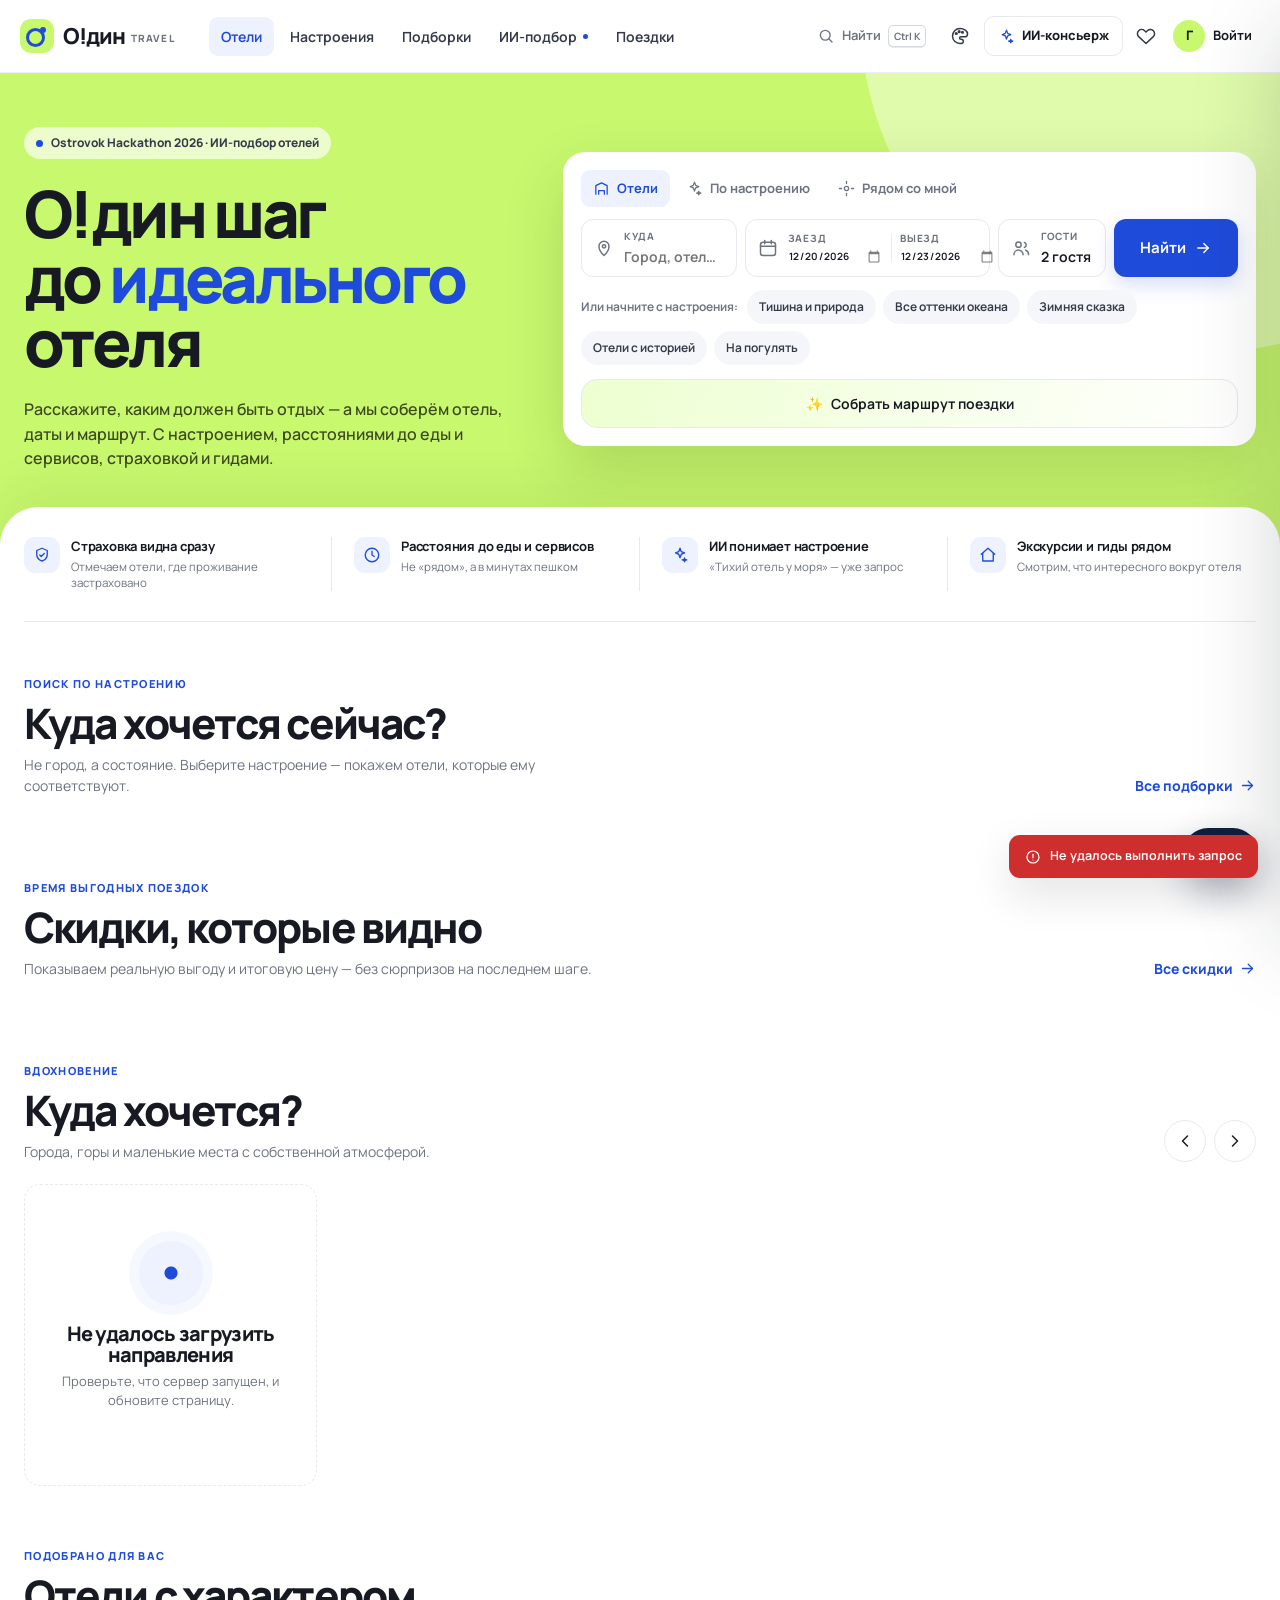
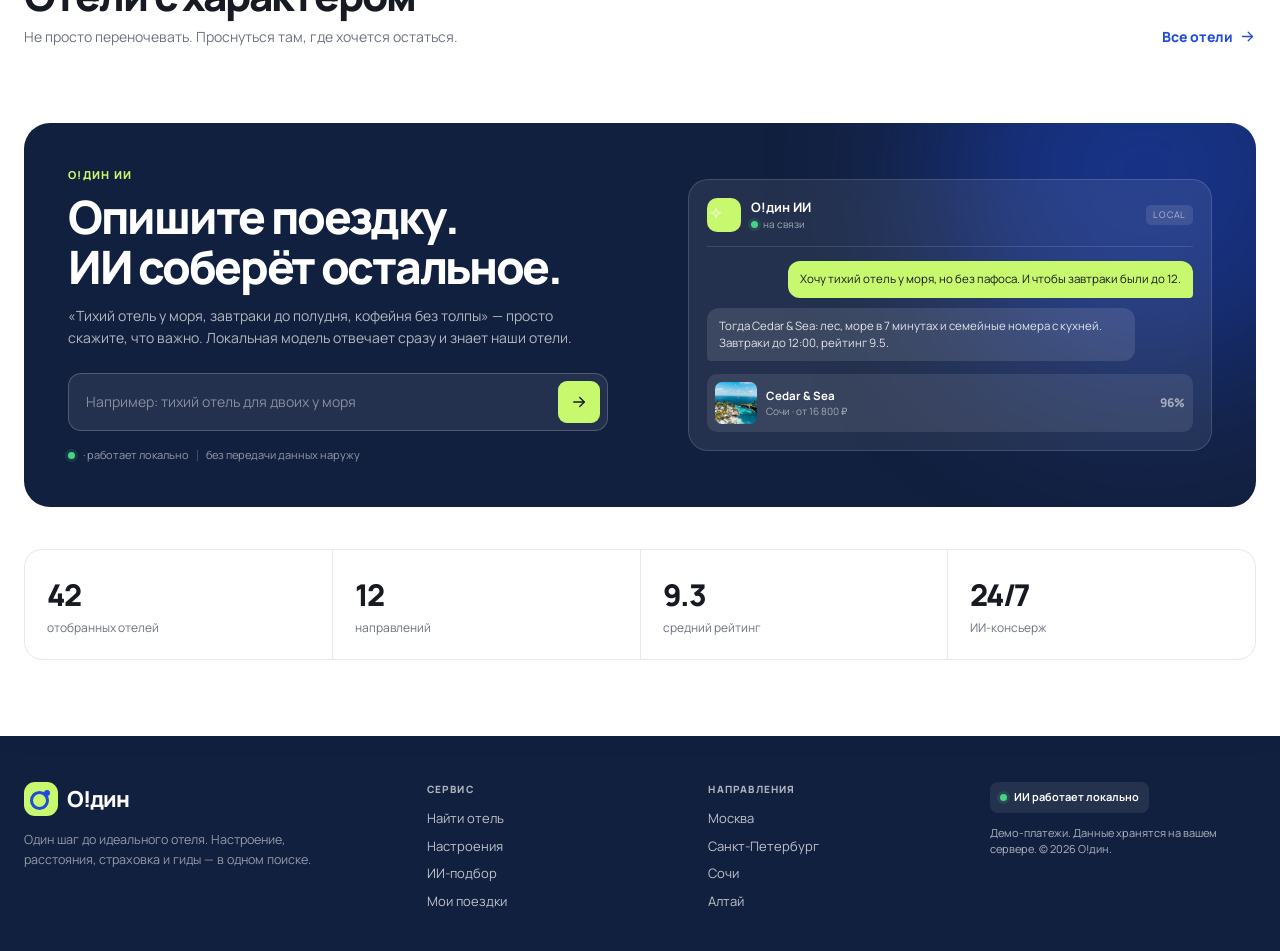
==== index.html @ 7d8c693b "Fix nearby map showing 0 for all hotels: apply fallback coords to POIs with zero lat/lng" ====
<!DOCTYPE html>
<html lang="ru">
<head>
  <meta charset="UTF-8">
  <meta name="viewport" content="width=device-width, initial-scale=1.0, viewport-fit=cover">
  <meta name="theme-color" content="#C8F86E">
  <meta name="description" content="О!дин — персональный поиск отелей: настроение, расстояние до еды и сервисов, страховка, гиды и экскурсии рядом. Один шаг до идеального отеля.">
  <title>О!дин — один шаг до идеального отеля</title>
  <link rel="icon" href="data:image/svg+xml,%3Csvg xmlns='http://www.w3.org/2000/svg' viewBox='0 0 64 64'%3E%3Crect width='64' height='64' rx='18' fill='%23C8F86E'/%3E%3Ccircle cx='32' cy='32' r='16' fill='none' stroke='%231F4BDB' stroke-width='4'/%3E%3Ccircle cx='43' cy='21' r='5' fill='%231F4BDB'/%3E%3C/svg%3E">
  <link rel="preload" as="image" href="/assets/images/hotel-01.jpg">
  <link rel="stylesheet" href="/assets/app.css?v=20261029d">
</head>
<body>
  <header class="site-header" id="siteHeader">
    <div class="nav-shell">
      <a class="brand" href="#" data-nav="home" aria-label="О!дин — на главную">
        <span class="brand-mark" aria-hidden="true">
          <span class="brand-ring"></span>
          <span class="brand-dot"></span>
        </span>
        <span class="brand-word">О!дин</span>
        <span class="brand-note">travel</span>
      </a>

      <nav class="main-nav" aria-label="Основная навигация">
        <button type="button" class="nav-link is-active" data-nav="search">Отели</button>
        <button type="button" class="nav-link" data-nav="moods">Настроения</button>
        <button type="button" class="nav-link" data-nav="collections">Подборки</button>
        <button type="button" class="nav-link" data-nav="assistant">
          ИИ-подбор
          <span class="nav-spark" aria-hidden="true"></span>
        </button>
        <button type="button" class="nav-link" data-nav="trips">Поездки</button>
      </nav>

      <div class="nav-actions">
        <button type="button" class="nav-search" id="searchOpen" aria-label="Открыть поиск по сайту">
          <svg viewBox="0 0 24 24" aria-hidden="true"><circle cx="11" cy="11" r="6.5"/><path d="M16 16l4 4"/></svg>
          <span class="nav-search-label">Найти</span>
          <kbd class="keycap">Ctrl K</kbd>
        </button>

        <button type="button" class="icon-button menu-theme-button" id="themeButton" aria-label="Настроить цвета меню" aria-expanded="false">
          <svg viewBox="0 0 24 24" aria-hidden="true"><path d="M12 3a9 9 0 1 0 0 18h1.5a2.5 2.5 0 0 0 0-5H13a1.5 1.5 0 0 1 0-3h4.5A3.5 3.5 0 0 0 21 9.5C21 5.9 17 3 12 3Z"/><circle cx="7.5" cy="9" r="1"/><circle cx="11" cy="6.8" r="1"/><circle cx="15" cy="7.5" r="1"/></svg>
        </button>

        <button type="button" class="ai-nav-button" id="assistantButton">
          <svg viewBox="0 0 24 24" aria-hidden="true"><path d="M12 3l1.7 4.6L18 9.3l-4.3 1.7L12 15.6l-1.7-4.6L6 9.3l4.3-1.7L12 3Z"/><path d="M18 16l.7 1.9L21 18.6l-2.3.7L18 21l-.7-1.7-2.3-.7 2.3-.7L18 16Z"/></svg>
          <span>ИИ-консьерж</span>
        </button>

        <button type="button" class="icon-button nav-favorites" data-account-action="favorites" aria-label="Избранное">
          <svg viewBox="0 0 24 24" aria-hidden="true"><path d="M20.8 5.6a5 5 0 0 0-7.1 0L12 7.3l-1.7-1.7a5 5 0 1 0-7.1 7.1L12 21l8.8-8.3a5 5 0 0 0 0-7.1Z"/></svg>
        </button>

        <div class="account-wrap">
          <button type="button" class="account-button" id="accountButton" aria-haspopup="menu" aria-expanded="false">
            <span class="avatar" id="accountAvatar">Г</span>
            <span class="account-label" id="accountLabel">Войти</span>
          </button>
          <div class="account-menu" id="accountMenu" role="menu" aria-label="Аккаунт">
            <div class="account-menu-head">
              <span class="avatar avatar-large" id="menuAvatar">Г</span>
              <div class="account-menu-copy">
                <strong id="menuName">Гость</strong>
                <span id="menuEmail">Войдите, чтобы сохранять поездки</span>
              </div>
            </div>
            <div class="account-menu-body">
              <button type="button" class="menu-item" data-account-action="trips">
                <svg viewBox="0 0 24 24" aria-hidden="true"><path d="M4 8h16v11H4z"/><path d="M8 8V6a2 2 0 0 1 2-2h4a2 2 0 0 1 2 2v2"/><path d="M4 13h16"/></svg>
                Мои поездки
              </button>
              <button type="button" class="menu-item" data-account-action="favorites">
                <svg viewBox="0 0 24 24" aria-hidden="true"><path d="M20.8 5.6a5 5 0 0 0-7.1 0L12 7.3l-1.7-1.7a5 5 0 1 0-7.1 7.1L12 21l8.8-8.3a5 5 0 0 0 0-7.1Z"/></svg>
                Избранное
              </button>
              <button type="button" class="menu-item" data-account-action="theme">
                <svg viewBox="0 0 24 24" aria-hidden="true"><path d="M12 3a9 9 0 1 0 0 18h1.5a2.5 2.5 0 0 0 0-5H13a1.5 1.5 0 0 1 0-3h4.5A3.5 3.5 0 0 0 21 9.5C21 5.9 17 3 12 3Z"/><circle cx="7.5" cy="9" r="1"/><circle cx="11" cy="6.8" r="1"/><circle cx="15" cy="7.5" r="1"/></svg>
                Настроить меню
              </button>
            </div>
            <div class="account-menu-foot">
              <button type="button" class="menu-item menu-item-danger" data-account-action="logout">
                <svg viewBox="0 0 24 24" aria-hidden="true"><path d="M9 21H5a2 2 0 0 1-2-2V5a2 2 0 0 1 2-2h4"/><path d="M16 17l5-5-5-5"/><path d="M21 12H9"/></svg>
                Выйти
              </button>
            </div>
          </div>
        </div>

        <button type="button" class="icon-button mobile-menu-button" id="mobileMenuButton" aria-label="Открыть меню">
          <svg viewBox="0 0 24 24" aria-hidden="true"><path d="M4 7h16"/><path d="M4 12h16"/><path d="M4 17h10"/></svg>
        </button>
      </div>
    </div>
  </header>

  <main>
    <section class="view" id="homeView">
      <section class="hero">
        <div class="container hero-inner">
          <div class="hero-copy">
            <div class="eyebrow">
              <span class="eyebrow-dot"></span>
              Ostrovok Hackathon 2026 · ИИ-подбор отелей
            </div>
            <h1>О!дин шаг<br>до <span>идеального</span> отеля</h1>
            <p class="hero-lead">Расскажите, каким должен быть отдых — а мы соберём отель, даты и маршрут. С настроением, расстояниями до еды и сервисов, страховкой и гидами.</p>
          </div>

          <div class="search-panel">
            <div class="search-tabs" role="tablist" aria-label="Режим поиска">
              <button type="button" class="search-tab is-active" data-search-tab="hotels" role="tab" aria-selected="true">
                <svg viewBox="0 0 24 24" aria-hidden="true"><path d="M4 20V8l8-4 8 4v12"/><path d="M8 20v-5h8v5"/></svg>
                Отели
              </button>
              <button type="button" class="search-tab" data-search-tab="moods" role="tab" aria-selected="false">
                <svg viewBox="0 0 24 24" aria-hidden="true"><path d="M12 3l1.7 4.6L18 9.3l-4.3 1.7L12 15.6l-1.7-4.6L6 9.3l4.3-1.7L12 3Z"/><path d="M18 16l.7 1.9L21 18.6l-2.3.7L18 21l-.7-1.7-2.3-.7 2.3-.7L18 16Z"/></svg>
                По настроению
              </button>
              <button type="button" class="search-tab" data-search-tab="geo" id="heroGeo" role="tab" aria-selected="false">
                <svg viewBox="0 0 24 24" aria-hidden="true"><circle cx="12" cy="12" r="3"/><path d="M12 2v3"/><path d="M12 19v3"/><path d="M2 12h3"/><path d="M19 12h3"/></svg>
                Рядом со мной
              </button>
            </div>

            <form class="hero-search" id="heroSearch" novalidate>
              <div class="search-field search-destination">
                <span class="search-icon">
                  <svg viewBox="0 0 24 24" aria-hidden="true"><path d="M12 21s6-5.1 6-11a6 6 0 1 0-12 0c0 5.9 6 11 6 11Z"/><circle cx="12" cy="10" r="2"/></svg>
                </span>
                <div class="search-field-copy">
                  <label for="searchDestination">Куда</label>
                  <input id="searchDestination" type="text" placeholder="Город, отель или «у моря»" list="destinationOptions" autocomplete="off">
                </div>
              </div>

              <div class="search-field search-dates">
                <span class="search-icon">
                  <svg viewBox="0 0 24 24" aria-hidden="true"><rect x="3" y="5" width="18" height="16" rx="3"/><path d="M8 3v4"/><path d="M16 3v4"/><path d="M3 10h18"/></svg>
                </span>
                <div class="search-date-pair">
                  <div class="search-field-copy">
                    <label for="searchCheckIn">Заезд</label>
                    <input id="searchCheckIn" type="date">
                  </div>
                  <span class="date-separator" aria-hidden="true"></span>
                  <div class="search-field-copy">
                    <label for="searchCheckOut">Выезд</label>
                    <input id="searchCheckOut" type="date">
                  </div>
                </div>
              </div>

              <div class="search-field search-guests">
                <span class="search-icon">
                  <svg viewBox="0 0 24 24" aria-hidden="true"><circle cx="9" cy="8" r="3.2"/><path d="M3.5 20a5.5 5.5 0 0 1 11 0"/><path d="M16 5.5a3 3 0 0 1 0 5.8"/><path d="M17.5 14.5A5.5 5.5 0 0 1 21 20"/></svg>
                </span>
                <div class="search-field-copy">
                  <label for="searchGuests">Гости</label>
                  <select id="searchGuests">
                    <option value="1">1 гость</option>
                    <option value="2" selected>2 гостя</option>
                    <option value="3">3 гостя</option>
                    <option value="4">4 гостя</option>
                    <option value="5">5 гостей</option>
                    <option value="6">6 гостей</option>
                  </select>
                </div>
              </div>

              <button type="submit" class="primary-button search-submit">
                <span>Найти</span>
                <svg viewBox="0 0 24 24" aria-hidden="true"><path d="M5 12h14"/><path d="M13 6l6 6-6 6"/></svg>
              </button>
            </form>

            <div class="search-quick">
              <span class="quick-vibes-label">Или начните с настроения:</span>
              <button type="button" class="vibe-chip" data-mood="tishina">Тишина и природа</button>
              <button type="button" class="vibe-chip" data-mood="more">Все оттенки океана</button>
              <button type="button" class="vibe-chip" data-mood="zima">Зимняя сказка</button>
              <button type="button" class="vibe-chip" data-mood="istoriya">Отели с историей</button>
              <button type="button" class="vibe-chip" data-mood="pogulyat">На погулять</button>
            </div>
          </div>
        </div>
      </section>

      <section class="content-sheet">
        <div class="container">
          <div class="trust-strip" aria-label="Почему О!дин">
            <div class="trust-item">
              <span class="trust-icon">
                <svg viewBox="0 0 24 24" aria-hidden="true"><path d="M12 3l7 3v5c0 4.5-3 7.8-7 9-4-1.2-7-4.5-7-9V6l7-3Z"/><path d="M9 12l2 2 4-4"/></svg>
              </span>
              <div><strong>Страховка видна сразу</strong><span>Отмечаем отели, где проживание застраховано</span></div>
            </div>
            <div class="trust-item">
              <span class="trust-icon">
                <svg viewBox="0 0 24 24" aria-hidden="true"><circle cx="12" cy="12" r="9"/><path d="M12 7v5l3 2"/></svg>
              </span>
              <div><strong>Расстояния до еды и сервисов</strong><span>Не «рядом», а в минутах пешком</span></div>
            </div>
            <div class="trust-item">
              <span class="trust-icon">
                <svg viewBox="0 0 24 24" aria-hidden="true"><path d="M12 3l1.7 4.6L18 9.3l-4.3 1.7L12 15.6l-1.7-4.6L6 9.3l4.3-1.7L12 3Z"/><path d="M18 16l.7 1.9L21 18.6l-2.3.7L18 21l-.7-1.7-2.3-.7 2.3-.7L18 16Z"/></svg>
              </span>
              <div><strong>ИИ понимает настроение</strong><span>«Тихий отель у моря» — уже запрос</span></div>
            </div>
            <div class="trust-item">
              <span class="trust-icon">
                <svg viewBox="0 0 24 24" aria-hidden="true"><path d="M3 11l9-8 9 8"/><path d="M5 10v10h14V10"/></svg>
              </span>
              <div><strong>Экскурсии и гиды рядом</strong><span>Смотрим, что интересного вокруг отеля</span></div>
            </div>
          </div>

          <section class="section mood-section" id="moodsSection">
            <div class="section-head">
              <div>
                <span class="section-kicker">Поиск по настроению</span>
                <h2>Куда хочется сейчас?</h2>
                <p>Не город, а состояние. Выберите настроение — покажем отели, которые ему соответствуют.</p>
              </div>
              <button type="button" class="text-button" data-nav="search">
                Все подборки
                <svg viewBox="0 0 24 24" aria-hidden="true"><path d="M5 12h14"/><path d="M13 6l6 6-6 6"/></svg>
              </button>
            </div>
            <div class="mood-track" id="moodTrack" aria-live="polite">
              <div class="mood-card skeleton-card"></div>
              <div class="mood-card skeleton-card"></div>
              <div class="mood-card skeleton-card"></div>
              <div class="mood-card skeleton-card"></div>
            </div>
          </section>

          <section class="section deals-section" id="dealsSection">
            <div class="section-head">
              <div>
                <span class="section-kicker">Время выгодных поездок</span>
                <h2>Скидки, которые видно</h2>
                <p>Показываем реальную выгоду и итоговую цену — без сюрпризов на последнем шаге.</p>
              </div>
              <button type="button" class="text-button" data-nav="search">
                Все скидки
                <svg viewBox="0 0 24 24" aria-hidden="true"><path d="M5 12h14"/><path d="M13 6l6 6-6 6"/></svg>
              </button>
            </div>
            <div class="deal-track" id="dealsGrid" aria-live="polite">
              <div class="deal-card skeleton-card"></div>
              <div class="deal-card skeleton-card"></div>
              <div class="deal-card skeleton-card"></div>
            </div>
          </section>

          <section class="section destinations-section" id="destinationsSection">
            <div class="section-head">
              <div>
                <span class="section-kicker">Вдохновение</span>
                <h2>Куда хочется?</h2>
                <p>Города, горы и маленькие места с собственной атмосферой.</p>
              </div>
              <div class="section-controls">
                <button type="button" class="round-button" id="destinationsPrev" aria-label="Предыдущие направления">
                  <svg viewBox="0 0 24 24" aria-hidden="true"><path d="M15 18l-6-6 6-6"/></svg>
                </button>
                <button type="button" class="round-button" id="destinationsNext" aria-label="Следующие направления">
                  <svg viewBox="0 0 24 24" aria-hidden="true"><path d="M9 18l6-6-6-6"/></svg>
                </button>
              </div>
            </div>
            <div class="destination-track" id="destinationsTrack" aria-live="polite">
              <div class="destination-card skeleton-card"></div>
              <div class="destination-card skeleton-card"></div>
              <div class="destination-card skeleton-card"></div>
              <div class="destination-card skeleton-card"></div>
            </div>
          </section>

          <section class="section featured-section" id="featuredSection">
            <div class="section-head">
              <div>
                <span class="section-kicker">Подобрано для вас</span>
                <h2>Отели с характером</h2>
                <p>Не просто переночевать. Проснуться там, где хочется остаться.</p>
              </div>
              <button type="button" class="text-button" data-nav="search">
                Все отели
                <svg viewBox="0 0 24 24" aria-hidden="true"><path d="M5 12h14"/><path d="M13 6l6 6-6 6"/></svg>
              </button>
            </div>
            <div class="hotel-grid" id="featuredGrid" aria-live="polite">
              <div class="hotel-card skeleton-card"></div>
              <div class="hotel-card skeleton-card"></div>
              <div class="hotel-card skeleton-card"></div>
            </div>
          </section>

          <section class="section ai-section" id="aiSection">
            <div class="ai-panel">
              <div class="ai-panel-copy">
                <span class="section-kicker section-kicker-light">О!дин ИИ</span>
                <h2>Опишите поездку.<br>ИИ соберёт остальное.</h2>
                <p>«Тихий отель у моря, завтраки до полудня, кофейня без толпы» — просто скажите, что важно. Локальная модель отвечает сразу и знает наши отели.</p>
                <form class="ai-prompt-form" id="aiPromptForm">
                  <input id="aiPromptInput" type="text" maxlength="240" placeholder="Например: тихий отель для двоих у моря" aria-label="Опишите поездку">
                  <button type="submit" class="ai-prompt-submit" aria-label="Подобрать с AI">
                    <svg viewBox="0 0 24 24" aria-hidden="true"><path d="M5 12h14"/><path d="M13 6l6 6-6 6"/></svg>
                  </button>
                </form>
                <div class="ai-panel-meta">
                  <span class="status-dot"></span>
                   · работает локально
                  <span class="meta-divider"></span>
                  без передачи данных наружу
                </div>
              </div>

              <div class="ai-chat-preview" aria-hidden="true">
                <div class="preview-top">
                  <span class="preview-avatar">
                    <svg viewBox="0 0 24 24"><path d="M12 3l1.7 4.6L18 9.3l-4.3 1.7L12 15.6l-1.7-4.6L6 9.3l4.3-1.7L12 3Z"/></svg>
                  </span>
                  <div>
                    <strong>О!дин ИИ</strong>
                    <span><span class="status-dot"></span> на связи</span>
                  </div>
                  <span class="preview-local">local</span>
                </div>
                <div class="preview-messages">
                  <div class="preview-bubble preview-bubble-user">Хочу тихий отель у моря, но без пафоса. И чтобы завтраки были до 12.</div>
                  <div class="preview-bubble preview-bubble-ai">Тогда Cedar &amp; Sea: лес, море в 7 минутах и семейные номера с кухней. Завтраки до 12:00, рейтинг 9.5.</div>
                  <div class="preview-hotel">
                    <img src="/assets/images/hotel-12.jpg" alt="">
                    <div>
                      <strong>Cedar &amp; Sea</strong>
                      <span>Сочи · от 16 800 ₽</span>
                    </div>
                    <span class="preview-match">96%</span>
                  </div>
                </div>
              </div>
            </div>
          </section>

          <section class="stats-section">
            <div class="stats-grid">
              <div class="stat-item"><strong id="statHotels">42</strong><span>отобранных отелей</span></div>
              <div class="stat-item"><strong id="statDestinations">12</strong><span>направлений</span></div>
              <div class="stat-item"><strong id="statRating">9.3</strong><span>средний рейтинг</span></div>
              <div class="stat-item"><strong>24/7</strong><span>ИИ-консьерж</span></div>
            </div>
          </section>
        </div>
      </section>
    </section>

    <section class="view page-view hidden" id="searchView">
      <div class="container">
        <div class="page-top">
          <button type="button" class="back-button" id="searchBack">
            <svg viewBox="0 0 24 24" aria-hidden="true"><path d="M15 18l-6-6 6-6"/></svg>
            На главную
          </button>
          <div class="page-heading">
            <span class="section-kicker" id="searchKicker">Поиск</span>
            <h1 id="searchTitle">Отели</h1>
            <p id="searchSummary">Подбираем варианты под ваши даты.</p>
          </div>
        </div>

        <form class="results-search" id="resultsSearch" novalidate>
          <div class="search-field search-destination">
            <span class="search-icon">
              <svg viewBox="0 0 24 24" aria-hidden="true"><path d="M12 21s6-5.1 6-11a6 6 0 1 0-12 0c0 5.9 6 11 6 11Z"/><circle cx="12" cy="10" r="2"/></svg>
            </span>
            <div class="search-field-copy">
              <label for="resultsDestination">Куда</label>
              <input id="resultsDestination" type="text" placeholder="Город, отель или настроение" list="destinationOptions" autocomplete="off">
            </div>
          </div>
          <div class="search-field search-dates">
            <span class="search-icon">
              <svg viewBox="0 0 24 24" aria-hidden="true"><rect x="3" y="5" width="18" height="16" rx="3"/><path d="M8 3v4"/><path d="M16 3v4"/><path d="M3 10h18"/></svg>
            </span>
            <div class="search-date-pair">
              <div class="search-field-copy">
                <label for="resultsCheckIn">Заезд</label>
                <input id="resultsCheckIn" type="date">
              </div>
              <span class="date-separator" aria-hidden="true"></span>
              <div class="search-field-copy">
                <label for="resultsCheckOut">Выезд</label>
                <input id="resultsCheckOut" type="date">
              </div>
            </div>
          </div>
          <div class="search-field search-guests">
            <span class="search-icon">
              <svg viewBox="0 0 24 24" aria-hidden="true"><circle cx="9" cy="8" r="3.2"/><path d="M3.5 20a5.5 5.5 0 0 1 11 0"/><path d="M16 5.5a3 3 0 0 1 0 5.8"/><path d="M17.5 14.5A5.5 5.5 0 0 1 21 20"/></svg>
            </span>
            <div class="search-field-copy">
              <label for="resultsGuests">Гости</label>
              <select id="resultsGuests">
                <option value="1">1 гость</option>
                <option value="2" selected>2 гостя</option>
                <option value="3">3 гостя</option>
                <option value="4">4 гостя</option>
                <option value="5">5 гостей</option>
                <option value="6">6 гостей</option>
              </select>
            </div>
          </div>
          <button type="submit" class="primary-button search-submit">
            <span>Найти</span>
          </button>
        </form>

        <div class="results-layout">
          <aside class="filters" id="filtersAside" aria-label="Фильтры">
            <div class="filters-head">
              <strong>Фильтры</strong>
              <button type="button" class="text-button small" id="resetFilters">Сбросить</button>
            </div>
            <div class="filters-body" id="filtersPanel">
              <div class="filters-loading">Собираем фильтры…</div>
            </div>
            <button type="button" class="primary-button full-width filters-apply" id="filtersApply">Показать отели</button>
          </aside>

          <div class="results-main">
            <div class="results-toolbar">
              <div class="results-count-wrap">
                <strong id="resultsCount">Ищем отели…</strong>
                <span id="searchMeta"></span>
              </div>
              <div class="results-actions">
                <button type="button" class="ghost-button" id="nearbyButton">
                  <svg viewBox="0 0 24 24" aria-hidden="true"><circle cx="12" cy="12" r="3"/><path d="M12 2v3"/><path d="M12 19v3"/><path d="M2 12h3"/><path d="M19 12h3"/></svg>
                  Рядом со мной
                </button>
                <label class="select-field">
                  <span>Сортировка</span>
                  <select id="sortSelect">
                    <option value="">Сначала подходящие</option>
                    <option value="price_asc">Сначала дешевле</option>
                    <option value="price_desc">Сначала дороже</option>
                    <option value="rating">По рейтингу</option>
                    <option value="distance">По расстоянию</option>
                  </select>
                </label>
                <button type="button" class="ghost-button filter-toggle" id="filterToggle">
                  <svg viewBox="0 0 24 24" aria-hidden="true"><path d="M4 6h16"/><path d="M7 12h10"/><path d="M10 18h4"/></svg>
                  Фильтры
                </button>
              </div>
            </div>

            <div class="active-filters" id="activeFilters"></div>

            <div class="hotel-list" id="searchGrid" aria-live="polite"></div>
            <div class="empty-state hidden" id="searchEmpty">
              <span class="empty-icon">
                <svg viewBox="0 0 24 24" aria-hidden="true"><circle cx="11" cy="11" r="6.5"/><path d="M16 16l4 4"/></svg>
              </span>
              <h3>Ничего не нашлось</h3>
              <p>Попробуйте другое настроение, снимите пару фильтров или расширьте радиус.</p>
              <button type="button" class="secondary-button" id="emptyReset">Сбросить фильтры</button>
            </div>
          </div>
        </div>
      </div>
    </section>

    <section class="view page-view hidden" id="hotelView">
      <div class="container">
        <button type="button" class="back-button" id="hotelBack">
          <svg viewBox="0 0 24 24" aria-hidden="true"><path d="M15 18l-6-6 6-6"/></svg>
          Все отели
        </button>
        <div id="hotelContent"></div>
      </div>
    </section>

    <section class="view page-view hidden" id="tripsView">
      <div class="container">
        <div class="page-heading trips-heading">
          <span class="section-kicker">Личный кабинет</span>
          <h1>Мои поездки</h1>
          <p>Брони, избранные отели и всё, что ждёт впереди.</p>
        </div>
        <div class="segmented" id="tripsTabs">
          <button type="button" class="segment is-active" data-trips-tab="upcoming">Предстоящие</button>
          <button type="button" class="segment" data-trips-tab="past">Прошедшие</button>
          <button type="button" class="segment" data-trips-tab="favorites">Избранное</button>
        </div>
        <div id="tripsContent" class="trips-content"></div>
      </div>
    </section>
  </main>

  <footer class="site-footer">
    <div class="container footer-grid">
      <div class="footer-brand">
        <a class="brand" href="#" data-nav="home" aria-label="О!дин — на главную">
          <span class="brand-mark" aria-hidden="true">
            <span class="brand-ring"></span>
            <span class="brand-dot"></span>
          </span>
          <span class="brand-word">О!дин</span>
        </a>
        <p>Один шаг до идеального отеля. Настроение, расстояния, страховка и гиды — в одном поиске.</p>
      </div>
      <div class="footer-column">
        <span>Сервис</span>
        <button type="button" data-nav="search">Найти отель</button>
        <button type="button" data-nav="moods">Настроения</button>
        <button type="button" data-nav="assistant">ИИ-подбор</button>
        <button type="button" data-nav="trips">Мои поездки</button>
      </div>
      <div class="footer-column">
        <span>Направления</span>
        <button type="button" data-destination="moscow">Москва</button>
        <button type="button" data-destination="saint-petersburg">Санкт-Петербург</button>
        <button type="button" data-destination="sochi">Сочи</button>
        <button type="button" data-destination="altai">Алтай</button>
      </div>
      <div class="footer-note">
        <span class="footer-ai-badge"><span class="status-dot"></span> ИИ работает локально</span>
        <p>Демо-платежи. Данные хранятся на вашем сервере. © 2026 О!дин.</p>
      </div>
    </div>
  </footer>

  <button type="button" class="assistant-fab" id="assistantFab" aria-label="Открыть ИИ-консьержа">
    <svg viewBox="0 0 24 24" aria-hidden="true"><path d="M12 3l1.7 4.6L18 9.3l-4.3 1.7L12 15.6l-1.7-4.6L6 9.3l4.3-1.7L12 3Z"/><path d="M18 16l.7 1.9L21 18.6l-2.3.7L18 21l-.7-1.7-2.3-.7 2.3-.7L18 16Z"/></svg>
    <span>ИИ</span>
  </button>

  <div class="popover theme-panel" id="themePanel" aria-hidden="true">
    <div class="popover-head">
      <div>
        <strong>Цвета меню</strong>
        <span>Настройте акцент под себя</span>
      </div>
      <button type="button" class="icon-button" id="themeClose" aria-label="Закрыть настройки меню">
        <svg viewBox="0 0 24 24" aria-hidden="true"><path d="M6 6l12 12"/><path d="M18 6L6 18"/></svg>
      </button>
    </div>
    <div class="theme-section">
      <span class="theme-label">Акцент</span>
      <div class="swatch-row" id="accentSwatches">
        <button type="button" class="swatch" data-accent="#1F4BDB" style="--swatch:#1F4BDB" aria-label="Синий"></button>
        <button type="button" class="swatch" data-accent="#0F8A5F" style="--swatch:#0F8A5F" aria-label="Зелёный"></button>
        <button type="button" class="swatch" data-accent="#D45A3A" style="--swatch:#D45A3A" aria-label="Терракота"></button>
        <button type="button" class="swatch" data-accent="#7C3E66" style="--swatch:#7C3E66" aria-label="Слива"></button>
        <button type="button" class="swatch" data-accent="#B67819" style="--swatch:#B67819" aria-label="Янтарь"></button>
        <label class="swatch swatch-custom" aria-label="Свой акцент">
          <input type="color" id="accentCustom" value="#1F4BDB">
          <span>+</span>
        </label>
      </div>
    </div>
    <div class="theme-section">
      <span class="theme-label">Фон меню</span>
      <div class="swatch-row" id="menuSwatches">
        <button type="button" class="swatch" data-menu="#FFFFFF" style="--swatch:#FFFFFF" aria-label="Белый"></button>
        <button type="button" class="swatch" data-menu="#C8F86E" style="--swatch:#C8F86E" aria-label="Лайм"></button>
        <button type="button" class="swatch" data-menu="#EAF0E8" style="--swatch:#EAF0E8" aria-label="Шалфей"></button>
        <button type="button" class="swatch" data-menu="#E8EFF5" style="--swatch:#E8EFF5" aria-label="Небо"></button>
        <button type="button" class="swatch" data-menu="#F2EBDD" style="--swatch:#F2EBDD" aria-label="Песок"></button>
        <label class="swatch swatch-custom" aria-label="Свой фон меню">
          <input type="color" id="menuCustom" value="#FFFFFF">
          <span>+</span>
        </label>
      </div>
    </div>
    <div class="theme-preview">
      <span>Предпросмотр</span>
      <div class="theme-preview-nav">
        <span class="preview-logo">О!дин</span>
        <span>Отели</span>
        <span>ИИ-подбор</span>
        <span class="preview-cta">Найти</span>
      </div>
    </div>
    <div class="theme-panel-foot">
      <span id="themeStatus">Изменения сохраняются автоматически</span>
      <button type="button" class="text-button small" id="themeReset">Сбросить</button>
    </div>
  </div>

  <div class="mobile-menu" id="mobileMenu" aria-hidden="true">
    <div class="mobile-menu-head">
      <span class="brand-word">О!дин</span>
      <button type="button" class="icon-button" id="mobileMenuClose" aria-label="Закрыть меню">
        <svg viewBox="0 0 24 24" aria-hidden="true"><path d="M6 6l12 12"/><path d="M18 6L6 18"/></svg>
      </button>
    </div>
    <nav class="mobile-nav" aria-label="Мобильная навигация">
      <button type="button" data-nav="home">Отели</button>
      <button type="button" data-nav="moods">Настроения</button>
      <button type="button" data-nav="search">Подборки</button>
      <button type="button" data-nav="assistant">ИИ-подбор</button>
      <button type="button" data-nav="trips">Мои поездки</button>
    </nav>
    <div class="mobile-menu-actions">
      <button type="button" class="secondary-button" id="mobileSearchOpen">Поиск по сайту</button>
      <button type="button" class="secondary-button" id="mobileThemeOpen">Настроить меню</button>
      <button type="button" class="primary-button" id="mobileAssistantOpen">ИИ-консьерж</button>
    </div>
    <div class="mobile-menu-foot">
      <span class="status-dot"></span>
      Локальная AI-модель · онлайн
    </div>
  </div>

  <div class="modal-layer" id="commandPalette" aria-hidden="true">
    <div class="modal-backdrop" data-close="command"></div>
    <div class="command-panel" role="dialog" aria-modal="true" aria-labelledby="commandTitle">
      <h2 class="sr-only" id="commandTitle">Поиск по О!дин</h2>
      <div class="command-search">
        <svg viewBox="0 0 24 24" aria-hidden="true"><circle cx="11" cy="11" r="6.5"/><path d="M16 16l4 4"/></svg>
        <input id="commandInput" type="text" placeholder="Отель, город или действие..." autocomplete="off" aria-label="Поиск по сайту">
        <kbd class="keycap">Esc</kbd>
      </div>
      <div class="command-results" id="commandResults" role="listbox" aria-label="Результаты поиска"></div>
      <div class="command-foot">
        <span><kbd class="keycap">↑</kbd><kbd class="keycap">↓</kbd> навигация</span>
        <span><kbd class="keycap">↵</kbd> выбрать</span>
        <span class="command-foot-right">О!дин search</span>
      </div>
    </div>
  </div>

  <div class="modal-layer" id="authModal" aria-hidden="true">
    <div class="modal-backdrop" data-close="auth"></div>
    <div class="auth-panel" role="dialog" aria-modal="true" aria-labelledby="authTitle">
      <button type="button" class="icon-button auth-close" id="authClose" aria-label="Закрыть">
        <svg viewBox="0 0 24 24" aria-hidden="true"><path d="M6 6l12 12"/><path d="M18 6L6 18"/></svg>
      </button>
      <div class="auth-brand">
        <span class="brand-mark" aria-hidden="true"><span class="brand-ring"></span><span class="brand-dot"></span></span>
        <span class="brand-word">О!дин</span>
      </div>
      <div class="auth-heading">
        <span class="section-kicker" id="authKicker">Личный кабинет</span>
        <h2 id="authTitle">С возвращением</h2>
        <p id="authSubtitle">Войдите, чтобы бронировать и сохранять поездки.</p>
      </div>
      <p class="auth-notice hidden" id="authNotice"></p>
      <div class="auth-tabs" role="tablist" aria-label="Вход или регистрация">
        <button type="button" class="auth-tab is-active" data-auth-mode="login" role="tab" aria-selected="true">Вход</button>
        <button type="button" class="auth-tab" data-auth-mode="register" role="tab" aria-selected="false">Регистрация</button>
      </div>
      <div class="auth-error hidden" id="authError" role="alert"></div>
      <form class="auth-form" id="loginForm" novalidate>
        <label class="form-field">
          <span>Email</span>
          <input id="loginEmail" type="email" placeholder="you@example.com" autocomplete="email" required>
        </label>
        <label class="form-field">
          <span>Пароль</span>
          <input id="loginPassword" type="password" placeholder="Ваш пароль" autocomplete="current-password" required>
        </label>
        <button type="submit" class="primary-button full-width" id="loginSubmit">Войти</button>
      </form>
      <form class="auth-form hidden" id="registerForm" novalidate>
        <label class="form-field">
          <span>Как вас зовут</span>
          <input id="registerName" type="text" placeholder="Анна Смирнова" autocomplete="name" required>
        </label>
        <label class="form-field">
          <span>Email</span>
          <input id="registerEmail" type="email" placeholder="you@example.com" autocomplete="email" required>
        </label>
        <label class="form-field">
          <span>Пароль</span>
          <input id="registerPassword" type="password" placeholder="Минимум 8 символов" autocomplete="new-password" required>
        </label>
        <button type="submit" class="primary-button full-width" id="registerSubmit">Создать аккаунт</button>
      </form>
      <div class="auth-divider"><span>или</span></div>
      <button type="button" class="secondary-button full-width" id="demoLoginButton">
        <svg viewBox="0 0 24 24" aria-hidden="true"><path d="M12 3l1.7 4.6L18 9.3l-4.3 1.7L12 15.6l-1.7-4.6L6 9.3l4.3-1.7L12 3Z"/></svg>
        Войти в демо-аккаунт
      </button>
      <p class="auth-footnote">Демо: <button type="button" id="demoFill">demo@odin.travel</button> · пароль <span>odin-demo-2026</span></p>
    </div>
  </div>

  <div class="modal-layer" id="bookingModal" aria-hidden="true">
    <div class="modal-backdrop" data-close="booking"></div>
    <div class="booking-panel" role="dialog" aria-modal="true" aria-labelledby="bookingTitle">
      <div class="booking-head">
        <div>
          <span class="section-kicker">Бронирование</span>
          <h2 id="bookingTitle">Забронировать</h2>
        </div>
        <button type="button" class="icon-button" id="bookingClose" aria-label="Закрыть">
          <svg viewBox="0 0 24 24" aria-hidden="true"><path d="M6 6l12 12"/><path d="M18 6L6 18"/></svg>
        </button>
      </div>

      <div class="booking-steps" id="bookingSteps">
        <div class="booking-step is-active" data-step-indicator="1"><span>1</span>Детали</div>
        <div class="booking-step" data-step-indicator="2"><span>2</span>Гость</div>
        <div class="booking-step" data-step-indicator="3"><span>3</span>Оплата</div>
      </div>

      <form id="bookingForm" novalidate>
        <div class="booking-step-panel" data-step="1">
          <div class="booking-room-summary" id="bookingRoomSummary"></div>
          <div class="booking-grid">
            <label class="form-field">
              <span>Заезд</span>
              <input id="bookingCheckIn" type="date" required>
            </label>
            <label class="form-field">
              <span>Выезд</span>
              <input id="bookingCheckOut" type="date" required>
            </label>
          </div>
          <label class="form-field">
            <span>Гости</span>
            <select id="bookingGuests">
              <option value="1">1 гость</option>
              <option value="2" selected>2 гостя</option>
              <option value="3">3 гостя</option>
              <option value="4">4 гостя</option>
            </select>
          </label>
          <div class="booking-total">
            <span>Итого</span>
            <strong id="bookingTotalStep1">—</strong>
          </div>
          <div class="booking-error hidden" id="bookingError1"></div>
          <div class="booking-actions">
            <button type="button" class="secondary-button" data-close="booking">Отмена</button>
            <button type="button" class="primary-button" id="bookingNext1">Продолжить</button>
          </div>
        </div>

        <div class="booking-step-panel hidden" data-step="2">
          <label class="form-field">
            <span>Имя и фамилия</span>
            <input id="bookingName" type="text" placeholder="Анна Смирнова" autocomplete="name" required>
          </label>
          <label class="form-field">
            <span>Email</span>
            <input id="bookingEmail" type="email" placeholder="you@example.com" autocomplete="email" required>
          </label>
          <label class="form-field">
            <span>Телефон</span>
            <input id="bookingPhone" type="tel" placeholder="+7 999 120-44-08" autocomplete="tel" required>
          </label>
          <div class="booking-error hidden" id="bookingError2"></div>
          <div class="booking-actions">
            <button type="button" class="secondary-button" id="bookingBack2">Назад</button>
            <button type="button" class="primary-button" id="bookingNext2">К оплате</button>
          </div>
        </div>

        <div class="booking-step-panel hidden" data-step="3">
          <div class="payment-summary">
            <div>
              <span id="paymentHotel">Отель</span>
              <strong id="paymentRoom">Номер</strong>
            </div>
            <span id="paymentDates">—</span>
          </div>
          <label class="form-field">
            <span>Номер карты</span>
            <input id="cardNumber" type="text" inputmode="numeric" placeholder="4242 4242 4242 4242" autocomplete="cc-number" maxlength="19">
          </label>
          <div class="booking-grid">
            <label class="form-field">
              <span>Срок</span>
              <input id="cardExpiry" type="text" inputmode="numeric" placeholder="MM / YY" autocomplete="cc-exp" maxlength="7">
            </label>
            <label class="form-field">
              <span>CVC</span>
              <input id="cardCvc" type="text" inputmode="numeric" placeholder="123" autocomplete="cc-csc" maxlength="4">
            </label>
          </div>
          <div class="demo-payment-note">Демо-оплата: используйте 4242 4242 4242 4242 и любые будущие даты.</div>
          <div class="booking-total booking-total-final">
            <span>К оплате</span>
            <strong id="bookingTotalStep3">—</strong>
          </div>
          <div class="booking-error hidden" id="bookingError3"></div>
          <div class="booking-actions">
            <button type="button" class="secondary-button" id="bookingBack3">Назад</button>
            <button type="submit" class="primary-button" id="bookingSubmit">Оплатить и забронировать</button>
          </div>
        </div>
      </form>

      <div class="booking-success hidden" id="bookingSuccess">
        <span class="success-icon">
          <svg viewBox="0 0 24 24" aria-hidden="true"><path d="M20 6L9 17l-5-5"/></svg>
        </span>
        <h3>Готово, поездка забронирована</h3>
        <p id="bookingSuccessText">Подтверждение уже в личном кабинете.</p>
        <div class="success-code">
          <span>Код брони</span>
          <strong id="bookingSuccessCode">—</strong>
        </div>
        <button type="button" class="primary-button full-width" id="bookingGoTrips">Перейти к поездкам</button>
      </div>
    </div>
  </div>

  <div class="modal-layer" id="poiModal" aria-hidden="true">
    <div class="modal-backdrop" data-close="poi"></div>
    <div class="poi-panel" role="dialog" aria-modal="true" aria-labelledby="poiTitle">
      <button type="button" class="icon-button poi-close" id="poiClose" aria-label="Закрыть">
        <svg viewBox="0 0 24 24" aria-hidden="true"><path d="M6 6l12 12"/><path d="M18 6L6 18"/></svg>
      </button>
      <div id="poiContent"></div>
    </div>
  </div>

  <div class="drawer-scrim" id="assistantScrim"></div>
  <aside class="assistant-drawer" id="assistantDrawer" aria-hidden="true" aria-labelledby="assistantTitle">
    <div class="assistant-head">
      <div class="assistant-identity">
        <span class="assistant-avatar">
          <svg viewBox="0 0 24 24" aria-hidden="true"><path d="M12 3l1.7 4.6L18 9.3l-4.3 1.7L12 15.6l-1.7-4.6L6 9.3l4.3-1.7L12 3Z"/><path d="M18 16l.7 1.9L21 18.6l-2.3.7L18 21l-.7-1.7-2.3-.7 2.3-.7L18 16Z"/></svg>
        </span>
        <div>
          <h2 id="assistantTitle">О!дин ИИ</h2>
          <span class="assistant-status"><span class="status-dot" id="assistantStatusDot"></span><span id="assistantStatusText">подключаю модель...</span></span>
        </div>
      </div>
      <div class="assistant-head-actions">
        <button type="button" class="icon-button" id="assistantClear" aria-label="Очистить диалог">
          <svg viewBox="0 0 24 24" aria-hidden="true"><path d="M4 7h16"/><path d="M9 7V5h6v2"/><path d="M6 7l1 13h10l1-13"/></svg>
        </button>
        <button type="button" class="icon-button" id="assistantClose" aria-label="Закрыть ИИ-консьержа">
          <svg viewBox="0 0 24 24" aria-hidden="true"><path d="M6 6l12 12"/><path d="M18 6L6 18"/></svg>
        </button>
      </div>
    </div>
    <div class="assistant-focus" id="assistantFocus" hidden></div>
    <div class="assistant-messages" id="assistantMessages" aria-live="polite"></div>
    <div class="assistant-suggestions" id="assistantSuggestions">
      <button type="button" class="suggestion-chip" data-prompt="Подбери тихий отель у моря для двоих">Тихий отель у моря</button>
      <button type="button" class="suggestion-chip" data-prompt="Где пить кофе в Москве без толпы?">Кофе в Москве</button>
      <button type="button" class="suggestion-chip" data-prompt="Куда поехать на выходные с завтраками и архитектурой?">Выходные с архитектурой</button>
    </div>
    <form class="assistant-form" id="assistantForm">
      <input id="assistantInput" type="text" maxlength="600" placeholder="Спросите про отель, город или маршрут..." autocomplete="off" aria-label="Сообщение ИИ-консьержу">
      <button type="submit" id="assistantSend" aria-label="Отправить сообщение">
        <svg viewBox="0 0 24 24" aria-hidden="true"><path d="M5 12h14"/><path d="M13 6l6 6-6 6"/></svg>
      </button>
    </form>
    <p class="assistant-footnote">Локальная модель может ошибаться. Бронирование подтверждается на сервере.</p>
  </aside>

  <div class="toast-region" id="toastRegion" aria-live="polite" aria-atomic="true"></div>

  <datalist id="destinationOptions"></datalist>

  <script src="/assets/vendor/qrcode.js"></script>
  <script src="/assets/app.js?v=20261029d"></script>
  <link rel="stylesheet" href="/assets/motion.css?v=20261029c">
  <link rel="stylesheet" href="/assets/trip.css?v=20261029c">
  <link rel="stylesheet" href="/assets/match.css?v=20261029c">
  <link rel="stylesheet" href="/assets/audit.css?v=20261029c">
  <script src="/assets/motion.js?v=20261029c" defer></script>
  <script src="/assets/trip.js?v=20261029c" defer></script>
  <script src="/assets/match.js?v=20261029c" defer></script>
  <script src="/assets/audit.js?v=20261029c" defer></script>
  <link rel="stylesheet" href="/assets/a11y.css?v=20261029c">
  <script src="/assets/a11y.js?v=20261029c" defer></script>
</body>
</html>
---- assets/app.css ----
﻿/* O!din travel — Ostrovok-inspired UI */
@font-face {
  font-family: "Manrope";
  src: url("/assets/fonts/manrope-cyrillic.woff2") format("woff2");
  font-weight: 200 800;
  font-display: swap;
  unicode-range: U+0301, U+0400-045F, U+0490-0491, U+04B0-04B1, U+2116;
}
@font-face {
  font-family: "Manrope";
  src: url("/assets/fonts/manrope-latin.woff2") format("woff2");
  font-weight: 200 800;
  font-display: swap;
  unicode-range: U+0000-00FF, U+0131, U+0152-0153, U+02BB-02BC, U+02C6, U+02DA, U+02DC, U+2000-206F, U+2074, U+20AC, U+2122, U+2191, U+2193, U+2212, U+2215, U+FEFF, U+FFFD;
}

:root {
  --lime: #c8f86e;
  --lime-soft: #edffd0;
  --blue: #1f4bdb;
  --blue-dark: #1639ad;
  --blue-soft: #eef2ff;
  --accent: #1f4bdb;
  --menu-tint: #ffffff;
  --ink: #171a22;
  --ink-soft: #343a49;
  --muted: #6d7381;
  --muted-light: #9aa0ad;
  --line: #e7e9ef;
  --line-strong: #d5d8e1;
  --paper: #ffffff;
  --canvas: #f4f6f9;
  --canvas-warm: #f8f9fb;
  --success: #0d8a5d;
  --success-soft: #e8f8f0;
  --warning: #a85f08;
  --danger: #cf2e2e;
  --shadow-xs: 0 1px 2px rgba(23, 26, 34, .05);
  --shadow-sm: 0 5px 18px rgba(23, 26, 34, .07);
  --shadow-md: 0 16px 44px rgba(23, 26, 34, .12);
  --shadow-lg: 0 32px 90px rgba(23, 26, 34, .22);
  --radius-sm: 10px;
  --radius: 16px;
  --radius-lg: 24px;
  --radius-xl: 32px;
  --container: 1240px;
  --header-h: 72px;
  --font: "Manrope", "Segoe UI", Arial, sans-serif;
}

*, *::before, *::after { box-sizing: border-box; }
html { scroll-behavior: smooth; -webkit-text-size-adjust: 100%; }
body {
  margin: 0;
  min-width: 320px;
  color: var(--ink);
  background: var(--canvas);
  font-family: var(--font);
  font-size: 15px;
  line-height: 1.5;
  -webkit-font-smoothing: antialiased;
  text-rendering: optimizeLegibility;
}
body.is-locked { overflow: hidden; }
img { max-width: 100%; display: block; }
svg { width: 20px; height: 20px; fill: none; stroke: currentColor; stroke-width: 1.8; stroke-linecap: round; stroke-linejoin: round; flex: 0 0 auto; }
button, input, select, textarea { font: inherit; color: inherit; }
button { cursor: pointer; border: 0; background: none; padding: 0; }
a { color: inherit; text-decoration: none; }
p { margin: 0; }
h1, h2, h3, h4 { margin: 0; font-weight: 800; letter-spacing: -.035em; line-height: 1.08; }
ul, ol { margin: 0; padding: 0; list-style: none; }
input[type="date"] { min-width: 0; }
::selection { background: var(--lime); color: var(--ink); }
.hidden { display: none !important; }
.sr-only {
  position: absolute; width: 1px; height: 1px; padding: 0; margin: -1px;
  overflow: hidden; clip: rect(0, 0, 0, 0); white-space: nowrap; border: 0;
}
.container { width: min(100% - 48px, var(--container)); margin: 0 auto; }
.full-width { width: 100%; }

/* Buttons */
.primary-button, .secondary-button, .ghost-button, .text-button, .icon-button, .round-button {
  display: inline-flex; align-items: center; justify-content: center; gap: 8px;
  border-radius: 12px; font-weight: 700; transition: background .18s ease, color .18s ease, border-color .18s ease, transform .18s ease, box-shadow .18s ease;
  white-space: nowrap;
}
.primary-button {
  min-height: 48px; padding: 0 22px; background: var(--accent); color: #fff;
  box-shadow: 0 8px 20px rgba(31, 75, 219, .18);
}
.primary-button:hover { background: color-mix(in srgb, var(--accent) 84%, #000); transform: translateY(-1px); }
.primary-button:active { transform: translateY(0); }
.primary-button:disabled { opacity: .55; cursor: not-allowed; transform: none; }
.secondary-button {
  min-height: 46px; padding: 0 20px; background: #fff; color: var(--ink);
  border: 1.5px solid var(--line-strong);
}
.secondary-button:hover { border-color: var(--ink); }
.ghost-button {
  min-height: 40px; padding: 0 14px; background: #fff; color: var(--ink);
  border: 1px solid var(--line); border-radius: 10px;
}
.ghost-button:hover { border-color: var(--ink-soft); background: var(--canvas-warm); }
.text-button {
  display: inline-flex; align-items: center; gap: 6px; color: var(--accent);
  font-weight: 750; font-size: 14px; background: none;
}
.text-button svg { width: 17px; height: 17px; transition: transform .18s ease; }
.text-button:hover svg { transform: translateX(3px); }
.text-button.small { font-size: 13px; }
.icon-button {
  width: 40px; height: 40px; border-radius: 50%; color: var(--ink-soft);
  display: inline-grid; place-items: center;
}
.icon-button:hover { background: var(--canvas); color: var(--ink); }
.round-button {
  width: 42px; height: 42px; border-radius: 50%; background: #fff;
  border: 1px solid var(--line); color: var(--ink);
}
.round-button:hover { border-color: var(--ink); }
.round-button:disabled { opacity: .35; cursor: default; }

/* Header */
.site-header {
  position: sticky; top: 0; z-index: 80;
  background: var(--menu-tint);
  border-bottom: 1px solid rgba(23, 26, 34, .07);
  backdrop-filter: saturate(180%) blur(16px);
}
.nav-shell {
  width: min(100% - 40px, 1360px); margin: 0 auto; height: var(--header-h);
  display: flex; align-items: center; gap: 26px;
}
.brand { display: inline-flex; align-items: center; gap: 9px; flex: 0 0 auto; }
.brand-mark {
  position: relative; width: 34px; height: 34px; border-radius: 11px;
  background: var(--lime); display: grid; place-items: center; overflow: hidden;
}
.brand-ring {
  width: 19px; height: 19px; border: 3px solid var(--blue); border-radius: 50%;
  display: block; transform: translate(-2px, 1px);
}
.brand-dot {
  position: absolute; width: 6px; height: 6px; border-radius: 50%;
  background: var(--blue); top: 8px; right: 8px;
}
.brand-word { font-size: 22px; font-weight: 800; letter-spacing: -.05em; white-space: nowrap; }
.brand-note {
  color: var(--muted); font-size: 10px; font-weight: 800; letter-spacing: .12em;
  text-transform: uppercase; margin-left: -3px; margin-top: 5px;
}
.main-nav { display: flex; align-items: center; gap: 4px; margin-left: 8px; }
.nav-link {
  position: relative; padding: 9px 12px; border-radius: 9px; font-size: 14px;
  font-weight: 650; color: var(--ink-soft); white-space: nowrap;
  display: inline-flex; align-items: center; gap: 6px;
}
.nav-link:hover { background: var(--canvas); color: var(--ink); }
.nav-link.is-active { color: var(--accent); background: var(--blue-soft); }
.nav-spark { width: 5px; height: 5px; border-radius: 50%; background: var(--accent); }
.nav-actions { display: flex; align-items: center; gap: 4px; margin-left: auto; }
.nav-search {
  display: flex; align-items: center; gap: 7px; height: 40px; padding: 0 10px;
  border-radius: 10px; font-size: 13px; font-weight: 650; color: var(--muted);
}
.nav-search:hover { background: var(--canvas); color: var(--ink); }
.nav-search svg { width: 18px; height: 18px; }
.keycap {
  display: inline-grid; place-items: center; min-width: 24px; height: 22px; padding: 0 5px;
  border: 1px solid var(--line-strong); border-radius: 5px; background: #fff;
  color: var(--muted); font-size: 10px; font-weight: 700; font-family: var(--font);
  box-shadow: 0 1px 0 var(--line);
}
.ai-nav-button {
  display: inline-flex; align-items: center; gap: 7px; height: 40px; padding: 0 13px;
  border-radius: 10px; border: 1px solid var(--line); font-size: 13px; font-weight: 750;
  color: var(--ink); background: #fff;
}
.ai-nav-button:hover { border-color: var(--accent); color: var(--accent); }
.ai-nav-button svg { width: 17px; height: 17px; color: var(--accent); }
.nav-favorites { width: 38px; height: 38px; }
.account-wrap { position: relative; }
.account-button {
  display: flex; align-items: center; gap: 8px; padding: 4px 8px 4px 4px;
  border-radius: 999px; font-size: 13px; font-weight: 700;
}
.account-button:hover { background: var(--canvas); }
.avatar {
  width: 32px; height: 32px; border-radius: 50%; display: grid; place-items: center;
  background: var(--lime); color: var(--ink); font-size: 13px; font-weight: 800;
}
.avatar-large { width: 42px; height: 42px; font-size: 16px; }
.account-menu {
  position: absolute; right: 0; top: calc(100% + 10px); width: 292px;
  background: #fff; border: 1px solid var(--line); border-radius: 18px;
  box-shadow: var(--shadow-md); padding: 8px; display: none;
}
.account-menu.is-open { display: block; animation: pop .16s ease; }
.account-menu-head { display: flex; gap: 11px; align-items: center; padding: 10px 10px 14px; border-bottom: 1px solid var(--line); }
.account-menu-copy { display: flex; flex-direction: column; min-width: 0; }
.account-menu-copy strong { font-size: 14px; }
.account-menu-copy span { color: var(--muted); font-size: 12px; overflow: hidden; text-overflow: ellipsis; white-space: nowrap; }
.account-menu-body { padding: 6px 0; }
.account-menu-foot { border-top: 1px solid var(--line); padding-top: 6px; }
.menu-item {
  width: 100%; display: flex; align-items: center; gap: 10px; padding: 10px 10px;
  border-radius: 9px; font-size: 13px; font-weight: 650; text-align: left; color: var(--ink-soft);
}
.menu-item svg { width: 18px; height: 18px; color: var(--muted); }
.menu-item:hover { background: var(--canvas); color: var(--ink); }
.menu-item-danger { color: var(--danger); }
.menu-item-danger svg { color: var(--danger); }
.mobile-menu-button { display: none; }

/* Hero */
.hero {
  position: relative; background: var(--lime); overflow: hidden;
  padding: 54px 0 92px;
}
.hero::before {
  content: ""; position: absolute; width: 680px; height: 680px; border-radius: 50%;
  background: rgba(255, 255, 255, .42); right: -260px; top: -400px; pointer-events: none;
}
.hero::after {
  content: ""; position: absolute; inset: auto 0 0; height: 120px;
  background: linear-gradient(180deg, rgba(200, 248, 110, 0), rgba(200, 248, 110, .22));
  pointer-events: none;
}
.hero-inner {
  position: relative; z-index: 1; display: grid; grid-template-columns: minmax(0, .84fr) minmax(0, 1.16fr);
  gap: 38px; align-items: center;
}
.hero-copy { max-width: 560px; }
.eyebrow {
  display: inline-flex; align-items: center; gap: 8px; padding: 7px 12px;
  background: rgba(255, 255, 255, .66); border-radius: 999px;
  font-size: 12px; font-weight: 750; color: var(--ink-soft); margin-bottom: 22px;
}
.eyebrow-dot { width: 7px; height: 7px; border-radius: 50%; background: var(--blue); }
.hero h1 {
  font-size: clamp(42px, 5.1vw, 72px); line-height: .99; letter-spacing: -.055em;
  font-weight: 800; color: var(--ink);
}
.hero h1 span { color: var(--blue); }
.hero-lead {
  max-width: 500px; margin-top: 22px; font-size: 16px; line-height: 1.55;
  color: #3e481f; font-weight: 550;
}

/* Search panel */
.search-panel {
  background: #fff; border-radius: 22px; padding: 18px;
  box-shadow: 0 24px 60px rgba(34, 48, 8, .16);
}
.search-tabs { display: flex; gap: 4px; margin: 0 0 12px; }
.search-tab {
  display: inline-flex; align-items: center; gap: 7px; padding: 9px 12px;
  border-radius: 9px; color: var(--muted); font-size: 13px; font-weight: 700;
}
.search-tab svg { width: 17px; height: 17px; }
.search-tab:hover { background: var(--canvas); color: var(--ink); }
.search-tab.is-active { background: var(--blue-soft); color: var(--accent); }
.hero-search {
  display: grid; grid-template-columns: minmax(128px, 1fr) minmax(236px, 1.58fr) minmax(108px, .64fr) auto; gap: 8px;
  align-items: stretch;
}
.search-field {
  display: flex; align-items: center; gap: 10px; min-width: 0; min-height: 58px;
  padding: 9px 12px; border: 1px solid var(--line); border-radius: 12px; background: #fff;
  transition: border-color .16s ease, box-shadow .16s ease;
}
.search-field:focus-within { border-color: var(--accent); box-shadow: 0 0 0 3px rgba(31, 75, 219, .1); }
.search-icon { color: var(--muted); display: inline-flex; }
.search-icon svg { width: 20px; height: 20px; }
.search-field-copy { display: flex; flex-direction: column; min-width: 0; width: 100%; }
.search-field-copy label {
  font-size: 10px; font-weight: 750; color: var(--muted); text-transform: uppercase;
  letter-spacing: .07em; margin-bottom: 2px; cursor: pointer;
}
.search-field-copy input, .search-field-copy select {
  width: 100%; border: 0; outline: 0; background: transparent; font-size: 14px;
  font-weight: 650; padding: 0; min-width: 0; color: var(--ink); text-overflow: ellipsis;
}
.search-field-copy select { cursor: pointer; appearance: none; }
.search-date-pair { display: flex; align-items: center; gap: 8px; width: 100%; }
.search-date-pair .search-field-copy { width: 50%; }
.search-date-pair input[type="date"] { font-size: 10px; }
.search-field-copy input[type="date"]::-webkit-calendar-picker-indicator { width: 14px; height: 14px; opacity: 0.5; margin-left: -2px; }
.date-separator { width: 1px; height: 28px; background: var(--line); flex: 0 0 auto; }
.search-submit { min-height: 58px; padding: 0 26px; border-radius: 12px; font-size: 15px; }
.search-submit svg { width: 18px; height: 18px; }
.search-quick { display: flex; flex-wrap: wrap; align-items: center; gap: 7px; margin-top: 13px; }
.quick-vibes-label { font-size: 12px; color: var(--muted); font-weight: 650; margin-right: 2px; }
.vibe-chip {
  padding: 7px 11px; border-radius: 999px; background: var(--canvas);
  font-size: 12px; font-weight: 650; color: var(--ink-soft); border: 1px solid transparent;
}
.vibe-chip:hover { background: var(--lime-soft); border-color: #b6e356; color: var(--ink); }
@keyframes pop { from { opacity: 0; transform: translateY(-5px) scale(.98); } to { opacity: 1; transform: none; } }

/* Content sheet & sections */
.view { animation: fadeUp .28s ease both; }
@keyframes fadeUp { from { opacity: 0; transform: translateY(8px); } to { opacity: 1; transform: none; } }
.content-sheet {
  position: relative; z-index: 2; margin-top: -56px;
  background: #fff; border-radius: 38px 38px 0 0; padding: 0 0 76px;
  box-shadow: 0 -18px 50px rgba(34, 48, 8, .07);
}
.trust-strip {
  display: grid; grid-template-columns: repeat(4, 1fr); gap: 0;
  padding: 30px 0; border-bottom: 1px solid var(--line);
}
.trust-item { display: flex; align-items: flex-start; gap: 11px; padding: 0 22px; border-right: 1px solid var(--line); }
.trust-item:first-child { padding-left: 0; }
.trust-item:last-child { border-right: 0; padding-right: 0; }
.trust-icon {
  width: 36px; height: 36px; border-radius: 11px; background: var(--blue-soft);
  color: var(--accent); display: grid; place-items: center; flex: 0 0 auto;
}
.trust-icon svg { width: 18px; height: 18px; }
.trust-item strong { display: block; font-size: 13px; letter-spacing: -.015em; margin-bottom: 2px; }
.trust-item span:not(.trust-icon) { display: block; color: var(--muted); font-size: 11.5px; line-height: 1.4; }
.section { padding: 54px 0 0; }
.section-head { display: flex; align-items: flex-end; justify-content: space-between; gap: 24px; margin-bottom: 22px; }
.section-kicker {
  display: block; font-size: 11px; font-weight: 800; letter-spacing: .12em;
  text-transform: uppercase; color: var(--accent); margin-bottom: 9px;
}
.section-kicker-light { color: var(--lime); }
.section-head h2 { font-size: clamp(28px, 3.3vw, 42px); letter-spacing: -.045em; margin-bottom: 7px; }
.section-head p { color: var(--muted); font-size: 14px; max-width: 600px; }
.section-controls { display: flex; gap: 8px; flex: 0 0 auto; }

/* Tracks */
.mood-track, .deal-track, .destination-track {
  display: grid; grid-auto-flow: column; grid-auto-columns: calc((100% - 60px) / 4);
  gap: 20px; overflow-x: auto; padding-bottom: 8px; scroll-snap-type: x mandatory;
  scrollbar-width: none;
}
.mood-track::-webkit-scrollbar, .deal-track::-webkit-scrollbar, .destination-track::-webkit-scrollbar { display: none; }
.mood-card, .destination-card, .deal-card, .hotel-card { scroll-snap-align: start; }
.mood-card {
  position: relative; height: 300px; border-radius: 20px; overflow: hidden;
  background: var(--canvas); color: #fff; cursor: pointer; isolation: isolate;
}
.mood-card img, .destination-card img, .deal-card img { width: 100%; height: 100%; object-fit: cover; transition: transform .5s ease; }
.mood-card:hover img, .destination-card:hover img, .deal-card:hover img { transform: scale(1.045); }
.mood-card::after {
  content: ""; position: absolute; inset: 0; z-index: 1;
  background: linear-gradient(180deg, rgba(0,0,0,.02) 30%, rgba(0,0,0,.72) 100%);
}
.mood-card-body {
  position: absolute; inset: auto 0 0; z-index: 2; padding: 18px;
  display: flex; flex-direction: column; gap: 4px;
}
.mood-card-count {
  align-self: flex-start; padding: 4px 8px; border-radius: 6px; background: rgba(255,255,255,.92);
  color: var(--ink); font-size: 11px; font-weight: 800; margin-bottom: 4px;
}
.mood-card strong { font-size: 20px; letter-spacing: -.035em; line-height: 1.1; }
.mood-card span { font-size: 12px; opacity: .88; font-weight: 550; }
.mood-card .mood-arrow {
  position: absolute; right: 14px; bottom: 14px; width: 30px; height: 30px;
  border-radius: 50%; background: #fff; color: var(--ink); display: grid; place-items: center;
  transition: transform .18s ease;
}
.mood-arrow svg { width: 15px; height: 15px; }
.mood-card:hover .mood-arrow { transform: translateX(2px); }

/* Deal cards */
.deal-track { grid-auto-columns: calc((100% - 40px) / 3); }
.deal-card {
  border: 1px solid var(--line); border-radius: 18px; overflow: hidden; background: #fff;
  cursor: pointer; transition: border-color .18s ease, box-shadow .18s ease;
}
.deal-card:hover { border-color: var(--line-strong); box-shadow: var(--shadow-sm); }
.deal-media { position: relative; height: 165px; overflow: hidden; }
.deal-discount {
  position: absolute; top: 12px; left: 12px; padding: 5px 9px; border-radius: 7px;
  background: var(--lime); color: var(--ink); font-size: 11px; font-weight: 800;
}
.deal-body { padding: 14px 16px 16px; }
.deal-body strong { display: block; font-size: 16px; letter-spacing: -.02em; margin-bottom: 3px; white-space: nowrap; overflow: hidden; text-overflow: ellipsis; }
.deal-body span { color: var(--muted); font-size: 12px; }
.deal-price-row { display: flex; align-items: baseline; gap: 8px; margin-top: 11px; }
.deal-price-row strong { font-size: 18px; font-weight: 800; margin: 0; }
.deal-price-row s { color: var(--muted-light); font-size: 12px; }

/* Destination cards */
.destination-track { grid-auto-columns: calc((100% - 60px) / 4); }
.destination-card {
  position: relative; height: 340px; border-radius: 20px; overflow: hidden;
  cursor: pointer; isolation: isolate; color: #fff; background: var(--canvas);
}
.destination-card::after {
  content: ""; position: absolute; inset: 0;
  background: linear-gradient(180deg, rgba(0,0,0,0) 35%, rgba(0,0,0,.78) 100%);
}
.destination-body { position: absolute; inset: auto 0 0; padding: 18px; z-index: 2; }
.destination-body .dest-country { font-size: 10px; text-transform: uppercase; letter-spacing: .13em; opacity: .8; font-weight: 750; }
.destination-body strong { display: block; font-size: 24px; letter-spacing: -.04em; line-height: 1.05; margin: 4px 0; }
.destination-body span { font-size: 12px; opacity: .9; }
.destination-price {
  display: inline-block; margin-top: 10px; padding: 5px 9px; border-radius: 7px;
  background: rgba(255,255,255,.95); color: var(--ink); font-size: 11px; font-weight: 800;
}

/* Hotel cards */
.hotel-grid { display: grid; grid-template-columns: repeat(3, minmax(0, 1fr)); gap: 22px; }
.hotel-card {
  background: #fff; border: 1px solid var(--line); border-radius: 18px; overflow: hidden;
  cursor: pointer; transition: transform .18s ease, box-shadow .18s ease, border-color .18s ease;
  display: flex; flex-direction: column;
}
.hotel-card:hover { transform: translateY(-3px); box-shadow: var(--shadow-md); border-color: transparent; }
.hotel-media { position: relative; aspect-ratio: 1.55 / 1; overflow: hidden; background: var(--canvas); }
.hotel-media img { width: 100%; height: 100%; object-fit: cover; transition: transform .45s ease; }
.hotel-card:hover .hotel-media img { transform: scale(1.04); }
.hotel-rating-badge {
  position: absolute; left: 12px; top: 12px; display: flex; align-items: center; gap: 5px;
  padding: 5px 8px; border-radius: 8px; background: #fff; font-size: 12px; font-weight: 800;
  box-shadow: var(--shadow-xs);
}
.hotel-rating-badge span { font-weight: 650; font-size: 10px; color: var(--muted); }
.favorite-button {
  position: absolute; right: 10px; top: 10px; width: 34px; height: 34px;
  border-radius: 50%; background: rgba(255,255,255,.94); color: var(--ink);
  display: grid; place-items: center; z-index: 3; box-shadow: var(--shadow-xs);
  transition: background .16s ease, color .16s ease, transform .16s ease;
}
.favorite-button svg { width: 17px; height: 17px; }
.favorite-button:hover { transform: scale(1.06); }
.favorite-button.is-active { color: #e0355b; }
.favorite-button.is-active svg { fill: currentColor; }
.hotel-body { padding: 15px 16px 16px; display: flex; flex-direction: column; gap: 8px; flex: 1; }
.hotel-city { font-size: 11px; font-weight: 750; color: var(--muted); text-transform: uppercase; letter-spacing: .07em; }
.hotel-name { font-size: 17px; font-weight: 800; letter-spacing: -.025em; line-height: 1.2; }
.hotel-desc { font-size: 12.5px; color: var(--muted); line-height: 1.45; display: -webkit-box; -webkit-line-clamp: 2; -webkit-box-orient: vertical; overflow: hidden; }
.hotel-tags { display: flex; flex-wrap: wrap; gap: 5px; }
.mini-tag {
  padding: 4px 7px; border-radius: 6px; background: var(--canvas-warm);
  border: 1px solid var(--line); color: var(--ink-soft); font-size: 10.5px; font-weight: 650;
}
.hotel-footer { display: flex; align-items: flex-end; justify-content: space-between; gap: 10px; margin-top: auto; padding-top: 5px; }
.hotel-price { font-size: 18px; font-weight: 800; letter-spacing: -.03em; }
.hotel-price span { display: block; color: var(--muted); font-size: 11px; font-weight: 550; letter-spacing: 0; }
.hotel-old-price { color: var(--muted-light); font-size: 12px; text-decoration: line-through; }

/* AI panel */
.ai-panel {
  position: relative; display: grid; grid-template-columns: 1.05fr .95fr; gap: 40px;
  background: #12203f; color: #fff; border-radius: 26px; padding: 44px;
  overflow: hidden;
}
.ai-panel::before {
  content: ""; position: absolute; width: 420px; height: 420px; border-radius: 50%;
  background: rgba(31, 75, 219, .45); filter: blur(80px); right: -100px; top: -160px;
}
.ai-panel-copy { position: relative; z-index: 1; }
.ai-panel h2 { font-size: clamp(30px, 3.6vw, 46px); letter-spacing: -.05em; margin-bottom: 14px; }
.ai-panel p { color: rgba(255,255,255,.68); font-size: 14px; max-width: 520px; line-height: 1.55; }
.ai-prompt-form {
  display: flex; align-items: center; gap: 8px; margin-top: 24px; padding: 7px;
  border: 1px solid rgba(255,255,255,.2); background: rgba(255,255,255,.08);
  border-radius: 13px; max-width: 540px;
}
.ai-prompt-form input {
  flex: 1; min-width: 0; background: transparent; border: 0; outline: 0;
  color: #fff; padding: 8px 10px; font-size: 14px;
}
.ai-prompt-form input::placeholder { color: rgba(255,255,255,.45); }
.ai-prompt-submit {
  width: 42px; height: 42px; border-radius: 9px; background: var(--lime); color: var(--ink);
  display: grid; place-items: center; flex: 0 0 auto;
}
.ai-prompt-submit:hover { background: #d7ff8a; }
.ai-prompt-submit svg { width: 18px; height: 18px; }
.ai-panel-meta { display: flex; align-items: center; flex-wrap: wrap; gap: 8px; margin-top: 16px; font-size: 11px; color: rgba(255,255,255,.55); }
.meta-divider { width: 1px; height: 11px; background: rgba(255,255,255,.2); }
.status-dot { width: 7px; height: 7px; border-radius: 50%; background: #45d483; display: inline-block; flex: 0 0 auto; box-shadow: 0 0 0 3px rgba(69,212,131,.13); }
.ai-chat-preview {
  position: relative; z-index: 1; background: rgba(255,255,255,.08);
  border: 1px solid rgba(255,255,255,.14); border-radius: 20px; padding: 18px;
  align-self: center; backdrop-filter: blur(10px);
}
.preview-top { display: flex; align-items: center; gap: 10px; padding-bottom: 14px; border-bottom: 1px solid rgba(255,255,255,.12); }
.preview-avatar { width: 34px; height: 34px; border-radius: 10px; background: var(--lime); color: var(--ink); display: grid; place-items: center; }
.preview-avatar svg { width: 18px; height: 18px; }
.preview-top > div { display: flex; flex-direction: column; }
.preview-top strong { font-size: 13px; }
.preview-top span { display: inline-flex; align-items: center; gap: 5px; font-size: 10px; color: rgba(255,255,255,.58); }
.preview-local { margin-left: auto; padding: 3px 7px; border-radius: 5px; background: rgba(255,255,255,.1); font-size: 9px !important; letter-spacing: .08em; text-transform: uppercase; }
.preview-messages { display: flex; flex-direction: column; gap: 10px; padding-top: 14px; }
.preview-bubble { max-width: 88%; padding: 10px 12px; border-radius: 12px; font-size: 11.5px; line-height: 1.45; }
.preview-bubble-user { align-self: flex-end; background: var(--lime); color: var(--ink); border-bottom-right-radius: 4px; }
.preview-bubble-ai { align-self: flex-start; background: rgba(255,255,255,.11); color: rgba(255,255,255,.85); border-bottom-left-radius: 4px; }
.preview-hotel { display: flex; align-items: center; gap: 9px; margin-top: 3px; padding: 8px; border-radius: 10px; background: rgba(255,255,255,.09); }
.preview-hotel img { width: 42px; height: 42px; border-radius: 7px; object-fit: cover; }
.preview-hotel div { display: flex; flex-direction: column; min-width: 0; }
.preview-hotel strong { font-size: 11.5px; }
.preview-hotel span { font-size: 10px; color: rgba(255,255,255,.55); }
.preview-match { margin-left: auto; color: var(--lime); font-size: 12px !important; font-weight: 800; }

/* Stats */
.stats-section { padding-top: 42px; }
.stats-grid { display: grid; grid-template-columns: repeat(4, 1fr); gap: 1px; background: var(--line); border: 1px solid var(--line); border-radius: 18px; overflow: hidden; }
.stat-item { background: #fff; padding: 22px; display: flex; flex-direction: column; gap: 2px; }
.stat-item strong { font-size: 30px; font-weight: 800; letter-spacing: -.045em; }
.stat-item span { font-size: 12px; color: var(--muted); }

/* Footer */
.site-footer { background: #12203f; color: #fff; padding: 46px 0 40px; }
.footer-grid { display: grid; grid-template-columns: 1.5fr 1fr 1fr 1.1fr; gap: 40px; }
.footer-brand .brand-word { color: #fff; }
.footer-brand p { color: rgba(255,255,255,.55); font-size: 12.5px; line-height: 1.55; margin-top: 14px; max-width: 290px; }
.footer-column { display: flex; flex-direction: column; gap: 8px; }
.footer-column > span { font-size: 10px; font-weight: 800; letter-spacing: .12em; text-transform: uppercase; color: rgba(255,255,255,.42); margin-bottom: 4px; }
.footer-column button { align-self: flex-start; font-size: 13px; color: rgba(255,255,255,.72); }
.footer-column button:hover { color: var(--lime); }
.footer-note { display: flex; flex-direction: column; align-items: flex-start; gap: 12px; }
.footer-ai-badge { display: inline-flex; align-items: center; gap: 7px; padding: 7px 10px; border-radius: 8px; background: rgba(255,255,255,.08); font-size: 11px; font-weight: 650; }
.footer-note p { color: rgba(255,255,255,.42); font-size: 11px; line-height: 1.5; }

/* Skeleton */
.skeleton-card { position: relative; overflow: hidden; background: #eef0f4; }
.skeleton-card::after {
  content: ""; position: absolute; inset: 0;
  background: linear-gradient(90deg, transparent, rgba(255,255,255,.6), transparent);
  transform: translateX(-100%); animation: shimmer 1.2s infinite;
}
.hotel-card.skeleton-card { height: 360px; }
.mood-card.skeleton-card { height: 300px; }
.deal-card.skeleton-card { height: 270px; }
.destination-card.skeleton-card { height: 340px; }
@keyframes shimmer { to { transform: translateX(100%); } }

/* Page views */
.page-view { padding: 30px 0 84px; min-height: calc(100vh - 72px); }
.page-top { display: flex; flex-direction: column; align-items: flex-start; gap: 16px; margin-bottom: 22px; }
.back-button {
  display: inline-flex; align-items: center; gap: 6px; color: var(--muted);
  font-size: 13px; font-weight: 650; padding: 6px 2px;
}
.back-button:hover { color: var(--ink); }
.back-button svg { width: 17px; height: 17px; }
.page-heading h1 { font-size: clamp(30px, 4vw, 46px); letter-spacing: -.05em; margin: 2px 0 6px; }
.page-heading p { color: var(--muted); font-size: 14px; }
.trips-heading { margin-bottom: 24px; }
.results-search {
  display: grid; grid-template-columns: 1.2fr 1.55fr .75fr auto; gap: 8px;
  background: #fff; border: 1px solid var(--line); border-radius: 16px;
  padding: 9px; box-shadow: var(--shadow-xs); margin-bottom: 22px;
}
.results-search .search-field { border-color: transparent; background: var(--canvas-warm); min-height: 54px; }
.results-search .search-field:focus-within { border-color: var(--accent); background: #fff; }
.results-search .search-submit { min-height: 54px; border-radius: 11px; padding: 0 24px; }
.results-layout { display: grid; grid-template-columns: 286px minmax(0, 1fr); gap: 26px; align-items: start; }

/* Filters */
.filters {
  position: sticky; top: calc(var(--header-h) + 18px);
  background: #fff; border: 1px solid var(--line); border-radius: 16px;
  max-height: calc(100vh - var(--header-h) - 36px); display: flex; flex-direction: column;
}
.filters-head { display: flex; align-items: center; justify-content: space-between; padding: 16px 16px 12px; border-bottom: 1px solid var(--line); }
.filters-head strong { font-size: 15px; letter-spacing: -.02em; }
.filters-body { padding: 6px 16px 16px; overflow-y: auto; flex: 1; scrollbar-width: thin; }
.filters-loading { padding: 22px 0; color: var(--muted); font-size: 12px; }
.filters-apply { border-radius: 0 0 15px 15px; min-height: 46px; display: none; }
.filter-group { border-bottom: 1px solid var(--line); padding: 14px 0; }
.filter-group:last-child { border-bottom: 0; }
.filter-group-head {
  display: flex; align-items: center; justify-content: space-between; width: 100%;
  font-size: 12.5px; font-weight: 800; letter-spacing: -.01em; color: var(--ink);
  padding: 2px 0; text-align: left;
}
.filter-group-head svg { width: 15px; height: 15px; color: var(--muted); transition: transform .18s ease; }
.filter-group.is-collapsed .filter-group-head svg { transform: rotate(-90deg); }
.filter-group-body { display: flex; flex-direction: column; gap: 8px; padding-top: 11px; }
.filter-group.is-collapsed .filter-group-body { display: none; }
.filter-check {
  display: flex; align-items: flex-start; gap: 8px; font-size: 12.5px; color: var(--ink-soft);
  cursor: pointer; line-height: 1.35; user-select: none;
}
.filter-check input { position: absolute; opacity: 0; width: 0; height: 0; }
.filter-box {
  width: 17px; height: 17px; border-radius: 5px; border: 1.5px solid var(--line-strong);
  background: #fff; flex: 0 0 auto; display: grid; place-items: center; margin-top: 1px;
  transition: background .16s ease, border-color .16s ease;
}
.filter-box svg { width: 11px; height: 11px; color: #fff; opacity: 0; stroke-width: 3; }
.filter-check input:checked + .filter-box { background: var(--accent); border-color: var(--accent); }
.filter-check input:checked + .filter-box svg { opacity: 1; }
.filter-check:hover .filter-box { border-color: var(--accent); }
.filter-count { margin-left: auto; color: var(--muted-light); font-size: 11px; font-weight: 600; padding-left: 6px; }
.filter-price { display: grid; grid-template-columns: 1fr 1fr; gap: 7px; }
.filter-price input {
  width: 100%; min-width: 0; height: 38px; border: 1px solid var(--line);
  border-radius: 8px; padding: 0 9px; font-size: 12px; font-weight: 650; background: #fff;
}
.filter-price input:focus { outline: none; border-color: var(--accent); }
.budget-slider { display: flex; flex-direction: column; gap: 6px; margin-top: 8px; }
.budget-slider span { font-size: 11px; color: var(--muted); font-weight: 600; }
.budget-slider strong { color: var(--ink); }
.budget-slider input[type="range"] { width: 100%; accent-color: var(--accent); }
.weather-match {
  margin-top: 8px; padding: 8px 10px; border-radius: 8px;
  background: linear-gradient(90deg, #eef6ff, #f3f8ff); border: 1px solid #dce8ff;
  font-size: 10.5px; color: var(--ink-soft); line-height: 1.4;
  display: flex; align-items: center; gap: 6px; flex-wrap: wrap;
}
.weather-match .weather-icon { font-size: 14px; }
.price-included { margin-top: 3px; font-size: 10.5px; color: var(--muted); }
.price-included strong { color: var(--ink); }
.price-pie { display: flex; align-items: center; gap: 20px; flex-wrap: wrap; }
.price-pie-visual { display: flex; flex-direction: column; align-items: center; gap: 2px; flex: 0 0 auto; }
.pie-caption { font-size: 10.5px; font-weight: 650; color: var(--muted); }
.price-pie-svg { width: 180px; height: 180px; flex: 0 0 auto; }
.pie-legend { display: flex; flex-direction: column; gap: 8px; flex: 1; min-width: 160px; }
.pie-legend-item { display: flex; align-items: center; gap: 8px; font-size: 12px; color: var(--ink-soft); }
.pie-legend-item span:first-child { width: 12px; height: 12px; border-radius: 3px; flex: 0 0 auto; }
.pie-legend-item strong { margin-left: auto; color: var(--ink); font-weight: 500; }
.filter-rating-row { display: flex; flex-wrap: wrap; gap: 6px; }
.rating-pill {
  padding: 5px 8px; border: 1px solid var(--line); border-radius: 7px;
  background: #fff; font-size: 11.5px; font-weight: 700; color: var(--ink-soft);
}
.rating-pill:hover { border-color: var(--accent); color: var(--accent); }
.rating-pill.is-active { background: var(--blue-soft); border-color: var(--accent); color: var(--accent); }
.mood-pill {
  display: flex; align-items: center; gap: 7px; padding: 7px 9px; border: 1px solid var(--line);
  border-radius: 9px; background: #fff; font-size: 12px; font-weight: 650; text-align: left;
  color: var(--ink-soft); transition: background .16s ease, border-color .16s ease;
}
.mood-pill img { width: 26px; height: 26px; border-radius: 6px; object-fit: cover; }
.mood-pill:hover { border-color: var(--line-strong); background: var(--canvas-warm); }
.mood-pill.is-active { background: var(--blue-soft); border-color: var(--accent); color: var(--accent); }

/* Results toolbar */
.results-main { min-width: 0; }
.results-toolbar { display: flex; align-items: center; justify-content: space-between; gap: 16px; margin-bottom: 14px; flex-wrap: wrap; }
.results-count-wrap strong { font-size: 17px; letter-spacing: -.025em; display: block; }
.results-count-wrap span { color: var(--muted); font-size: 12px; }
.results-actions { display: flex; align-items: center; gap: 8px; flex-wrap: wrap; }
.select-field { display: flex; align-items: center; gap: 6px; height: 40px; padding: 0 10px; border: 1px solid var(--line); border-radius: 10px; background: #fff; }
.select-field span { color: var(--muted); font-size: 11px; white-space: nowrap; }
.select-field select { border: 0; outline: 0; background: transparent; font-size: 12px; font-weight: 700; cursor: pointer; max-width: 155px; }
.filter-toggle { display: none; }
.active-filters { display: flex; flex-wrap: wrap; gap: 6px; margin-bottom: 14px; }
.active-filters:empty { display: none; }
.filter-chip {
  display: inline-flex; align-items: center; gap: 6px; padding: 5px 7px 5px 10px;
  border-radius: 999px; background: var(--blue-soft); color: var(--accent);
  font-size: 11.5px; font-weight: 700;
}
.filter-chip button { display: grid; place-items: center; width: 18px; height: 18px; border-radius: 50%; color: var(--accent); }
.filter-chip button:hover { background: rgba(31,75,219,.14); }
.filter-chip svg { width: 11px; height: 11px; stroke-width: 2.5; }

/* Result cards */
.hotel-list { display: flex; flex-direction: column; gap: 14px; }
.result-card {
  display: grid; grid-template-columns: 252px minmax(0, 1fr); gap: 0;
  background: #fff; border: 1px solid var(--line); border-radius: 16px; overflow: hidden;
  cursor: pointer; transition: border-color .18s ease, box-shadow .18s ease;
}
.result-card:hover { border-color: var(--line-strong); box-shadow: var(--shadow-sm); }
.result-media { position: relative; min-height: 224px; background: var(--canvas); overflow: hidden; }
.result-media img { width: 100%; height: 100%; object-fit: cover; position: absolute; inset: 0; transition: transform .45s ease; }
.result-card:hover .result-media img { transform: scale(1.035); }
.result-media .favorite-button { width: 32px; height: 32px; }
.match-badge {
  position: absolute; left: 11px; bottom: 11px; padding: 5px 8px; border-radius: 7px;
  background: rgba(255,255,255,.94); color: var(--ink); font-size: 10.5px; font-weight: 800;
  display: inline-flex; align-items: center; gap: 4px;
}
.match-badge svg { width: 11px; height: 11px; color: var(--accent); }
.result-body { padding: 16px 18px; display: flex; flex-direction: column; gap: 8px; min-width: 0; }
.result-head { display: flex; justify-content: space-between; gap: 14px; }
.result-title-wrap { min-width: 0; }
.result-location { font-size: 10.5px; font-weight: 750; color: var(--muted); text-transform: uppercase; letter-spacing: .07em; margin-bottom: 4px; }
.result-title { font-size: 20px; font-weight: 800; letter-spacing: -.03em; line-height: 1.15; }
.result-sub { display: flex; align-items: center; gap: 6px; color: var(--muted); font-size: 11.5px; margin-top: 4px; }
.result-sub svg { width: 13px; height: 13px; }
.stars { color: #f0a11a; letter-spacing: 1px; font-size: 10px; }
.result-rating { display: flex; align-items: center; gap: 7px; flex: 0 0 auto; }
.rating-score { display: grid; place-items: center; min-width: 38px; height: 34px; border-radius: 8px; background: var(--success); color: #fff; font-size: 13px; font-weight: 800; }
.rating-score.is-good { background: #1a7f5a; }
.rating-score.is-mid { background: #b3811b; }
.rating-copy { display: flex; flex-direction: column; }
.rating-copy strong { font-size: 11px; }
.rating-copy span { font-size: 10px; color: var(--muted); }
.result-desc { font-size: 12.5px; color: var(--muted); line-height: 1.45; display: -webkit-box; -webkit-line-clamp: 2; -webkit-box-orient: vertical; overflow: hidden; }
.result-tags { display: flex; flex-wrap: wrap; gap: 5px; }
.result-distances { display: flex; flex-wrap: wrap; gap: 10px; padding: 7px 0 1px; border-top: 1px dashed var(--line); }
.distance-item { display: inline-flex; align-items: center; gap: 5px; font-size: 10.5px; color: var(--muted); font-weight: 600; }
.distance-item svg { width: 13px; height: 13px; color: var(--ink-soft); }
.distance-item strong { color: var(--ink-soft); font-weight: 750; }
.result-perks { display: flex; flex-wrap: wrap; gap: 6px; }
.perk { display: inline-flex; align-items: center; gap: 5px; padding: 4px 7px; border-radius: 6px; font-size: 10px; font-weight: 750; }
.perk svg { width: 12px; height: 12px; }
.perk-insured { background: var(--success-soft); color: var(--success); }
.perk-guides { background: #fff5e5; color: #a85f08; }
.perk-pool { background: #e8f5ff; color: #1173a8; }
.perk-parking { background: #f0edff; color: #5b45b8; }
.perk-sound { background: #f2f7ea; color: #4c711c; }
.result-footer { display: flex; align-items: flex-end; justify-content: space-between; gap: 14px; margin-top: auto; padding-top: 8px; }
.result-price-wrap { display: flex; flex-direction: column; }
.result-price { font-size: 22px; font-weight: 800; letter-spacing: -.035em; line-height: 1.1; }
.result-price span { font-size: 11px; font-weight: 550; color: var(--muted); letter-spacing: 0; }
.result-price-note { font-size: 10.5px; color: var(--muted); margin-top: 3px; }
.result-price-note strong { color: var(--success); }
.result-old { color: var(--muted-light); text-decoration: line-through; font-size: 12px; font-weight: 600; }
.result-actions { display: flex; align-items: center; gap: 8px; }
.result-actions .primary-button { min-height: 40px; padding: 0 16px; font-size: 12.5px; border-radius: 9px; }
.result-actions .ghost-button { min-height: 40px; font-size: 12px; }

/* Empty state */
.empty-state { text-align: center; padding: 72px 24px; background: #fff; border: 1px dashed var(--line-strong); border-radius: 16px; }
.empty-icon { width: 54px; height: 54px; border-radius: 50%; background: var(--blue-soft); color: var(--accent); display: grid; place-items: center; margin: 0 auto 14px; }
.empty-icon svg { width: 24px; height: 24px; }
.empty-state h3 { font-size: 21px; letter-spacing: -.03em; margin-bottom: 6px; }
.empty-state p { color: var(--muted); font-size: 13px; max-width: 420px; margin: 0 auto 18px; }

/* Toast */
.toast-region { position: fixed; right: 22px; bottom: 22px; z-index: 300; display: flex; flex-direction: column; gap: 9px; pointer-events: none; }
.toast {
  display: flex; align-items: center; gap: 9px; padding: 12px 16px; border-radius: 11px;
  background: #12203f; color: #fff; box-shadow: var(--shadow-md); font-size: 12.5px; font-weight: 650;
  animation: toastIn .2s ease both; max-width: 360px; pointer-events: auto;
}
.toast.is-error { background: var(--danger); }
.toast.is-success { background: var(--success); }
.toast svg { width: 16px; height: 16px; color: var(--lime); }
.toast.is-error svg { color: #fff; }
@keyframes toastIn { from { opacity: 0; transform: translateY(8px); } to { opacity: 1; transform: none; } }

/* Hotel detail */
#hotelView .container > .back-button { margin-bottom: 14px; }
.hotel-gallery { display: grid; grid-template-columns: 2fr 1fr 1fr; grid-template-rows: 200px 200px; gap: 6px; border-radius: 18px; overflow: hidden; margin-bottom: 24px; background: var(--canvas); }
.hotel-gallery.gallery-1 { grid-template-columns: 1fr; grid-template-rows: 420px; }
.hotel-gallery.gallery-2 { grid-template-columns: 1fr 1fr; grid-template-rows: 340px; }
.hotel-gallery.gallery-2 .gallery-shot:first-child { grid-row: auto; }
.hotel-gallery.gallery-3 { grid-template-columns: 2fr 1fr; grid-template-rows: 210px 210px; }
.hotel-gallery.gallery-4 { grid-template-columns: 1fr 1fr; grid-template-rows: 220px 220px; }
.hotel-gallery.gallery-4 .gallery-shot:first-child { grid-row: auto; }
.gallery-shot { position: relative; overflow: hidden; cursor: zoom-in; background: var(--canvas); }
.gallery-shot:first-child { grid-row: span 2; }
.gallery-shot img { width: 100%; height: 100%; object-fit: cover; transition: transform .4s ease; }
.gallery-shot:hover img { transform: scale(1.03); }
.gallery-more {
  position: absolute; inset: 0; display: grid; place-items: center; background: rgba(18,32,63,.55);
  color: #fff; font-size: 12px; font-weight: 800;
}
.hotel-layout { display: grid; grid-template-columns: minmax(0, 1fr) 330px; gap: 28px; align-items: start; }
.hotel-main { min-width: 0; }
.detail-head { margin-bottom: 20px; }
.detail-location { display: flex; align-items: center; gap: 6px; color: var(--muted); font-size: 12px; font-weight: 650; margin-bottom: 8px; }
.detail-location svg { width: 14px; height: 14px; }
.detail-title-row { display: flex; align-items: flex-start; justify-content: space-between; gap: 18px; }
.detail-title-row h1 { font-size: clamp(30px, 3.8vw, 44px); letter-spacing: -.055em; }
.detail-stars { color: #f0a11a; font-size: 13px; letter-spacing: 2px; margin-top: 5px; }
.detail-rating { display: flex; align-items: center; gap: 9px; flex: 0 0 auto; }
.detail-rating .rating-score { min-width: 44px; height: 40px; font-size: 15px; }
.detail-rating .rating-copy strong { font-size: 12px; }
.detail-rating .rating-copy span { font-size: 10.5px; }
.detail-badges { display: flex; flex-wrap: wrap; gap: 7px; margin-top: 14px; }
.badge { display: inline-flex; align-items: center; gap: 5px; padding: 6px 9px; border-radius: 7px; font-size: 11px; font-weight: 750; background: var(--canvas-warm); border: 1px solid var(--line); color: var(--ink-soft); }
.badge svg { width: 13px; height: 13px; }
.badge-insured { background: var(--success-soft); border-color: #c7efdc; color: var(--success); }
.badge-guides { background: #fff5e5; border-color: #f5dfbb; color: var(--warning); }
.badge-blue { background: var(--blue-soft); border-color: #d5defc; color: var(--accent); }
.detail-section { background: #fff; border: 1px solid var(--line); border-radius: 16px; padding: 22px; margin-bottom: 16px; }
.detail-section h2 { font-size: 20px; letter-spacing: -.03em; margin-bottom: 12px; }
.detail-section h3 { font-size: 15px; letter-spacing: -.02em; margin-bottom: 9px; }
.detail-section p { color: var(--ink-soft); font-size: 13.5px; line-height: 1.65; }
.amenity-grid { display: grid; grid-template-columns: repeat(2, minmax(0, 1fr)); gap: 10px 18px; margin-top: 14px; }
.amenity-item { display: flex; align-items: center; gap: 8px; font-size: 12.5px; color: var(--ink-soft); }
.amenity-item svg { width: 15px; height: 15px; color: var(--accent); }
.nearby-head { display: flex; align-items: center; justify-content: space-between; gap: 12px; margin-bottom: 12px; }
.nearby-head h2 { margin: 0; }
.poi-grid { display: grid; grid-template-columns: repeat(2, minmax(0, 1fr)); gap: 9px; }
.poi-card {
  display: flex; align-items: flex-start; gap: 9px; text-align: left; padding: 11px;
  border: 1px solid var(--line); border-radius: 10px; background: #fff;
  transition: border-color .16s ease, background .16s ease;
}
.poi-card:hover { border-color: var(--accent); background: var(--blue-soft); }
.poi-icon { width: 30px; height: 30px; border-radius: 8px; background: var(--canvas-warm); display: grid; place-items: center; flex: 0 0 auto; color: var(--ink-soft); }
.poi-icon svg { width: 15px; height: 15px; }
.poi-copy { min-width: 0; }
.poi-copy strong { display: block; font-size: 12px; line-height: 1.25; margin-bottom: 2px; }
.poi-copy span { display: block; color: var(--muted); font-size: 10.5px; }
.poi-arrow { margin-left: auto; color: var(--muted-light); }
.poi-arrow svg { width: 14px; height: 14px; }
.excursion-list { display: flex; flex-direction: column; gap: 8px; }
.excursion-card {
  display: flex; align-items: center; gap: 12px; padding: 12px; border: 1px solid var(--line);
  border-radius: 10px; background: #fff; text-align: left;
}
.excursion-card:hover { border-color: var(--accent); background: var(--blue-soft); }
.excursion-art { width: 42px; height: 42px; border-radius: 9px; background: linear-gradient(135deg, var(--lime-soft), #dce8ff); display: grid; place-items: center; color: var(--accent); flex: 0 0 auto; }
.excursion-card div strong { display: block; font-size: 12.5px; margin-bottom: 2px; }
.excursion-card div span { display: block; font-size: 10.5px; color: var(--muted); }
.excursion-price { margin-left: auto; color: var(--muted); font-size: 10px; font-weight: 700; }
.rooms-list { display: flex; flex-direction: column; gap: 10px; }
.room-card { display: grid; grid-template-columns: 150px minmax(0, 1fr) auto; gap: 14px; align-items: center; padding: 10px; border: 1px solid var(--line); border-radius: 12px; }
.room-media img { width: 100%; height: 104px; object-fit: cover; border-radius: 8px; }
.room-info strong { display: block; font-size: 14px; letter-spacing: -.02em; margin-bottom: 3px; }
.room-info p { font-size: 11.5px; color: var(--muted); line-height: 1.4; display: -webkit-box; -webkit-line-clamp: 2; -webkit-box-orient: vertical; overflow: hidden; }
.room-meta { display: flex; flex-wrap: wrap; gap: 8px; margin-top: 6px; }
.room-meta span { font-size: 10.5px; color: var(--muted); }
.room-side { text-align: right; display: flex; flex-direction: column; align-items: flex-end; gap: 6px; }
.room-price { font-size: 17px; font-weight: 800; letter-spacing: -.03em; line-height: 1.1; }
.room-price span { display: block; font-size: 10px; color: var(--muted); font-weight: 550; letter-spacing: 0; }
.room-side .primary-button { min-height: 34px; padding: 0 12px; font-size: 11.5px; border-radius: 7px; }
.hotel-side { position: sticky; top: calc(var(--header-h) + 18px); display: flex; flex-direction: column; gap: 12px; }
.sticky-booking { background: #fff; border: 1px solid var(--line); border-radius: 16px; padding: 18px; box-shadow: var(--shadow-sm); }
.sticky-booking .price-label { font-size: 11px; color: var(--muted); font-weight: 600; }
.sticky-booking .price-line { display: flex; align-items: baseline; gap: 8px; margin: 2px 0 4px; }
.sticky-booking .price-line strong { font-size: 27px; letter-spacing: -.045em; }
.sticky-booking .price-line span { font-size: 11px; color: var(--muted); }
.sticky-booking .price-total { font-size: 11px; color: var(--muted); margin-bottom: 14px; }
.sticky-booking .form-field { margin-bottom: 9px; }
.sticky-booking .form-field > span { font-size: 10px; }
.sticky-booking .form-field input, .sticky-booking .form-field select { height: 38px; font-size: 12px; }
.sticky-booking .primary-button { margin-top: 4px; min-height: 44px; }
.booking-perks { display: flex; flex-direction: column; gap: 7px; margin-top: 13px; padding-top: 13px; border-top: 1px solid var(--line); }
.booking-perks span { display: flex; align-items: center; gap: 6px; font-size: 10.5px; color: var(--muted); }
.booking-perks svg { width: 13px; height: 13px; color: var(--success); }
.side-card { background: #fff; border: 1px solid var(--line); border-radius: 14px; padding: 15px; }
.side-card strong { display: block; font-size: 12px; margin-bottom: 4px; }
.side-card p { font-size: 11px; color: var(--muted); line-height: 1.45; }
.detail-loading { padding: 80px 20px; text-align: center; color: var(--muted); }

/* POI modal */
.poi-panel {
  position: relative; width: min(740px, calc(100vw - 32px)); max-height: calc(100vh - 48px);
  overflow-y: auto; background: #fff; border-radius: 20px; box-shadow: var(--shadow-lg); padding: 30px;
}
.poi-close { position: absolute; right: 14px; top: 14px; background: var(--canvas); }
.poi-detail-head { padding-right: 30px; margin-bottom: 18px; }
.poi-detail-head .section-kicker { margin-bottom: 7px; }
.poi-detail-head h2 { font-size: 28px; letter-spacing: -.045em; margin-bottom: 7px; }
.poi-detail-head p { color: var(--muted); font-size: 13px; line-height: 1.55; }
.poi-detail-meta { display: flex; flex-wrap: wrap; gap: 14px; margin: 12px 0 20px; padding: 11px 13px; background: var(--canvas-warm); border-radius: 10px; }
.poi-detail-meta span { display: inline-flex; align-items: center; gap: 5px; font-size: 11px; color: var(--muted); font-weight: 650; }
.poi-detail-meta svg { width: 13px; height: 13px; }
.poi-hotels { display: grid; grid-template-columns: repeat(2, minmax(0, 1fr)); gap: 10px; }
.poi-hotel { display: flex; gap: 9px; align-items: center; padding: 8px; border: 1px solid var(--line); border-radius: 10px; text-align: left; }
.poi-hotel:hover { border-color: var(--accent); background: var(--blue-soft); }
.poi-hotel img { width: 58px; height: 52px; border-radius: 7px; object-fit: cover; }
.poi-hotel div { min-width: 0; }
.poi-hotel strong { display: block; font-size: 12px; white-space: nowrap; overflow: hidden; text-overflow: ellipsis; }
.poi-hotel span { display: block; font-size: 10.5px; color: var(--muted); }

/* Trips */
.segmented { display: inline-flex; gap: 3px; padding: 4px; background: #e9ecf2; border-radius: 10px; margin-bottom: 22px; }
.segment { padding: 8px 14px; border-radius: 7px; font-size: 12.5px; font-weight: 700; color: var(--muted); }
.segment:hover { color: var(--ink); }
.segment.is-active { background: #fff; color: var(--ink); box-shadow: var(--shadow-xs); }
.trips-content { display: flex; flex-direction: column; gap: 14px; }
.trip-card { display: grid; grid-template-columns: 210px minmax(0, 1fr); background: #fff; border: 1px solid var(--line); border-radius: 16px; overflow: hidden; }
.trip-media { min-height: 190px; background: var(--canvas); }
.trip-media img { width: 100%; height: 100%; object-fit: cover; }
.trip-body { padding: 18px; display: flex; flex-direction: column; gap: 7px; }
.trip-head { display: flex; align-items: flex-start; justify-content: space-between; gap: 12px; }
.trip-head h3 { font-size: 19px; letter-spacing: -.03em; }
.trip-head span { color: var(--muted); font-size: 11.5px; }
.trip-status { padding: 4px 8px; border-radius: 6px; font-size: 10px; font-weight: 800; text-transform: uppercase; letter-spacing: .06em; background: var(--success-soft); color: var(--success); flex: 0 0 auto; }
.trip-status.is-cancelled { background: #fdecec; color: var(--danger); }
.trip-status.is-past { background: var(--canvas); color: var(--muted); }
.trip-meta { display: flex; flex-wrap: wrap; gap: 8px 16px; padding: 8px 0; }
.trip-meta div { display: flex; flex-direction: column; }
.trip-meta span { font-size: 10px; color: var(--muted); }
.trip-meta strong { font-size: 12.5px; }
.trip-footer { display: flex; align-items: flex-end; justify-content: space-between; gap: 12px; margin-top: auto; padding-top: 8px; border-top: 1px dashed var(--line); }
.trip-code { font-size: 11px; color: var(--muted); }
.trip-code strong { color: var(--ink); letter-spacing: .06em; }
.trip-total { font-size: 18px; font-weight: 800; letter-spacing: -.03em; }
.trip-actions { display: flex; gap: 7px; align-items: center; }
.trip-actions .ghost-button { min-height: 34px; font-size: 11.5px; }
.favorite-grid { display: grid; grid-template-columns: repeat(3, minmax(0, 1fr)); gap: 18px; }
.empty-panel { text-align: center; padding: 70px 24px; background: #fff; border: 1px dashed var(--line-strong); border-radius: 16px; }
.empty-panel h3 { font-size: 20px; margin-bottom: 6px; }
.empty-panel p { color: var(--muted); font-size: 13px; margin-bottom: 16px; }

/* Command palette */
.modal-layer {
  position: fixed; inset: 0; z-index: 200; display: none; align-items: flex-start;
  justify-content: center; padding: 8vh 18px 24px; overflow-y: auto;
}
.modal-layer.is-open { display: flex; }
.modal-backdrop { position: fixed; inset: 0; background: rgba(12,18,32,.58); backdrop-filter: blur(3px); animation: fadeIn .16s ease; }
@keyframes fadeIn { from { opacity: 0; } to { opacity: 1; } }
.command-panel {
  position: relative; width: min(660px, 100%); background: #fff; border-radius: 18px;
  box-shadow: var(--shadow-lg); overflow: hidden; animation: pop .18s ease; z-index: 1;
}
.command-search { display: flex; align-items: center; gap: 10px; padding: 16px 18px; border-bottom: 1px solid var(--line); }
.command-search svg { width: 19px; height: 19px; color: var(--muted); }
.command-search input { flex: 1; min-width: 0; border: 0; outline: 0; font-size: 15px; font-weight: 600; background: transparent; }
.command-results { max-height: 50vh; overflow-y: auto; padding: 8px; }
.command-group-label { font-size: 9.5px; text-transform: uppercase; letter-spacing: .12em; color: var(--muted-light); font-weight: 800; padding: 10px 10px 5px; }
.command-result {
  width: 100%; display: flex; align-items: center; gap: 10px; padding: 9px 10px;
  border-radius: 9px; text-align: left; color: var(--ink);
}
.command-result:hover, .command-result.is-selected { background: var(--blue-soft); }
.command-result-icon { width: 34px; height: 34px; border-radius: 8px; background: var(--canvas-warm); display: grid; place-items: center; overflow: hidden; flex: 0 0 auto; }
.command-result-icon img { width: 100%; height: 100%; object-fit: cover; }
.command-result-icon svg { width: 16px; height: 16px; color: var(--muted); }
.command-result-copy { min-width: 0; display: flex; flex-direction: column; }
.command-result-copy strong { font-size: 12.5px; white-space: nowrap; overflow: hidden; text-overflow: ellipsis; }
.command-result-copy span { font-size: 10.5px; color: var(--muted); white-space: nowrap; overflow: hidden; text-overflow: ellipsis; }
.command-result-key { margin-left: auto; color: var(--muted-light); font-size: 11px; }
.command-foot { display: flex; align-items: center; gap: 13px; padding: 10px 16px; border-top: 1px solid var(--line); color: var(--muted); font-size: 10.5px; }
.command-foot span { display: inline-flex; align-items: center; gap: 4px; }
.command-foot-right { margin-left: auto; font-weight: 700; color: var(--muted-light); }

/* Forms & modal panels */
.form-field { display: flex; flex-direction: column; gap: 5px; margin-bottom: 12px; }
.form-field > span { font-size: 11px; font-weight: 750; color: var(--ink-soft); }
.form-field input, .form-field select {
  width: 100%; height: 44px; border: 1px solid var(--line-strong); border-radius: 9px;
  padding: 0 12px; font-size: 13.5px; background: #fff; outline: 0;
  transition: border-color .16s ease, box-shadow .16s ease;
}
.form-field input:focus, .form-field select:focus { border-color: var(--accent); box-shadow: 0 0 0 3px rgba(31,75,219,.1); }
.form-field input.is-invalid { border-color: var(--danger); }
.booking-grid { display: grid; grid-template-columns: 1fr 1fr; gap: 10px; }
.auth-panel, .booking-panel {
  position: relative; width: min(440px, 100%); background: #fff; border-radius: 20px;
  box-shadow: var(--shadow-lg); padding: 28px; z-index: 1; animation: pop .18s ease;
}
.booking-panel { width: min(540px, 100%); max-height: calc(100vh - 48px); overflow-y: auto; }
.auth-close { position: absolute; right: 12px; top: 12px; background: var(--canvas); }
.auth-brand { display: flex; align-items: center; gap: 8px; margin-bottom: 20px; }
.auth-brand .brand-mark { width: 30px; height: 30px; border-radius: 9px; }
.auth-brand .brand-ring { width: 16px; height: 16px; border-width: 2.5px; }
.auth-brand .brand-dot { width: 5px; height: 5px; top: 7px; right: 7px; }
.auth-brand .brand-word { font-size: 19px; }
.auth-heading { margin-bottom: 16px; }
.auth-heading h2 { font-size: 27px; letter-spacing: -.04em; margin-bottom: 5px; }
.auth-heading p { color: var(--muted); font-size: 12.5px; }
.auth-notice { padding: 9px 11px; border-radius: 8px; background: var(--blue-soft); color: var(--accent); font-size: 11.5px; font-weight: 650; margin-bottom: 12px; }
.auth-tabs { display: flex; gap: 2px; border-bottom: 1px solid var(--line); margin-bottom: 16px; }
.auth-tab { padding: 9px 14px 10px; font-size: 13px; font-weight: 700; color: var(--muted); border-bottom: 2px solid transparent; margin-bottom: -1px; }
.auth-tab.is-active { color: var(--ink); border-bottom-color: var(--accent); }
.auth-error, .booking-error { padding: 9px 11px; border-radius: 8px; background: #fdecec; color: var(--danger); font-size: 11.5px; font-weight: 650; margin-bottom: 11px; }
.auth-form { display: flex; flex-direction: column; }
.auth-divider { display: flex; align-items: center; gap: 10px; margin: 15px 0; color: var(--muted-light); font-size: 10.5px; }
.auth-divider::before, .auth-divider::after { content: ""; height: 1px; background: var(--line); flex: 1; }
.auth-footnote { margin-top: 13px; text-align: center; font-size: 10.5px; color: var(--muted); }
.auth-footnote button { color: var(--accent); font-weight: 700; }
.auth-footnote span { font-family: monospace; font-size: 10px; }

.booking-head { display: flex; align-items: flex-start; justify-content: space-between; gap: 12px; margin-bottom: 16px; }
.booking-head h2 { font-size: 24px; letter-spacing: -.04em; }
.booking-steps { display: flex; gap: 4px; margin-bottom: 20px; padding-bottom: 16px; border-bottom: 1px solid var(--line); }
.booking-step { display: flex; align-items: center; gap: 6px; flex: 1; font-size: 10.5px; font-weight: 650; color: var(--muted); }
.booking-step span { display: grid; place-items: center; width: 22px; height: 22px; border-radius: 50%; background: var(--canvas); color: var(--muted); font-size: 10px; font-weight: 800; }
.booking-step.is-active { color: var(--ink); }
.booking-step.is-active span { background: var(--accent); color: #fff; }
.booking-step.is-done span { background: var(--success-soft); color: var(--success); }
.booking-room-summary { display: flex; gap: 11px; padding: 11px; border-radius: 10px; background: var(--canvas-warm); margin-bottom: 14px; }
.booking-room-summary img { width: 65px; height: 56px; border-radius: 7px; object-fit: cover; }
.booking-room-summary div strong { display: block; font-size: 12.5px; }
.booking-room-summary div span { display: block; color: var(--muted); font-size: 10.5px; }
.booking-total { display: flex; align-items: center; justify-content: space-between; padding: 13px 0; margin: 5px 0 13px; border-top: 1px solid var(--line); border-bottom: 1px solid var(--line); }
.booking-total span { color: var(--muted); font-size: 12px; font-weight: 650; }
.booking-total strong { font-size: 21px; letter-spacing: -.035em; }
.booking-total-final { border-bottom: 0; margin-bottom: 4px; }
.booking-actions { display: flex; justify-content: flex-end; gap: 8px; margin-top: 6px; }
.payment-summary { display: flex; align-items: center; justify-content: space-between; gap: 12px; padding: 12px; border-radius: 10px; background: var(--canvas-warm); margin-bottom: 15px; }
.payment-summary div span { display: block; font-size: 10.5px; color: var(--muted); }
.payment-summary div strong { font-size: 13px; }
.payment-summary > span { font-size: 11px; font-weight: 700; text-align: right; }
.demo-payment-note { padding: 9px 11px; border-radius: 8px; background: var(--lime-soft); color: #3f5410; font-size: 10.5px; font-weight: 650; margin-bottom: 12px; }
.booking-success { text-align: center; padding: 12px 0 4px; }
.success-icon { width: 54px; height: 54px; border-radius: 50%; background: var(--success-soft); color: var(--success); display: grid; place-items: center; margin: 0 auto 14px; }
.success-icon svg { width: 26px; height: 26px; stroke-width: 2.5; }
.booking-success h3 { font-size: 21px; letter-spacing: -.03em; margin-bottom: 6px; }
.booking-success p { color: var(--muted); font-size: 12.5px; }
.success-code { margin: 18px 0; padding: 12px; border-radius: 10px; border: 1px dashed var(--line-strong); background: var(--canvas-warm); display: flex; flex-direction: column; gap: 2px; }
.success-code span { font-size: 10px; color: var(--muted); text-transform: uppercase; letter-spacing: .1em; font-weight: 750; }
.success-code strong { font-size: 20px; letter-spacing: .1em; }
.swatch-row { display: flex; flex-wrap: wrap; gap: 8px; }
.swatch {
  position: relative; width: 30px; height: 30px; border-radius: 50%;
  background: var(--swatch); border: 2px solid #fff; box-shadow: 0 0 0 1px var(--line);
  cursor: pointer; overflow: hidden;
}
.swatch.is-active { box-shadow: 0 0 0 2px var(--ink); }
.swatch-custom { display: grid; place-items: center; background: var(--canvas); color: var(--muted); font-size: 15px; }
.swatch-custom input { position: absolute; inset: 0; opacity: 0; cursor: pointer; }

/* Assistant */
.assistant-fab {
  position: fixed; right: 22px; bottom: 22px; z-index: 90; height: 50px;
  padding: 0 18px 0 14px; border-radius: 999px; background: #12203f; color: #fff;
  display: inline-flex; align-items: center; gap: 7px; font-size: 12px; font-weight: 800;
  box-shadow: 0 14px 34px rgba(18,32,63,.3); transition: transform .18s ease, background .18s ease;
}
.assistant-fab:hover { transform: translateY(-2px); background: var(--blue); }
.assistant-fab svg { width: 18px; height: 18px; color: var(--lime); }
.drawer-scrim { position: fixed; inset: 0; z-index: 140; background: rgba(12,18,32,.45); display: none; }
.drawer-scrim.is-open { display: block; animation: fadeIn .16s ease; }
.assistant-drawer {
  position: fixed; top: 0; right: 0; bottom: 0; z-index: 150; width: min(430px, 100%);
  background: #fff; box-shadow: var(--shadow-lg); display: flex; flex-direction: column;
  transform: translateX(102%); transition: transform .25s ease;
}
.assistant-drawer.is-open { transform: none; }
.assistant-head { display: flex; align-items: center; justify-content: space-between; gap: 12px; padding: 17px 18px; border-bottom: 1px solid var(--line); }
.assistant-identity { display: flex; align-items: center; gap: 10px; }
.assistant-avatar { width: 38px; height: 38px; border-radius: 11px; background: #12203f; color: var(--lime); display: grid; place-items: center; }
.assistant-avatar svg { width: 19px; height: 19px; }
.assistant-identity h2 { font-size: 16px; letter-spacing: -.02em; }
.assistant-status { display: flex; align-items: center; gap: 5px; font-size: 10px; color: var(--muted); }
.assistant-head-actions { display: flex; gap: 1px; }
.assistant-head-actions .icon-button { width: 34px; height: 34px; }
.assistant-focus { padding: 12px 18px 0; }
.assistant-focus[hidden] { display: none; }
.assistant-focus-label { display: block; font-size: 9px; letter-spacing: .1em; text-transform: uppercase; color: var(--muted-light); font-weight: 800; margin-bottom: 6px; }
.assistant-focus-card { display: flex; align-items: center; gap: 9px; padding: 8px; border: 1px solid var(--line); border-radius: 11px; background: #fff; }
.assistant-focus-card img { width: 52px; height: 44px; border-radius: 7px; object-fit: cover; flex: 0 0 auto; }
.assistant-focus-info { min-width: 0; flex: 1; }
.assistant-focus-info strong { display: block; font-size: 12.5px; white-space: nowrap; overflow: hidden; text-overflow: ellipsis; }
.assistant-focus-info span { display: block; font-size: 10px; color: var(--muted); white-space: nowrap; overflow: hidden; text-overflow: ellipsis; }
.assistant-focus-open { flex: 0 0 auto; padding: 6px 9px; border-radius: 7px; border: 1px solid var(--line); background: var(--canvas-warm); font-size: 10px; font-weight: 750; color: var(--accent); }
.assistant-focus-open:hover { border-color: var(--accent); }
.assistant-messages { flex: 1; overflow-y: auto; padding: 18px; display: flex; flex-direction: column; gap: 12px; }
.assistant-empty { text-align: center; padding: 50px 18px; color: var(--muted); font-size: 12px; }
.assistant-empty .assistant-avatar { margin: 0 auto 12px; }
.assistant-empty strong { display: block; color: var(--ink); font-size: 15px; margin-bottom: 4px; }
.assistant-msg { display: flex; flex-direction: column; max-width: 88%; }
.assistant-msg.is-user { align-self: flex-end; align-items: flex-end; }
.assistant-msg.is-ai { align-self: flex-start; }
.assistant-bubble { padding: 10px 12px; border-radius: 12px; font-size: 12.5px; line-height: 1.5; white-space: pre-line; }
.assistant-msg.is-user .assistant-bubble { background: var(--accent); color: #fff; border-bottom-right-radius: 4px; }
.assistant-msg.is-ai .assistant-bubble { background: var(--canvas-warm); color: var(--ink-soft); border-bottom-left-radius: 4px; }
.assistant-hotels { display: flex; flex-direction: column; gap: 6px; margin-top: 8px; width: 100%; }
.assistant-hotel { display: flex; gap: 8px; align-items: center; padding: 7px; border: 1px solid var(--line); border-radius: 9px; background: #fff; text-align: left; }
.assistant-hotel:hover { border-color: var(--accent); }
.assistant-hotel img { width: 45px; height: 40px; border-radius: 6px; object-fit: cover; }
.assistant-hotel div { min-width: 0; }
.assistant-hotel strong { display: block; font-size: 11.5px; white-space: nowrap; overflow: hidden; text-overflow: ellipsis; }
.assistant-hotel span { display: block; font-size: 10px; color: var(--muted); }
.assistant-places { display: flex; flex-wrap: wrap; gap: 5px; margin-top: 8px; }
.assistant-place { padding: 5px 8px; border-radius: 6px; background: var(--blue-soft); color: var(--accent); font-size: 10px; font-weight: 700; }
.assistant-suggestions { display: flex; flex-wrap: wrap; gap: 6px; padding: 0 18px 10px; }
.suggestion-chip { padding: 6px 9px; border: 1px solid var(--line); border-radius: 999px; font-size: 10.5px; font-weight: 650; color: var(--ink-soft); background: #fff; }
.suggestion-chip:hover { border-color: var(--accent); color: var(--accent); }
.assistant-form { display: flex; align-items: center; gap: 7px; padding: 10px 14px; border-top: 1px solid var(--line); }
.assistant-form input { flex: 1; min-width: 0; height: 42px; border: 1px solid var(--line); border-radius: 10px; padding: 0 12px; font-size: 12.5px; outline: 0; }
.assistant-form input:focus { border-color: var(--accent); }
.assistant-form button { width: 42px; height: 42px; border-radius: 10px; background: var(--accent); color: #fff; display: grid; place-items: center; flex: 0 0 auto; }
.assistant-form button svg { width: 18px; height: 18px; }
.assistant-form button:disabled { opacity: .5; }
.assistant-footnote { padding: 0 18px 14px; font-size: 9.5px; color: var(--muted-light); text-align: center; }

/* Theme popover */
.popover {
  position: fixed; right: 22px; top: calc(var(--header-h) + 8px); z-index: 170;
  width: 330px; background: #fff; border: 1px solid var(--line); border-radius: 18px;
  box-shadow: var(--shadow-md); padding: 16px; display: none;
}
.popover.is-open { display: block; animation: pop .18s ease; }
.popover-head { display: flex; align-items: flex-start; justify-content: space-between; gap: 12px; margin-bottom: 15px; }
.popover-head strong { display: block; font-size: 14px; }
.popover-head span { color: var(--muted); font-size: 10.5px; }
.popover-head .icon-button { width: 30px; height: 30px; background: var(--canvas); }
.theme-section { margin-bottom: 14px; }
.theme-label { display: block; font-size: 10px; font-weight: 800; text-transform: uppercase; letter-spacing: .1em; color: var(--muted); margin-bottom: 8px; }
.theme-preview { padding: 11px; border-radius: 10px; background: var(--canvas-warm); margin-bottom: 12px; }
.theme-preview > span { display: block; font-size: 9.5px; font-weight: 800; letter-spacing: .1em; text-transform: uppercase; color: var(--muted-light); margin-bottom: 7px; }
.theme-preview-nav { display: flex; align-items: center; gap: 8px; padding: 8px 9px; border-radius: 7px; background: var(--menu-tint); font-size: 9px; font-weight: 700; border: 1px solid var(--line); }
.preview-logo { font-size: 11px; font-weight: 800; letter-spacing: -.04em; }
.preview-cta { margin-left: auto; padding: 4px 7px; border-radius: 5px; background: var(--accent); color: #fff; font-size: 8px; }
.theme-panel-foot { display: flex; align-items: center; justify-content: space-between; gap: 10px; padding-top: 10px; border-top: 1px solid var(--line); }
.theme-panel-foot > span { font-size: 9.5px; color: var(--muted); }

/* Mobile menu */
.mobile-menu {
  position: fixed; inset: 0; z-index: 180; background: #fff; padding: 20px;
  display: none; flex-direction: column;
}
.mobile-menu.is-open { display: flex; animation: fadeIn .15s ease; }
.mobile-menu-head { display: flex; align-items: center; justify-content: space-between; margin-bottom: 22px; }
.mobile-menu-head .brand-word { font-size: 22px; }
.mobile-nav { display: flex; flex-direction: column; gap: 2px; }
.mobile-nav button { text-align: left; padding: 13px 10px; border-radius: 9px; font-size: 17px; font-weight: 750; letter-spacing: -.02em; }
.mobile-nav button:hover { background: var(--canvas); }
.mobile-menu-actions { margin-top: 20px; display: flex; flex-direction: column; gap: 8px; }
.mobile-menu-foot { margin-top: auto; display: flex; align-items: center; gap: 7px; font-size: 10px; color: var(--muted); padding-top: 18px; }

/* Responsive */
@media (max-width: 1180px) {
  .main-nav { gap: 0; }
  .nav-link { padding: 8px 9px; font-size: 13px; }
  .nav-search-label { display: none; }
  .hero-inner { grid-template-columns: 1fr; gap: 28px; }
  .hero-copy { max-width: 720px; }
  .hero { padding: 42px 0 86px; }
  .hotel-grid { grid-template-columns: repeat(2, minmax(0, 1fr)); }
  .mood-track { grid-auto-columns: calc((100% - 40px) / 3); }
  .destination-track { grid-auto-columns: calc((100% - 40px) / 3); }
  .footer-grid { grid-template-columns: 1.2fr 1fr 1fr; }
  .footer-note { grid-column: 1 / -1; flex-direction: row; align-items: center; justify-content: space-between; }
  .ai-panel { grid-template-columns: 1fr .8fr; gap: 26px; padding: 34px; }
}
@media (max-width: 980px) {
  :root { --header-h: 64px; }
  .main-nav { display: none; }
  .ai-nav-button { display: none; }
  .nav-search .keycap { display: none; }
  .mobile-menu-button { display: inline-grid; }
  .hero h1 { font-size: clamp(40px, 8vw, 60px); }
  .hero-search { grid-template-columns: 1fr 1fr auto; }
  .hero-search .search-destination { grid-column: 1 / -1; }
  .hero-search .search-submit { grid-column: 1 / -1; }
  .content-sheet { border-radius: 28px 28px 0 0; margin-top: -52px; }
  .trust-strip { grid-template-columns: 1fr 1fr; gap: 20px 0; }
  .trust-item:nth-child(2) { border-right: 0; }
  .trust-item:nth-child(3) { padding-left: 0; }
  .ai-panel { grid-template-columns: 1fr; }
  .ai-chat-preview { display: none; }
  .results-search { grid-template-columns: 1fr 1fr auto; }
  .results-search .search-destination { grid-column: 1 / -1; }
  .results-search .search-submit { grid-column: 1 / -1; }
  .results-layout { grid-template-columns: 1fr; }
  .filters {
    position: fixed; inset: 0 0 0 auto; z-index: 160; width: min(360px, 92vw);
    max-height: none; border-radius: 0; transform: translateX(102%);
    transition: transform .22s ease; display: flex;
  }
  .filters.is-open { transform: none; box-shadow: var(--shadow-lg); }
  .filters-apply { display: inline-flex; }
  .filter-toggle { display: inline-flex; }
  .filter-backdrop { position: fixed; inset: 0; z-index: 155; background: rgba(12,18,32,.45); }
  .hotel-layout { grid-template-columns: 1fr; }
  .hotel-side { position: static; order: -1; }
  .sticky-booking { box-shadow: none; }
  .hotel-gallery { grid-template-rows: 160px 160px; }
  .result-card { grid-template-columns: 200px minmax(0, 1fr); }
  .favorite-grid { grid-template-columns: repeat(2, minmax(0, 1fr)); }
}
@media (max-width: 720px) {
  .container { width: min(100% - 32px, var(--container)); }
  .nav-shell { width: min(100% - 24px, 1360px); gap: 10px; }
  .brand-note { display: none; }
  .nav-favorites { display: none; }
  .account-label { display: none; }
  .account-button { padding: 4px; }
  .nav-search { width: 38px; height: 38px; padding: 0; justify-content: center; }
  .nav-search svg { width: 19px; height: 19px; }
  .nav-search .nav-search-label, .nav-search .keycap { display: none; }
  .menu-theme-button { display: none; }
  .hero { padding: 32px 0 76px; }
  .hero h1 { font-size: 38px; }
  .hero-lead { font-size: 14px; margin-top: 16px; }
  .eyebrow { font-size: 10px; padding: 6px 9px; margin-bottom: 16px; }
  .search-panel { padding: 13px; border-radius: 18px; }
  .hero-search { grid-template-columns: 1fr; gap: 7px; }
  .hero-search .search-destination, .hero-search .search-submit { grid-column: auto; }
  .search-field { min-height: 54px; }
  .search-submit { min-height: 50px; }
  .search-tab { padding: 7px 8px; font-size: 11.5px; }
  .search-tab svg { width: 15px; height: 15px; }
  .quick-vibes-label { width: 100%; margin-bottom: 1px; }
  .content-sheet { margin-top: -44px; border-radius: 24px 24px 0 0; padding-bottom: 54px; }
  .trust-strip { grid-template-columns: 1fr; gap: 16px; padding: 22px 0; }
  .trust-item { border-right: 0; padding: 0 !important; }
  .section { padding-top: 36px; }
  .section-head { align-items: flex-start; flex-direction: column; gap: 12px; margin-bottom: 16px; }
  .section-head h2 { font-size: 28px; }
  .section-head p { font-size: 12.5px; }
  .section-head .text-button { display: none; }
  .section-controls { display: none; }
  .mood-track { grid-auto-columns: 74%; gap: 12px; }
  .mood-card { height: 250px; }
  .destination-track { grid-auto-columns: 78%; gap: 12px; }
  .destination-card { height: 290px; }
  .deal-track { grid-auto-columns: 88%; gap: 12px; }
  .deal-card .deal-media { height: 150px; }
  .hotel-grid { grid-template-columns: 1fr; gap: 14px; }
  .ai-panel { padding: 24px 18px; border-radius: 20px; }
  .ai-panel h2 { font-size: 29px; }
  .ai-panel p { font-size: 12.5px; }
  .stats-grid { grid-template-columns: 1fr 1fr; }
  .stat-item { padding: 16px; }
  .stat-item strong { font-size: 25px; }
  .footer-grid { grid-template-columns: 1fr 1fr; gap: 26px; }
  .footer-brand { grid-column: 1 / -1; }
  .footer-note { flex-direction: column; align-items: flex-start; }
  .page-view { padding: 20px 0 62px; }
  .page-heading h1 { font-size: 31px; }
  .results-search { grid-template-columns: 1fr; padding: 7px; gap: 4px; }
  .results-search .search-field { background: #fff; min-height: 48px; padding: 7px 10px; }
  .results-search .search-submit { min-height: 46px; }
  .results-toolbar { gap: 10px; }
  .results-actions { width: 100%; justify-content: space-between; gap: 6px; }
  .results-actions .select-field { flex: 1; min-width: 0; }
  .results-actions .select-field span { display: none; }
  .results-actions .select-field select { max-width: none; width: 100%; }
  .results-actions .ghost-button { font-size: 11px; padding: 0 10px; }
  .result-card { grid-template-columns: 1fr; }
  .result-media { min-height: 205px; }
  .result-body { padding: 14px; }
  .result-title { font-size: 18px; }
  .result-rating { display: none; }
  .result-footer { flex-wrap: wrap; }
  .result-actions { width: 100%; }
  .result-actions .primary-button { flex: 1; }
  .hotel-gallery { grid-template-columns: 1fr 1fr; grid-template-rows: 210px 110px; }
  .hotel-gallery .gallery-shot:first-child { grid-column: 1 / -1; grid-row: auto; }
  .hotel-gallery .gallery-shot:nth-child(n+4) { display: none; }
  .hotel-gallery.gallery-1 { grid-template-columns: 1fr; grid-template-rows: 220px; }
  .hotel-gallery.gallery-2 { grid-template-columns: 1fr 1fr; grid-template-rows: 200px; }
  .hotel-gallery.gallery-2 .gallery-shot:first-child { grid-column: auto; }
  .hotel-gallery.gallery-3 { grid-template-columns: 1fr 1fr; grid-template-rows: 210px 110px; }
  .hotel-gallery.gallery-4 { grid-template-columns: 1fr 1fr; grid-template-rows: 210px 110px; }
  .detail-title-row { flex-direction: column; gap: 10px; }
  .detail-rating { align-self: flex-start; }
  .amenity-grid, .poi-grid { grid-template-columns: 1fr; }
  .room-card { grid-template-columns: 90px minmax(0, 1fr); }
  .room-media img { height: 86px; }
  .room-side { grid-column: 2; flex-direction: row; justify-content: space-between; align-items: center; }
  .room-side .primary-button { min-height: 32px; }
  .poi-panel { padding: 22px 16px; border-radius: 16px; }
  .poi-hotels { grid-template-columns: 1fr; }
  .trip-card { grid-template-columns: 1fr; }
  .trip-media { min-height: 165px; max-height: 165px; }
  .trip-head { flex-direction: column; gap: 4px; }
  .trip-actions { flex-wrap: wrap; }
  .favorite-grid { grid-template-columns: 1fr; }
  .segmented { width: 100%; }
  .segment { flex: 1; padding: 8px 6px; font-size: 11.5px; }
  .assistant-fab { right: 14px; bottom: 14px; height: 46px; padding: 0 14px 0 12px; }
  .toast-region { left: 14px; right: 14px; bottom: 14px; }
  .toast { max-width: none; }
  .popover { left: 12px; right: 12px; width: auto; top: calc(var(--header-h) + 6px); }
  .auth-panel, .booking-panel { padding: 22px 18px; border-radius: 16px; }
  .modal-layer { padding: 3vh 12px 16px; }
  .command-panel { border-radius: 14px; }
  .command-foot { display: none; }
}
@media (prefers-reduced-motion: reduce) {
  *, *::before, *::after { animation-duration: .01ms !important; transition-duration: .01ms !important; scroll-behavior: auto !important; }
}





/* ---------- Trip planner ---------- */
.trip-cta {
  margin-top: 14px;
  width: 100%;
  display: flex;
  align-items: center;
  justify-content: center;
  gap: 8px;
  padding: 13px 18px;
  border: 1px solid var(--line);
  border-radius: var(--radius);
  background: linear-gradient(120deg, var(--lime-soft), #ffffff);
  color: var(--ink);
  font-weight: 650;
  font-size: 14px;
  cursor: pointer;
  transition: transform .18s ease, box-shadow .18s ease, border-color .18s ease;
}
.trip-cta:hover { transform: translateY(-1px); box-shadow: var(--shadow-sm); border-color: var(--line-strong); }

.trip-overlay {
  position: fixed;
  inset: 0;
  z-index: 120;
  display: flex;
  align-items: center;
  justify-content: center;
  padding: 24px;
  background: rgba(23, 26, 34, .45);
  backdrop-filter: blur(6px);
}
.trip-overlay.hidden { display: none; }
.trip-shell {
  width: min(960px, 100%);
  max-height: min(92vh, 960px);
  display: flex;
  flex-direction: column;
  background: var(--paper);
  border-radius: var(--radius-xl);
  box-shadow: var(--shadow-lg);
  overflow: hidden;
}
.trip-head {
  display: flex;
  align-items: flex-start;
  justify-content: space-between;
  gap: 16px;
  padding: 22px 26px 16px;
  border-bottom: 1px solid var(--line);
}
.trip-head h2 { margin: 4px 0 0; font-size: 22px; line-height: 1.2; }
.trip-body { padding: 20px 26px 28px; overflow-y: auto; }

.trip-form-grid {
  display: grid;
  grid-template-columns: repeat(3, minmax(0, 1fr));
  gap: 12px;
}
.trip-field { display: flex; flex-direction: column; gap: 5px; }
.trip-field > span { font-size: 11px; text-transform: uppercase; letter-spacing: .06em; color: var(--muted); font-weight: 600; }
.trip-field select,
.trip-field input {
  width: 100%;
  padding: 11px 12px;
  border: 1px solid var(--line);
  border-radius: var(--radius-sm);
  background: var(--canvas-warm);
  font: inherit;
  font-size: 14px;
  color: var(--ink);
}
.trip-field select:focus,
.trip-field input:focus { outline: none; border-color: var(--accent); background: #fff; }
.trip-pace { display: flex; align-items: center; gap: 8px; margin-top: 16px; flex-wrap: wrap; }
.trip-pace > span { font-size: 11px; text-transform: uppercase; letter-spacing: .06em; color: var(--muted); font-weight: 600; margin-right: 4px; }
.trip-form-footer { display: flex; align-items: center; justify-content: space-between; gap: 16px; margin-top: 20px; }
.trip-hint { font-size: 12.5px; color: var(--muted); max-width: 380px; }
.trip-error { margin-top: 14px; padding: 10px 12px; border-radius: var(--radius-sm); background: #fdecec; color: var(--danger); font-size: 13px; }
.trip-error.hidden { display: none; }

.trip-result-top { display: flex; align-items: center; justify-content: space-between; gap: 16px; margin-bottom: 16px; }
.trip-match { display: flex; align-items: center; gap: 12px; }
.trip-match-score {
  display: inline-flex; align-items: center; justify-content: center;
  min-width: 58px; height: 58px; padding: 0 10px;
  border-radius: 50%;
  background: var(--lime);
  color: var(--ink);
  font-weight: 800;
  font-size: 17px;
}
.trip-match strong { display: block; font-size: 15px; }
.trip-match small { display: block; color: var(--muted); font-size: 12.5px; margin-top: 2px; }

.trip-hotel {
  display: grid;
  grid-template-columns: 120px 1fr auto;
  gap: 16px;
  align-items: center;
  padding: 14px;
  border: 1px solid var(--line);
  border-radius: var(--radius-lg);
  background: var(--canvas-warm);
}
.trip-hotel img { width: 120px; height: 96px; object-fit: cover; border-radius: var(--radius); }
.trip-hotel-copy h3 { margin: 2px 0 4px; font-size: 18px; }
.trip-hotel-copy p { margin: 0; font-size: 13px; color: var(--muted); line-height: 1.45; }
.trip-hotel-meta { display: flex; flex-wrap: wrap; gap: 10px; margin-top: 8px; font-size: 12.5px; color: var(--ink-soft); font-weight: 600; }

.trip-budget { margin-top: 16px; padding: 18px; border: 1px solid var(--line); border-radius: var(--radius-lg); }
.trip-budget-total { display: flex; align-items: flex-start; justify-content: space-between; gap: 16px; }
.trip-budget-total strong { display: block; font-size: 26px; letter-spacing: -0.01em; margin-top: 2px; }
.trip-budget-total small { display: block; color: var(--muted); font-size: 12.5px; margin-top: 4px; }
.trip-fit { padding: 6px 12px; border-radius: 999px; font-size: 12.5px; font-weight: 700; white-space: nowrap; }
.trip-fit.is-ok { background: var(--success-soft); color: var(--success); }
.trip-fit.is-over { background: #fdecec; color: var(--danger); }
.trip-budget-bars { display: grid; gap: 8px; margin-top: 16px; }
.trip-budget-row { display: grid; grid-template-columns: 96px 1fr 92px; align-items: center; gap: 10px; font-size: 12.5px; color: var(--ink-soft); }
.trip-budget-row strong { text-align: right; font-size: 12.5px; }
.trip-budget-bar { height: 8px; border-radius: 999px; background: var(--canvas); overflow: hidden; }
.trip-budget-bar i { display: block; height: 100%; border-radius: inherit; background: linear-gradient(90deg, var(--blue), #6f8cff); }

.trip-days { display: grid; gap: 10px; margin-top: 18px; }
.trip-day { border: 1px solid var(--line); border-radius: var(--radius); overflow: hidden; background: var(--paper); }
.trip-day-head {
  width: 100%;
  display: grid;
  grid-template-columns: 92px 1fr auto auto;
  align-items: center;
  gap: 12px;
  padding: 14px 16px;
  background: var(--canvas-warm);
  border: 0;
  cursor: pointer;
  text-align: left;
  font: inherit;
}
.trip-day-date { font-size: 12px; font-weight: 700; color: var(--muted); text-transform: uppercase; letter-spacing: .04em; }
.trip-day-title { font-size: 14.5px; font-weight: 650; color: var(--ink); }
.trip-day-weather { font-size: 12.5px; color: var(--ink-soft); }
.trip-day-total { font-size: 13px; font-weight: 700; }
.trip-day-body { display: none; padding: 6px 16px 12px; }
.trip-day.is-open .trip-day-body { display: block; }
.trip-block { display: grid; grid-template-columns: 62px 1fr 92px; gap: 12px; padding: 10px 0; border-bottom: 1px dashed var(--line); }
.trip-block:last-child { border-bottom: 0; }
.trip-block-time { font-size: 12.5px; font-weight: 700; color: var(--accent); }
.trip-block-copy strong { display: block; font-size: 13.5px; font-weight: 600; }
.trip-block-copy small { display: block; color: var(--muted); font-size: 12px; margin-top: 2px; line-height: 1.4; }
.trip-block-price { text-align: right; font-size: 12.5px; font-weight: 650; color: var(--ink-soft); }
.trip-tips { margin: 16px 0 0; padding: 14px 18px 14px 34px; border-radius: var(--radius); background: var(--blue-soft); color: var(--ink-soft); font-size: 13px; line-height: 1.55; }

@media (max-width: 760px) {
  .trip-overlay { padding: 0; align-items: flex-end; }
  .trip-shell { max-height: 94vh; border-radius: 24px 24px 0 0; }
  .trip-head, .trip-body { padding-left: 16px; padding-right: 16px; }
  .trip-form-grid { grid-template-columns: repeat(2, minmax(0, 1fr)); }
  .trip-form-footer { flex-direction: column; align-items: stretch; }
  .trip-hint { max-width: none; }
  .trip-hotel { grid-template-columns: 84px 1fr; }
  .trip-hotel img { width: 84px; height: 84px; }
  .trip-hotel .primary-button { grid-column: 1 / -1; }
  .trip-day-head { grid-template-columns: 1fr auto; row-gap: 4px; }
  .trip-day-date { grid-column: 1 / -1; }
  .trip-block { grid-template-columns: 52px 1fr; }
  .trip-block-price { grid-column: 2; text-align: left; color: var(--muted); }
  .trip-budget-row { grid-template-columns: 82px 1fr 78px; }
}

/* ---------- Match passport ---------- */
.match-passport {
  border: 1px solid var(--line);
  border-radius: var(--radius-lg);
  padding: 20px 22px;
  background: linear-gradient(160deg, #fbfdff, var(--canvas-warm));
}
.match-passport-head { display: flex; align-items: flex-start; justify-content: space-between; gap: 16px; }
.match-passport-head h2 { margin: 4px 0 0; font-size: 20px; }
.match-passport-score {
  display: inline-flex; align-items: center; justify-content: center;
  min-width: 64px; height: 64px;
  border-radius: 50%;
  background: var(--lime);
  color: var(--ink);
  font-size: 19px;
  font-weight: 800;
}
.match-passport-verdict { margin: 6px 0 16px; color: var(--muted); font-size: 13.5px; }
.match-factors { display: grid; grid-template-columns: repeat(2, minmax(0, 1fr)); gap: 12px 20px; }
.match-factor-row { display: flex; align-items: baseline; justify-content: space-between; gap: 8px; font-size: 12.5px; color: var(--ink-soft); }
.match-factor-row strong { font-size: 12.5px; color: var(--ink); }
.match-factor-bar { height: 7px; margin-top: 5px; border-radius: 999px; background: var(--canvas); overflow: hidden; }
.match-factor-bar i { display: block; height: 100%; border-radius: inherit; background: var(--blue); transition: width .5s ease; }
.match-factor.is-plus .match-factor-bar i { background: var(--success); }
.match-factor.is-minus .match-factor-bar i { background: #e0574f; }
.match-factor small { display: block; margin-top: 4px; font-size: 11.5px; color: var(--muted); }
.match-passport-lists { display: grid; grid-template-columns: repeat(2, minmax(0, 1fr)); gap: 16px; margin-top: 18px; }
.match-passport-lists strong { font-size: 12px; text-transform: uppercase; letter-spacing: .05em; color: var(--muted); }
.match-passport-lists ul { margin: 6px 0 0; padding-left: 18px; font-size: 12.5px; line-height: 1.55; color: var(--ink-soft); }
.match-passport-note { margin: 16px 0 0; font-size: 11.5px; color: var(--muted-light); }

@media (max-width: 640px) {
  .match-factors { grid-template-columns: 1fr; }
  .match-passport-lists { grid-template-columns: 1fr; }
}
.trip-scenarios { display: flex; align-items: center; flex-wrap: wrap; gap: 6px; margin-bottom: 16px; }
.trip-scenarios > span { font-size: 11px; text-transform: uppercase; letter-spacing: .06em; color: var(--muted); font-weight: 600; margin-right: 4px; }

/* ---------- What-if ---------- */
.whatif { margin-top: 18px; padding-top: 16px; border-top: 1px dashed var(--line-strong); }
.whatif-loading { font-size: 12.5px; color: var(--muted); }
.whatif-head { display: flex; flex-wrap: wrap; align-items: baseline; gap: 6px 10px; margin-bottom: 10px; }
.whatif-head strong { font-size: 13.5px; }
.whatif-head span { font-size: 11.5px; color: var(--muted); }
.whatif-options { display: grid; grid-template-columns: repeat(2, minmax(0, 1fr)); gap: 8px; }
.whatif-option {
  display: flex; flex-direction: column; align-items: flex-start; gap: 3px;
  padding: 10px 12px;
  border: 1px solid var(--line);
  border-radius: var(--radius-sm);
  background: var(--paper);
  cursor: pointer;
  text-align: left;
  font: inherit;
  transition: border-color .16s ease, box-shadow .16s ease, transform .16s ease;
}
.whatif-option:hover { border-color: var(--line-strong); box-shadow: var(--shadow-xs); transform: translateY(-1px); }
.whatif-option.is-active { border-color: var(--accent); box-shadow: 0 0 0 2px var(--blue-soft); }
.whatif-option strong { font-size: 12.5px; color: var(--ink); }
.whatif-option small { font-size: 11px; color: var(--muted); line-height: 1.35; }
.whatif-delta { margin-top: 2px; font-size: 11px; font-weight: 700; color: var(--muted); }
.whatif-delta.is-up { color: var(--success); }
.whatif-delta.is-down { color: var(--danger); }
.whatif-result { margin-top: 10px; font-size: 12px; color: var(--muted); line-height: 1.5; }
.whatif-result strong { color: var(--ink); }

@media (max-width: 560px) {
  .whatif-options { grid-template-columns: 1fr; }
}

/* ---------- Assistant concierge actions ---------- */
.assistant-actions { display: flex; flex-wrap: wrap; gap: 6px; margin-top: 8px; }
.assistant-action {
  display: inline-flex; align-items: center; gap: 6px;
  padding: 7px 11px;
  border: 1px solid var(--line);
  border-radius: 999px;
  background: var(--paper);
  color: var(--ink-soft);
  font: inherit;
  font-size: 12px;
  font-weight: 600;
  cursor: pointer;
  transition: border-color .16s ease, background .16s ease, transform .16s ease;
}
.assistant-action:hover { border-color: var(--accent); background: var(--blue-soft); transform: translateY(-1px); }
.assistant-action.is-primary { background: var(--lime); border-color: var(--lime); color: var(--ink); }
.assistant-action.is-primary:hover { background: var(--lime-soft); border-color: var(--lime); }
.assistant-action svg { width: 13px; height: 13px; fill: none; stroke: currentColor; stroke-width: 1.8; stroke-linecap: round; stroke-linejoin: round; }

/* ---------- Share trip ---------- */
.trip-result-actions { display: flex; align-items: center; gap: 12px; flex-wrap: wrap; }
.share-overlay {
  position: fixed; inset: 0; z-index: 140;
  display: flex; align-items: center; justify-content: center;
  padding: 24px;
  background: rgba(23, 26, 34, .5);
  backdrop-filter: blur(6px);
}
.share-overlay.hidden { display: none; }
.share-shell {
  width: min(560px, 100%);
  background: var(--paper);
  border-radius: var(--radius-xl);
  box-shadow: var(--shadow-lg);
  overflow: hidden;
}
.share-head { display: flex; align-items: flex-start; justify-content: space-between; gap: 16px; padding: 22px 24px 14px; border-bottom: 1px solid var(--line); }
.share-head h2 { margin: 4px 0 0; font-size: 20px; }
.share-body { padding: 20px 24px 26px; }
.share-hint { margin: 0 0 16px; font-size: 13px; color: var(--muted); }
.share-grid { display: grid; grid-template-columns: 1fr auto; gap: 18px; align-items: center; }
.share-label { font-size: 11px; text-transform: uppercase; letter-spacing: .06em; color: var(--muted); font-weight: 700; }
.share-link { display: block; margin: 5px 0 12px; font-size: 13px; color: var(--accent); word-break: break-all; text-decoration: none; }
.share-link:hover { text-decoration: underline; }
.share-buttons { display: flex; align-items: center; gap: 14px; flex-wrap: wrap; }
.share-qr { width: 142px; height: 142px; padding: 8px; border: 1px solid var(--line); border-radius: var(--radius); background: #fff; }
.share-qr svg { width: 100%; height: 100%; display: block; }
@media (max-width: 560px) {
  .share-overlay { padding: 0; align-items: flex-end; }
  .share-shell { border-radius: 24px 24px 0 0; }
  .share-grid { grid-template-columns: 1fr; }
  .share-qr { margin: 0 auto; }
}

.trip-walk { margin-top: 12px; padding: 12px; border: 1px solid rgba(0,0,0,.08); border-radius: 12px; background: rgba(255,255,255,.6); }
.trip-walk-head { display: flex; flex-direction: column; gap: 2px; margin-bottom: 8px; }
.trip-walk-head strong { font-size: 14px; }
.trip-walk-head span { font-size: 12px; color: #555; }
.walk-map { width: 100%; height: auto; display: block; margin: 8px 0; }
.walk-line { fill: none; stroke: #1F4BDB; stroke-width: 2.5; stroke-linecap: round; stroke-dasharray: 4 3; }
.walk-dot { fill: #1F4BDB; stroke: #fff; stroke-width: 2; }
.walk-dot-text { fill: #fff; font-size: 10px; font-weight: 700; }
.walk-stops { list-style: none; padding: 0; margin: 8px 0; display: flex; flex-direction: column; gap: 8px; }
.walk-stop { display: flex; gap: 10px; align-items: flex-start; }
.walk-stop-num { width: 22px; height: 22px; border-radius: 50%; background: #1F4BDB; color: #fff; display: inline-flex; align-items: center; justify-content: center; font-size: 12px; font-weight: 700; flex-shrink: 0; }
.walk-stop-copy { display: flex; flex-direction: column; gap: 2px; }
.walk-stop-copy strong { font-size: 13px; }
.walk-stop-copy small { font-size: 12px; color: #555; }
.walk-stop-meta { font-size: 11px; color: #888; }
.walk-map-link { display: inline-block; margin-top: 8px; font-size: 13px; color: #1F4BDB; text-decoration: none; }
.nearby-map-modal { position: fixed; inset: 0; background: rgba(0,0,0,.45); display: flex; align-items: center; justify-content: center; z-index: 1000; padding: 16px; }
.nearby-map-card { background: #fff; border-radius: 16px; max-width: 920px; width: 100%; max-height: 90vh; overflow: auto; padding: 16px; }
.nearby-map-head { display: flex; justify-content: space-between; align-items: center; margin-bottom: 12px; }
.nearby-map-body { display: grid; grid-template-columns: 1fr 1fr; gap: 16px; }
.nearby-map-totals { display: flex; gap: 12px; flex-wrap: wrap; font-size: 12px; color: #555; margin-top: 8px; }
.nearby-map-table { width: 100%; border-collapse: collapse; font-size: 12px; }
.nearby-map-table th, .nearby-map-table td { padding: 6px 8px; border-bottom: 1px solid rgba(0,0,0,.08); text-align: left; }
.nearby-map-table tfoot td { font-weight: 700; }
@media (max-width: 720px) { .nearby-map-body { grid-template-columns: 1fr; } }
.nearby-transport { margin-top: 12px; display: flex; flex-direction: column; gap: 8px; }
.nearby-transport h4 { margin: 0 0 4px; font-size: 13px; }
.transport-card { display: flex; flex-direction: column; gap: 2px; padding: 8px; border: 1px solid rgba(0,0,0,.08); border-radius: 10px; font-size: 12px; }
.transport-card strong { font-size: 13px; }
.transport-card span { color: #1F4BDB; font-weight: 600; }
.transport-card small { color: #888; }
/* N7: states & mobile */

/* 1. Search skeletons: photo + 3 lines painted on the existing .skeleton-card (markup unchanged).
   motion.css owns ::after (shimmer), so the photo block uses ::before. */
.result-card.skeleton-card {
  background-color: var(--line);
  background-image:
    linear-gradient(var(--line-strong), var(--line-strong)),
    linear-gradient(var(--line-strong), var(--line-strong)),
    linear-gradient(var(--line-strong), var(--line-strong));
  background-repeat: no-repeat;
  background-size: 72% 12px, 52% 12px, 38% 12px;
  background-position: 12px calc(100% - 66px), 12px calc(100% - 46px), 12px calc(100% - 26px);
}
.result-card.skeleton-card::before {
  content: ""; position: absolute; z-index: 0;
  left: 12px; right: 12px; top: 12px; height: 56%;
  border-radius: 12px;
  background: color-mix(in srgb, var(--line-strong) 45%, transparent);
}

/* 2. Empty and error states (.empty-panel is used for both): icon circle, title, text, centered action. */
.empty-panel {
  display: flex; flex-direction: column; align-items: center;
  padding: 56px 24px;
  border-color: var(--line);
}
.empty-panel::before {
  content: ""; flex: 0 0 auto;
  width: 64px; height: 64px; border-radius: 50%; margin-bottom: 18px;
  background: radial-gradient(circle, var(--blue) 0 6px, transparent 7px), var(--blue-soft);
  box-shadow: 0 0 0 10px color-mix(in srgb, var(--blue-soft) 55%, transparent);
}
.empty-panel h3 { margin: 0 0 6px; }
.empty-panel p { max-width: 38ch; margin: 0 auto 18px; line-height: 1.5; }
.command-results > .filters-loading { text-align: center; padding: 28px 16px; }

/* 3. Bottom sheet on phones: trip plan, share and booking shells. */
@media (max-width: 767px) {
  .trip-overlay, .share-overlay, #bookingModal { padding: 0; align-items: flex-end; }
  #bookingModal { padding: 0; }
  .trip-shell, .share-shell, #bookingModal .booking-panel {
    position: relative; width: 100%; max-width: 100%;
    max-height: calc(100dvh - 24px);
    border-radius: 20px 20px 0 0;
    overflow-y: auto; overscroll-behavior: contain; -webkit-overflow-scrolling: touch;
  }
  .trip-shell > *, .share-shell > * { flex-shrink: 0; }
  .trip-shell::before, .share-shell::before, #bookingModal .booking-panel::before {
    content: ""; position: absolute; z-index: 3; top: 8px; left: 50%;
    width: 40px; height: 4px; margin-left: -20px; border-radius: 999px;
    background: var(--line-strong); pointer-events: none;
  }
  .trip-head, .share-head, #bookingModal .booking-head {
    position: sticky; top: 0; z-index: 2; background: var(--paper);
  }
  .trip-shell .trip-body { padding-bottom: calc(18px + env(safe-area-inset-bottom, 0px)); }
  .share-shell .share-body { padding-bottom: calc(26px + env(safe-area-inset-bottom, 0px)); }
  #bookingModal .booking-panel { padding-bottom: calc(22px + env(safe-area-inset-bottom, 0px)); }
  .mobile-menu { padding-bottom: calc(20px + env(safe-area-inset-bottom, 0px)); }
  .assistant-fab { bottom: calc(22px + env(safe-area-inset-bottom, 0px)); right: calc(22px + env(safe-area-inset-right, 0px)); }
  .toast-region { bottom: calc(22px + env(safe-area-inset-bottom, 0px)); }
}

/* 4. Safe area for the sticky header (no fixed bottom nav exists; mobile-nav lives in the full-screen menu). */
.site-header { padding-top: env(safe-area-inset-top, 0px); }

/* 5. Tap targets >= 44px on phones (visual icon size unchanged). */
@media (max-width: 767px) {
  .icon-button { min-width: 44px; min-height: 44px; }
  .rating-pill { min-height: 44px; padding-left: 12px; padding-right: 12px; }
  .text-button { min-height: 44px; min-width: 44px; }
  [role="tab"] { min-height: 44px; min-width: 44px; }
  .mobile-nav button, .mobile-nav a { min-height: 44px; }
  [role="switch"] { min-width: 44px; min-height: 44px; }
}

/* 6. Score badge on the route screen must not wrap the % sign (trip.css .tx-score). */
.tx-root .tx-score, .tx-score, .tx-score small { white-space: nowrap; }

/* 7. Off-canvas search filters (fixed, translated 102%) add to scrollable width on phones.
   Hide the closed drawer with display:none and animate the slide-in on open. */
@keyframes n7-drawer-in { from { transform: translateX(102%); } to { transform: none; } }
@media (max-width: 980px) {
  .filters:not(.is-open) { display: none; }
  .filters.is-open { animation: n7-drawer-in .22s ease; }
}
@media (max-width: 980px) and (prefers-reduced-motion: reduce) {
  .filters.is-open { animation: none; }
}
---- assets/motion.css ----
/* ODIN motion layer: reveal, view transitions, skeletons, hover/press micro-interactions.
   Only transform / opacity / box-shadow are animated. All disabled under prefers-reduced-motion. */
:root {
  --motion-ease-out: cubic-bezier(.22, .61, .36, 1);
  --motion-reveal-dur: 360ms;
  --motion-view-dur: 220ms;
  --motion-reveal-shift: 12px;
  --motion-skel-base: color-mix(in srgb, var(--line) 62%, var(--canvas-warm));
  --motion-skel-hi: color-mix(in srgb, var(--paper) 70%, transparent);
  --motion-lift: -3px;
}

/* 1. Scroll reveal. m-pre is added by JS only to below-the-fold elements when IO is supported. */
.m-pre { opacity: 0; transform: translateY(var(--motion-reveal-shift)); }
.m-in {
  animation: motion-reveal var(--motion-reveal-dur) var(--motion-ease-out) var(--m-d, 0ms) backwards;
}
@keyframes motion-reveal {
  from { opacity: 0; transform: translateY(var(--motion-reveal-shift)); }
  to { opacity: 1; transform: none; }
}

/* 2. View transition */
.m-view-in { animation: motion-view var(--motion-view-dur) var(--motion-ease-out) backwards; }
@keyframes motion-view {
  from { opacity: 0; transform: translateY(8px); }
  to { opacity: 1; transform: none; }
}

/* 3. Skeletons (softer shimmer, reusable utilities) */
.skeleton-card, .skeleton-line, .skeleton-block {
  position: relative; overflow: hidden; background: var(--motion-skel-base);
}
.skeleton-card::after, .skeleton-line::after, .skeleton-block::after {
  content: ""; position: absolute; inset: 0; pointer-events: none;
  background: linear-gradient(90deg, transparent 0%, var(--motion-skel-hi) 50%, transparent 100%);
  transform: translateX(-100%);
  animation: motion-shimmer 1.6s ease-in-out infinite;
}
.skeleton-line { display: block; height: 12px; width: 100%; border-radius: 6px; }
.skeleton-line + .skeleton-line { margin-top: 8px; }
.skeleton-line.is-short { width: 55%; }
.skeleton-block { display: block; width: 100%; min-height: 80px; border-radius: var(--radius); }
@keyframes motion-shimmer { to { transform: translateX(100%); } }

/* 4. Hover lift: transform + box-shadow only, fine pointers only */
@media (hover: hover) and (pointer: fine) {
  .mood-card, .destination-card, .deal-card, .hotel-card {
    transition: transform .25s var(--motion-ease-out), box-shadow .25s var(--motion-ease-out), border-color .2s;
  }
  .mood-card:hover, .destination-card:hover {
    transform: translateY(var(--motion-lift)); box-shadow: var(--shadow-md);
  }
  .deal-card:hover { transform: translateY(-2px); }
  .skeleton-card:hover { transform: none; box-shadow: none; }
}

/* 5. Press feedback */
.primary-button, .rating-pill { transition: transform .12s var(--motion-ease-out), background-color .2s, border-color .2s, color .2s; }
.primary-button:active:not(:disabled), .rating-pill:active { transform: scale(.98); }

/* 6. Reduced motion */
@media (prefers-reduced-motion: reduce) {
  .m-pre { opacity: 1 !important; transform: none !important; }
  .m-in, .m-view-in { animation: none !important; }
  .skeleton-card::after, .skeleton-line::after, .skeleton-block::after { animation: none !important; opacity: 0; }
  .mood-card:hover, .destination-card:hover, .deal-card:hover { transform: none !important; }
  .primary-button:active:not(:disabled), .rating-pill:active { transform: none !important; }
}
---- assets/trip.css ----
/* Экран «Маршрут» (N2). Префикс .tx- */
.tx-root { display: flex; flex-direction: column; gap: 18px; min-width: 0; animation: tx-in .22s ease-out both; }
.tx-root *, .tx-root *::before, .tx-root *::after { min-width: 0; }
.tx-kicker { display: block; font-size: 12px; font-weight: 700; letter-spacing: .04em; text-transform: uppercase; color: var(--muted); }

.tx-head { display: flex; flex-wrap: wrap; align-items: center; justify-content: space-between; gap: 14px; }
.tx-match { display: flex; align-items: center; gap: 12px; flex: 1 1 260px; }
.tx-match > div { display: flex; flex-direction: column; line-height: 1.35; }
.tx-match > div span { color: var(--muted); font-size: 13px; }
.tx-score { flex: 0 0 auto; white-space: nowrap; line-height: 1; width: 56px; height: 56px; border-radius: 50%; display: grid; place-items: center; background: var(--lime); color: var(--ink); font-weight: 800; font-size: 20px; }
.tx-score small { font-size: 11px; margin-left: 1px; }
.tx-actions { display: flex; flex-wrap: wrap; gap: 8px; }
.tx-btn { display: inline-flex; align-items: center; justify-content: center; gap: 6px; min-height: 40px; padding: 0 16px; border-radius: 999px; border: 1px solid var(--line-strong); background: var(--paper); color: var(--ink); font-weight: 700; font-size: 14px; transition: background .15s, transform .15s; }
.tx-btn:hover { background: var(--canvas); }
.tx-btn:active { transform: scale(.97); }
.tx-btn svg { width: 16px; height: 16px; }
.tx-btn-primary { background: var(--blue); border-color: var(--blue); color: #fff; }
.tx-btn-primary:hover { background: var(--blue-dark); }

.tx-hotel { display: grid; grid-template-columns: 148px 1fr auto; align-items: stretch; width: 100%; text-align: left; background: var(--paper); border: 1px solid var(--line); border-radius: var(--radius); overflow: hidden; box-shadow: var(--shadow-xs); transition: box-shadow .2s, transform .2s; }
.tx-hotel:hover { box-shadow: var(--shadow-sm); transform: translateY(-1px); }
.tx-hotel img { width: 100%; height: 100%; min-height: 120px; object-fit: cover; }
.tx-hotel-copy { display: flex; flex-direction: column; gap: 4px; padding: 14px 8px 14px 16px; }
.tx-hotel-copy strong { font-size: 18px; line-height: 1.25; }
.tx-hotel-desc { color: var(--ink-soft); font-size: 13px; display: -webkit-box; -webkit-line-clamp: 2; -webkit-box-orient: vertical; overflow: hidden; }
.tx-hotel-meta { display: flex; flex-wrap: wrap; gap: 4px 12px; font-size: 13px; font-weight: 600; color: var(--muted); margin-top: auto; }
.tx-hotel-go { display: grid; place-items: center; padding: 0 14px; color: var(--muted-light); }

.tx-why { background: var(--paper); border: 1px solid var(--line); border-radius: var(--radius); }
.tx-why[hidden] { display: none; }
.tx-why-btn { display: flex; align-items: center; justify-content: space-between; gap: 12px; width: 100%; min-height: 44px; padding: 0 16px; font-weight: 700; font-size: 14px; color: var(--ink); text-align: left; }
.tx-why-btn svg { width: 18px; height: 18px; flex: 0 0 auto; fill: none; stroke: currentColor; stroke-width: 2; stroke-linecap: round; stroke-linejoin: round; transition: transform .2s; }
.tx-why-btn[aria-expanded="true"] svg { transform: rotate(180deg); }
.tx-why-body { padding: 0 16px 16px; display: flex; flex-direction: column; gap: 10px; }
.tx-why-body[hidden] { display: none; }
.tx-why-body .match-card { max-width: 100%; box-shadow: none; }
.tx-why-note { margin: 0; font-size: 12.5px; color: var(--muted); line-height: 1.4; }

.tx-tabs { display: flex; gap: 8px; overflow-x: auto; padding: 2px 2px 8px; scrollbar-width: thin; -webkit-overflow-scrolling: touch; }
.tx-tab { flex: 0 0 auto; display: grid; gap: 1px; justify-items: start; min-width: 104px; padding: 10px 14px; border-radius: 14px; border: 1px solid var(--line); background: var(--paper); text-align: left; transition: border-color .15s, background .15s; }
.tx-tab:hover { border-color: var(--line-strong); }
.tx-tab-n { font-size: 11px; font-weight: 700; color: var(--muted); text-transform: uppercase; letter-spacing: .04em; }
.tx-tab-date { font-weight: 800; font-size: 15px; }
.tx-chip { margin-top: 4px; font-size: 12px; font-weight: 700; padding: 2px 8px; border-radius: 999px; background: var(--canvas); color: var(--ink-soft); }
.tx-tab.is-active { background: var(--ink); border-color: var(--ink); color: #fff; }
.tx-tab.is-active .tx-tab-n { color: rgba(255,255,255,.7); }
.tx-tab.is-active .tx-chip { background: rgba(255,255,255,.16); color: #fff; }
.tx-why-btn:focus-visible, .tx-tab:focus-visible, .tx-btn:focus-visible, .tx-hotel:focus-visible, .tx-rebuild:focus-visible, .tx-panel:focus-visible { outline: 2px solid var(--blue); outline-offset: 2px; }

.tx-panel { background: var(--paper); border: 1px solid var(--line); border-radius: var(--radius); padding: 18px; display: flex; flex-direction: column; gap: 14px; }
.tx-panel.is-enter { animation: tx-in .2s ease-out both; }
.tx-day-head { display: flex; align-items: flex-start; justify-content: space-between; gap: 12px; flex-wrap: wrap; }
.tx-day-head h3 { margin: 2px 0 0; font-size: 20px; line-height: 1.25; }
.tx-rebuild { display: inline-flex; align-items: center; gap: 6px; min-height: 36px; padding: 0 14px; border-radius: 999px; background: var(--blue-soft); color: var(--blue); font-weight: 700; font-size: 13px; }
.tx-rebuild svg { width: 16px; height: 16px; }
.tx-rebuild:hover:not(:disabled) { background: #e0e7ff; }
.tx-rebuild:disabled { opacity: .7; cursor: progress; }
.tx-rebuild:disabled svg { animation: tx-spin 1s linear infinite; }

.tx-timeline { list-style: none; margin: 0; padding: 0; position: relative; display: flex; flex-direction: column; gap: 12px; }
.tx-timeline::before { content: ""; position: absolute; left: 17px; top: 18px; bottom: 18px; width: 2px; background: var(--line); }
.tx-block { position: relative; display: grid; grid-template-columns: 36px 1fr; gap: 12px; align-items: start; }
.tx-dot { position: relative; z-index: 1; width: 36px; height: 36px; border-radius: 50%; display: grid; place-items: center; background: var(--paper); border: 2px solid var(--line-strong); color: var(--ink-soft); }
.tx-dot svg { width: 17px; height: 17px; }
.tx-t-food .tx-dot { border-color: #f1c27a; color: var(--warning); background: #fff8ec; }
.tx-t-activity .tx-dot { border-color: #b7c5f7; color: var(--blue); background: var(--blue-soft); }
.tx-t-walk .tx-dot { border-color: #a5dcc3; color: var(--success); background: var(--success-soft); }
.tx-t-rest .tx-dot { border-color: #d6c6f0; color: #6b45b8; background: #f5f0fd; }
.tx-card { display: flex; flex-direction: column; gap: 2px; padding: 10px 14px; border: 1px solid var(--line); border-radius: 14px; background: var(--canvas-warm); }
.tx-card strong { font-size: 15px; line-height: 1.35; overflow-wrap: anywhere; }
.tx-card-top { display: flex; flex-wrap: wrap; align-items: center; gap: 2px 10px; font-size: 12px; }
.tx-time { font-weight: 800; font-size: 13px; }
.tx-type { color: var(--muted); font-weight: 600; }
.tx-price { margin-left: auto; font-weight: 800; font-size: 13px; }
.tx-price.is-free { color: var(--success); font-weight: 700; }
.tx-place { font-size: 13px; color: var(--ink-soft); }
.tx-note { font-size: 13px; color: var(--muted); }

.tx-walk { display: flex; align-items: center; gap: 12px; padding: 12px 14px; border-radius: 14px; background: var(--success-soft); flex-wrap: wrap; }
.tx-walk-ico { width: 32px; height: 32px; border-radius: 50%; display: grid; place-items: center; background: #fff; color: var(--success); }
.tx-walk-copy { flex: 1 1 160px; display: flex; flex-direction: column; font-size: 13px; line-height: 1.35; }
.tx-walk-copy span { color: var(--ink-soft); }
.tx-walk-link { font-weight: 700; font-size: 13px; color: var(--success); text-decoration: underline; text-underline-offset: 3px; }
.tx-day-total { display: flex; justify-content: space-between; align-items: baseline; padding-top: 12px; border-top: 1px dashed var(--line-strong); font-weight: 600; color: var(--muted); }
.tx-day-total strong { color: var(--ink); font-size: 18px; }

.tx-budget { background: var(--paper); border: 1px solid var(--line); border-radius: var(--radius); padding: 18px; display: flex; flex-direction: column; gap: 14px; }
.tx-budget-top { display: flex; justify-content: space-between; align-items: flex-start; gap: 12px; flex-wrap: wrap; }
.tx-total { display: block; font-size: 30px; line-height: 1.15; font-weight: 800; }
.tx-budget small { color: var(--muted); font-size: 13px; }
.tx-fit { padding: 6px 12px; border-radius: 999px; font-weight: 800; font-size: 13px; }
.tx-fit.is-ok { background: var(--success-soft); color: var(--success); }
.tx-fit.is-over { background: #fdecec; color: var(--danger); }
.tx-split { list-style: none; margin: 0; padding: 0; display: grid; grid-template-columns: repeat(2, minmax(0, 1fr)); gap: 12px 24px; }
.tx-split-row { display: flex; justify-content: space-between; gap: 8px; font-size: 13px; font-weight: 600; margin-bottom: 5px; }
.tx-split-row span:last-child { color: var(--muted); white-space: nowrap; }
.tx-bar { height: 8px; border-radius: 999px; background: var(--canvas); overflow: hidden; }
.tx-bar i { display: block; height: 100%; border-radius: inherit; transform-origin: left; animation: tx-grow .25s ease-out both; }
.tx-bar-stay { background: var(--blue); }
.tx-bar-food { background: #e8a33d; }
.tx-bar-activities { background: var(--success); }
.tx-bar-transport { background: var(--muted-light); }

.tx-tips { background: var(--lime-soft); border-radius: var(--radius); padding: 16px 18px; }
.tx-tips h3 { margin: 0 0 8px; font-size: 15px; }
.tx-tips ul { margin: 0; padding-left: 18px; display: grid; gap: 6px; font-size: 14px; color: var(--ink-soft); }

@keyframes tx-in { from { opacity: 0; transform: translateY(6px); } to { opacity: 1; transform: none; } }
@keyframes tx-grow { from { transform: scaleX(0); } to { transform: none; } }
@keyframes tx-spin { to { transform: rotate(360deg); } }

@media (max-width: 640px) {
  .tx-hotel { grid-template-columns: 96px 1fr; }
  .tx-hotel-go { display: none; }
  .tx-hotel-copy { padding: 12px; }
  .tx-hotel-desc { display: none; }
  .tx-actions { width: 100%; }
  .tx-actions > .tx-btn, .tx-actions > span { flex: 1 1 auto; }
  .tx-actions > span .tx-btn { width: 100%; }
  .tx-panel, .tx-budget { padding: 14px; }
  .tx-split { grid-template-columns: 1fr; }
  .tx-total { font-size: 26px; }
}
@media (prefers-reduced-motion: reduce) {
  .tx-root, .tx-panel.is-enter, .tx-bar i, .tx-rebuild:disabled svg { animation: none; }
  .tx-hotel, .tx-btn, .tx-tab, .tx-why-btn svg { transition: none; }
}
---- assets/match.css ----
/* match: паспорт совпадения (match-*) и what-if симулятор (wi-*) */

.match-enhanced { overflow: hidden; }
.match-card { display: grid; gap: 18px; min-width: 0; }

/* --- шапка: балл + вердикт --- */
.match-top { display: flex; align-items: center; gap: 20px; min-width: 0; }
.match-score {
  flex: none; display: flex; align-items: baseline; justify-content: center;
  min-width: 124px; padding: 14px 16px; border-radius: var(--radius);
  background: var(--lime-soft); color: var(--ink);
  font-variant-numeric: tabular-nums;
}
.match-score-num { font-size: 52px; font-weight: 800; line-height: 1; letter-spacing: -.02em; }
.match-score-pct { margin-left: 2px; font-size: 22px; font-weight: 700; color: var(--ink-soft); }
.match-head { min-width: 0; }
.match-title { margin: 4px 0 0; font-size: 20px; }
.match-verdict { margin: 4px 0 0; color: var(--ink-soft); font-size: 14px; font-weight: 600; }
.match-scenario { margin: 6px 0 0; font-size: 12px; color: var(--blue-dark); line-height: 1.45; }

/* --- стопка вкладов --- */
.match-stack-wrap { display: grid; gap: 6px; }
.match-stack { display: flex; gap: 2px; height: 14px; width: 100%; }
.match-seg {
  display: block; flex: 0 0 auto; width: 0; height: 100%; min-width: 0;
  border-radius: 4px; background: var(--blue);
  transition: width .6s cubic-bezier(.2, .7, .2, 1), opacity .15s ease, transform .15s ease;
}
.match-card.is-in .match-seg { width: var(--w); }
.match-seg.is-plus { background: var(--success); }
.match-seg.is-minus { background: var(--danger); }
.match-eq { font-size: 12px; color: var(--muted); font-variant-numeric: tabular-nums; overflow-wrap: anywhere; }
.match-eq strong { color: var(--ink); }

/* --- полосы факторов --- */
.match-factors-list { list-style: none; margin: 0; padding: 0; display: grid; grid-template-columns: repeat(2, minmax(0, 1fr)); gap: 12px 24px; }
.match-fx { min-width: 0; border-radius: var(--radius-sm); outline: none; transition: background .15s ease; }
.match-fx:focus-visible { box-shadow: 0 0 0 2px var(--blue); }
.match-fx-row { display: flex; align-items: baseline; justify-content: space-between; gap: 8px; font-size: 12.5px; color: var(--ink-soft); }
.match-fx-pts { font-size: 12.5px; color: var(--ink); font-variant-numeric: tabular-nums; }
.match-fx.is-zero .match-fx-pts, .match-fx.is-zero .match-fx-label { color: var(--muted); }
.match-bar { height: 7px; margin-top: 5px; border-radius: 999px; background: var(--canvas); overflow: hidden; }
.match-bar i {
  display: block; height: 100%; width: 0; border-radius: inherit; background: var(--blue);
  transition: width .6s cubic-bezier(.2, .7, .2, 1) .1s;
}
.match-card.is-in .match-bar i { width: var(--w); }
.match-fx.is-plus .match-bar i { background: var(--success); }
.match-fx.is-minus .match-bar i { background: var(--danger); }
.match-fx small { display: block; margin-top: 4px; font-size: 11.5px; color: var(--muted); overflow-wrap: anywhere; }
.match-fx.is-hl .match-bar { background: var(--line); }
.match-seg.is-hl { transform: scaleY(1.45); }
.match-stack:has(.is-hl) .match-seg:not(.is-hl) { opacity: .45; }

/* --- за / против --- */
.match-lists { display: grid; grid-template-columns: repeat(2, minmax(0, 1fr)); gap: 16px; }
.match-list h3 { margin: 0; font-size: 12px; text-transform: uppercase; letter-spacing: .05em; color: var(--muted); }
.match-list ul { margin: 6px 0 0; padding: 0; list-style: none; display: grid; gap: 5px; font-size: 12.5px; line-height: 1.5; color: var(--ink-soft); }
.match-list li { position: relative; padding-left: 18px; overflow-wrap: anywhere; }
.match-list li::before { position: absolute; left: 0; top: 0; font-weight: 800; }
.match-list-pro li::before { content: "+"; color: var(--success); }
.match-list-con li::before { content: "\2212"; color: var(--danger); }
.match-note { margin: 0; font-size: 11.5px; color: var(--muted-light); }

/* compact */
.match-card.is-compact { gap: 12px; }
.match-card.is-compact .match-top { gap: 12px; }
.match-card.is-compact .match-score { min-width: 84px; padding: 8px 10px; }
.match-card.is-compact .match-score-num { font-size: 32px; }
.match-card.is-compact .match-score-pct { font-size: 15px; }
.match-card.is-compact .match-title { font-size: 15px; margin: 0; }
.match-card.is-compact .match-verdict { font-size: 12.5px; }

/* --- what-if --- */
.wi { display: grid; gap: 12px; min-width: 0; }
.wi-head { display: flex; flex-wrap: wrap; align-items: baseline; gap: 4px 10px; }
.wi-head strong { font-size: 14px; }
.wi-head span { font-size: 11.5px; color: var(--muted); }
.wi-switches { display: grid; grid-template-columns: repeat(2, minmax(0, 1fr)); gap: 8px; }
.wi-switch {
  display: flex; align-items: flex-start; gap: 10px; min-width: 0;
  padding: 10px 12px; text-align: left; font: inherit; color: inherit; cursor: pointer;
  border: 1px solid var(--line); border-radius: var(--radius-sm); background: var(--paper);
  transition: border-color .16s ease, box-shadow .16s ease, background .16s ease;
}
.wi-switch:hover { border-color: var(--line-strong); box-shadow: var(--shadow-xs); }
.wi-switch:focus-visible { outline: 2px solid var(--blue); outline-offset: 2px; }
.wi-switch[aria-checked="true"] { border-color: var(--accent); background: var(--blue-soft); box-shadow: 0 0 0 2px var(--blue-soft); }
.wi-track {
  flex: none; position: relative; width: 36px; height: 20px; margin-top: 1px;
  border-radius: 999px; background: var(--line-strong); transition: background .16s ease;
}
.wi-knob {
  position: absolute; top: 2px; left: 2px; width: 16px; height: 16px; border-radius: 50%;
  background: var(--paper); box-shadow: var(--shadow-xs); transition: transform .16s ease;
}
.wi-switch[aria-checked="true"] .wi-track { background: var(--accent); }
.wi-switch[aria-checked="true"] .wi-knob { transform: translateX(16px); }
.wi-text { display: grid; gap: 2px; min-width: 0; }
.wi-text strong { font-size: 12.5px; color: var(--ink); }
.wi-text small { font-size: 11px; line-height: 1.35; color: var(--muted); }
.wi-hint { font-style: normal; font-size: 11px; font-weight: 700; color: var(--muted); font-variant-numeric: tabular-nums; }

.wi-summary { display: grid; grid-template-columns: repeat(3, minmax(0, 1fr)); gap: 8px; }
.wi-metric {
  display: grid; align-content: start; gap: 3px; min-width: 0;
  padding: 10px 12px; border-radius: var(--radius-sm); background: var(--canvas-warm); border: 1px solid var(--line);
}
.wi-mlabel { font-size: 11px; text-transform: uppercase; letter-spacing: .05em; color: var(--muted); }
.wi-val { font-size: 20px; font-weight: 800; line-height: 1.2; font-variant-numeric: tabular-nums; overflow-wrap: anywhere; }
.wi-badge {
  justify-self: start; padding: 2px 8px; border-radius: 999px;
  font-size: 11px; font-weight: 700; line-height: 1.5;
  background: var(--canvas); color: var(--muted); font-variant-numeric: tabular-nums;
}
.wi-badge.is-up, .wi-badge.is-save { background: var(--success-soft); color: var(--success); }
.wi-badge.is-down, .wi-badge.is-cost { background: #fdecec; color: var(--danger); }
.wi-badge[hidden] { display: none; }
.wi-pop { animation: wi-pop .24s ease-out; }
@keyframes wi-pop { from { transform: translateY(3px) scale(.94); opacity: .4; } to { transform: none; opacity: 1; } }
.wi-caption { margin: 0; font-size: 11.5px; line-height: 1.5; color: var(--muted); }

@media (max-width: 640px) {
  .match-top { flex-direction: column; align-items: flex-start; gap: 12px; }
  .match-factors-list, .match-lists { grid-template-columns: 1fr; }
  .wi-switches { grid-template-columns: 1fr; }
  .wi-summary { grid-template-columns: 1fr; }
  .wi-metric { grid-template-columns: auto 1fr; align-items: baseline; column-gap: 10px; }
  .wi-metric .wi-mlabel { grid-column: 1 / -1; }
  .match-score-num { font-size: 44px; }
}

@media (prefers-reduced-motion: reduce) {
  .match-seg, .match-bar i, .wi-knob, .wi-track, .wi-switch, .match-fx { transition: none; }
  .match-card .match-seg { width: var(--w); }
  .match-card .match-bar i { width: var(--w); }
  .wi-pop { animation: none; }
}
---- assets/audit.css ----
/* Карточка «Проверка цены» (assets/audit.js). Цвета и радиусы — только из :root в app.css. */

.audit-card {
  box-sizing: border-box;
  width: 100%;
  min-width: 0;
  max-width: 100%;
  margin-top: 14px;
  padding: 18px;
  background: var(--paper);
  border: 1px solid var(--line);
  border-radius: var(--radius);
  box-shadow: var(--shadow-xs);
  color: var(--ink);
  font-family: var(--font);
  overflow-wrap: anywhere;
}

.audit-card * {
  box-sizing: border-box;
}

.audit-head {
  display: flex;
  flex-wrap: wrap;
  align-items: baseline;
  justify-content: space-between;
  gap: 4px 12px;
  margin-bottom: 12px;
}

.audit-title {
  margin: 0;
  font-size: 17px;
  font-weight: 800;
  letter-spacing: -0.01em;
}

.audit-meta {
  font-size: 12px;
  color: var(--muted);
}

.audit-empty {
  margin: 0;
  color: var(--muted);
  font-size: 14px;
}

.audit-tiles {
  display: grid;
  grid-template-columns: repeat(2, minmax(0, 1fr));
  gap: 10px;
}

.audit-tile {
  min-width: 0;
  padding: 10px 12px;
  background: var(--canvas-warm);
  border: 1px solid var(--line);
  border-radius: var(--radius-sm);
}

.audit-cap {
  display: block;
  font-size: 12px;
  color: var(--muted);
  line-height: 1.35;
}

.audit-val {
  display: block;
  margin-top: 4px;
  font-size: 18px;
  font-weight: 800;
  font-variant-numeric: tabular-nums;
  white-space: nowrap;
}

.audit-table-wrap {
  margin-top: 14px;
  max-width: 100%;
  overflow-x: auto;
}

.audit-table {
  width: 100%;
  border-collapse: collapse;
  table-layout: fixed;
  font-size: 13px;
  font-variant-numeric: tabular-nums;
}

.audit-table th,
.audit-table td {
  padding: 7px 4px;
  border-bottom: 1px solid var(--line);
  text-align: right;
  vertical-align: top;
  overflow-wrap: anywhere;
}

.audit-table thead th {
  font-size: 11px;
  font-weight: 600;
  color: var(--muted);
}

.audit-table thead th:first-child,
.audit-table tbody th,
.audit-table tfoot th {
  text-align: left;
}

.audit-table thead th:first-child { width: 34%; }

.audit-table tbody th {
  font-weight: 500;
  color: var(--ink-soft);
}

.audit-table tfoot th,
.audit-table tfoot td {
  font-weight: 800;
  border-bottom: 0;
  padding-top: 9px;
}

.audit-lists {
  display: grid;
  grid-template-columns: minmax(0, 1fr);
  gap: 12px;
  margin-top: 14px;
}

.audit-list-title {
  margin: 0 0 6px;
  font-size: 12px;
  font-weight: 700;
  color: var(--muted);
  text-transform: uppercase;
  letter-spacing: 0.04em;
}

.audit-list {
  margin: 0;
  padding: 0;
  list-style: none;
}

.audit-item {
  display: flex;
  align-items: flex-start;
  gap: 8px;
  padding: 4px 0;
  font-size: 13px;
  line-height: 1.4;
}

.audit-mark {
  flex: 0 0 auto;
  width: 16px;
  font-weight: 800;
  text-align: center;
}

.audit-item-yes .audit-mark { color: var(--success); }
.audit-item-no .audit-mark { color: var(--danger); }
.audit-item-warn .audit-mark { color: var(--warning); }

.audit-final {
  display: flex;
  flex-wrap: wrap;
  align-items: baseline;
  gap: 4px 8px;
  margin-top: 14px;
  padding-top: 14px;
  border-top: 1px solid var(--line);
}

.audit-final > span {
  font-size: 14px;
  color: var(--ink-soft);
}

.audit-final > strong {
  font-size: 24px;
  font-weight: 800;
  font-variant-numeric: tabular-nums;
  white-space: nowrap;
}

.audit-final > small {
  flex-basis: 100%;
  font-size: 12px;
  color: var(--muted);
}

@media (max-width: 360px) {
  .audit-card {
    padding: 14px;
  }

  .audit-tiles {
    grid-template-columns: minmax(0, 1fr);
  }

  .audit-val,
  .audit-final > strong {
    font-size: 17px;
  }
}

@media (max-width: 420px) {
  .audit-table {
    font-size: 12px;
  }
}
---- assets/a11y.css ----
/* N9 — доступность */

/* Skip-link */
.a11y-skip {
  position: fixed; top: 8px; left: 8px; z-index: 10000;
  padding: 12px 18px; border-radius: 12px;
  background: var(--ink, #171a22); color: #fff; font-weight: 800; font-size: 14px; text-decoration: none;
  transform: translateY(-200%); transition: transform .15s ease;
}
.a11y-skip:focus, .a11y-skip:focus-visible { transform: none; outline: 2px solid var(--lime, #c8f86e); outline-offset: 2px; }

/* Видимый фокус только для клавиатуры */
:where(button, a[href], summary, [role="button"], [role="link"], [role="tab"], [role="switch"], [tabindex]:not([tabindex="-1"])):focus-visible {
  outline: 2px solid var(--accent, #1f4bdb);
  outline-offset: 2px;
}
:where(input, select, textarea):focus-visible {
  outline: 2px solid var(--accent, #1f4bdb);
  outline-offset: 1px;
}
/* карточки с tabindex: скругление повторяет форму */
.deal-card:focus-visible, .destination-card:focus-visible, .hotel-card:focus-visible, .result-card:focus-visible, .gallery-shot:focus-visible {
  outline: 2px solid var(--accent, #1f4bdb); outline-offset: 2px;
}
/* на тёмных подложках — светлое кольцо поверх акцента */
.trip-overlay :focus-visible, .share-overlay :focus-visible, .assistant-drawer :focus-visible, #galleryZoom :focus-visible {
  outline-color: var(--accent, #1f4bdb);
  box-shadow: 0 0 0 4px #fff;
}
/* мышь: без кольца (на случай браузеров без поддержки :focus-visible) */
:where(button, a, [role="button"], [role="link"], [role="tab"], [role="switch"], [tabindex]):focus:not(:focus-visible) { outline: none; }
.tx-panel:focus:not(:focus-visible), [tabindex="-1"]:focus { outline: none; }

/* Лайтбокс: кнопка закрытия */
.a11y-lightbox-close {
  position: absolute; top: 16px; right: 16px; width: 44px; height: 44px; border-radius: 50%;
  border: 0; background: #fff; color: #171a22; font-size: 28px; line-height: 1; cursor: pointer;
}
#galleryZoom { outline: none; }
#galleryZoom img { max-width: 95vw; max-height: 95vh; }

/* Контраст WCAG AA (4.5:1): точечные переопределения, токены :root не трогаем */
.deal-price-row s { color: #666c7a; }                                  /* было 2.62 */
.footer-column > span, .footer-note p { color: rgba(255,255,255,.66); } /* было 3.93 */
.back-button, .detail-location, .rating-copy span { color: #666c7a; }   /* было 4.39 на canvas */
.detail-stars { color: var(--warning, #a85f08); }                       /* было 1.98 */
#tripPlanner .tx-price.is-free, #tripPlanner .tx-walk-link, #tripPlanner .tx-fit.is-ok { color: #0a6e4a; }     /* было 3.97–4.14 */

@media (prefers-reduced-motion: reduce) {
  .a11y-skip { transition: none; }
}
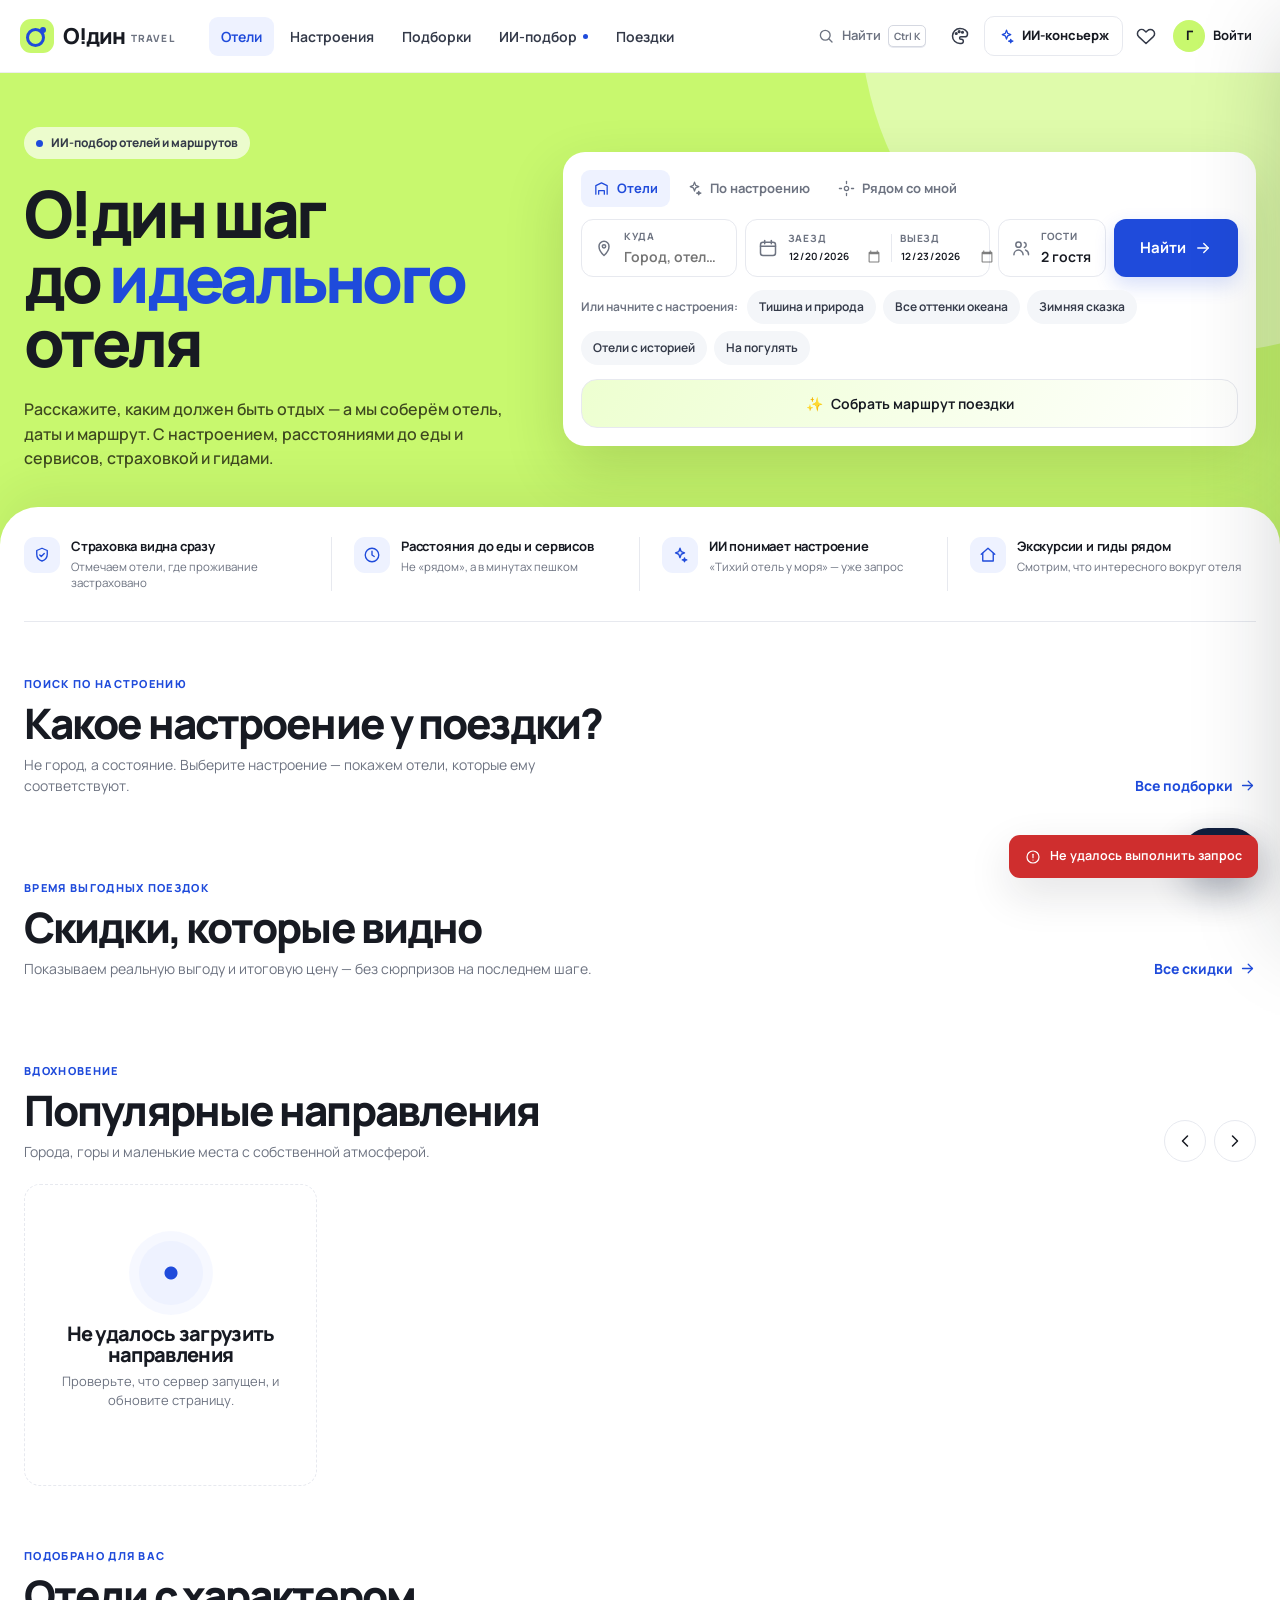
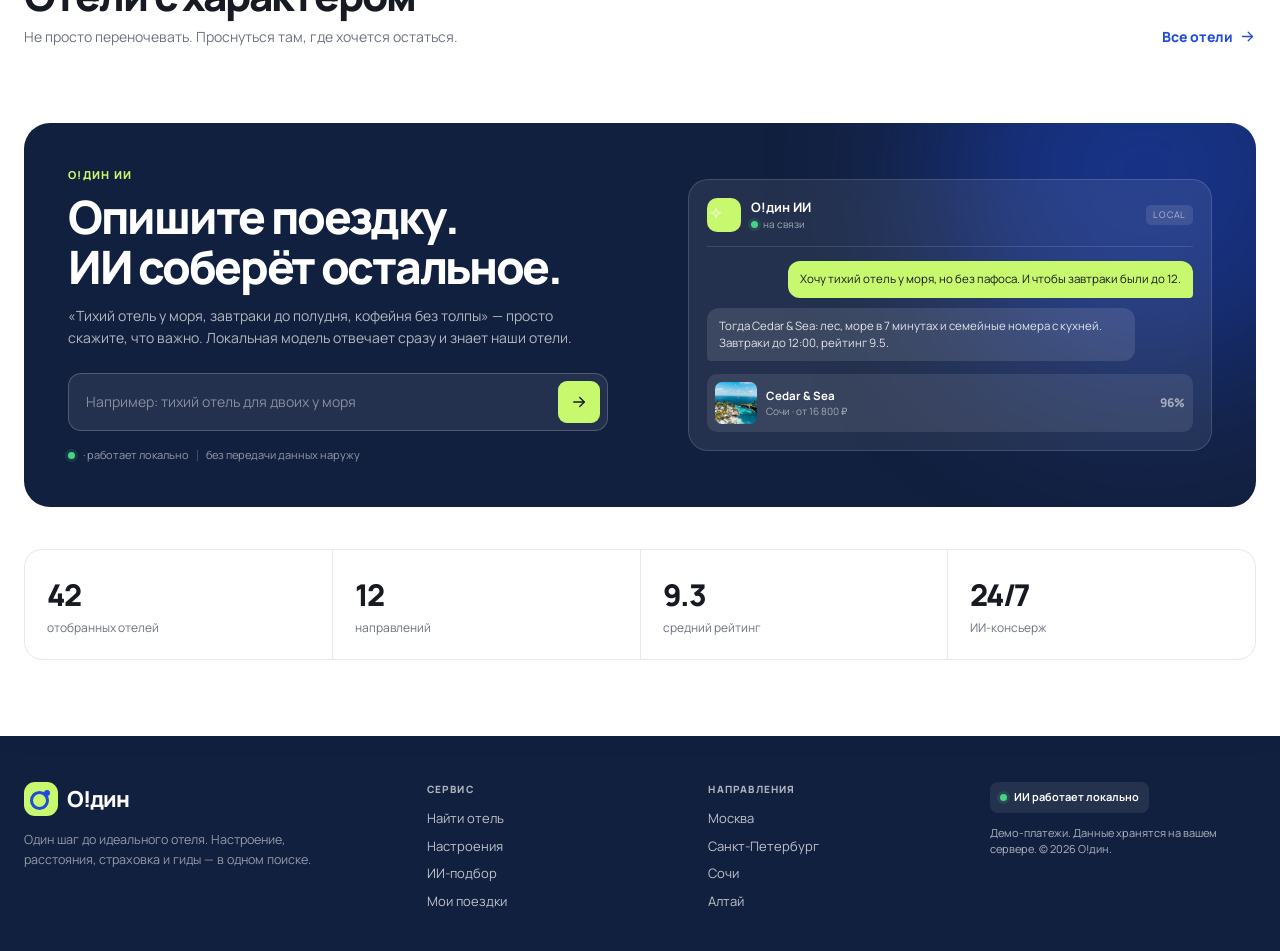
==== commit ee7c7dc0: "Polish small QA findings - search: scrollable filters sidebar, full-width sort select, sticky apply " ====
--- a/index.html
+++ b/index.html
@@ -8,7 +8,7 @@
   <title>О!дин — один шаг до идеального отеля</title>
   <link rel="icon" href="data:image/svg+xml,%3Csvg xmlns='http://www.w3.org/2000/svg' viewBox='0 0 64 64'%3E%3Crect width='64' height='64' rx='18' fill='%23C8F86E'/%3E%3Ccircle cx='32' cy='32' r='16' fill='none' stroke='%231F4BDB' stroke-width='4'/%3E%3Ccircle cx='43' cy='21' r='5' fill='%231F4BDB'/%3E%3C/svg%3E">
   <link rel="preload" as="image" href="/assets/images/hotel-01.jpg">
-  <link rel="stylesheet" href="/assets/app.css?v=20261029d">
+  <link rel="stylesheet" href="/assets/app.css?v=20261029e">
 </head>
 <body>
   <header class="site-header" id="siteHeader">
@@ -103,7 +103,7 @@
           <div class="hero-copy">
             <div class="eyebrow">
               <span class="eyebrow-dot"></span>
-              Ostrovok Hackathon 2026 · ИИ-подбор отелей
+              ИИ-подбор отелей и маршрутов
             </div>
             <h1>О!дин шаг<br>до <span>идеального</span> отеля</h1>
             <p class="hero-lead">Расскажите, каким должен быть отдых — а мы соберём отель, даты и маршрут. С настроением, расстояниями до еды и сервисов, страховкой и гидами.</p>
@@ -221,7 +221,7 @@
             <div class="section-head">
               <div>
                 <span class="section-kicker">Поиск по настроению</span>
-                <h2>Куда хочется сейчас?</h2>
+                <h2>Какое настроение у поездки?</h2>
                 <p>Не город, а состояние. Выберите настроение — покажем отели, которые ему соответствуют.</p>
               </div>
               <button type="button" class="text-button" data-nav="search">
@@ -260,7 +260,7 @@
             <div class="section-head">
               <div>
                 <span class="section-kicker">Вдохновение</span>
-                <h2>Куда хочется?</h2>
+                <h2>Популярные направления</h2>
                 <p>Города, горы и маленькие места с собственной атмосферой.</p>
               </div>
               <div class="section-controls">
@@ -866,16 +866,17 @@
   <datalist id="destinationOptions"></datalist>
 
   <script src="/assets/vendor/qrcode.js"></script>
-  <script src="/assets/app.js?v=20261029d"></script>
-  <link rel="stylesheet" href="/assets/motion.css?v=20261029c">
-  <link rel="stylesheet" href="/assets/trip.css?v=20261029c">
-  <link rel="stylesheet" href="/assets/match.css?v=20261029c">
-  <link rel="stylesheet" href="/assets/audit.css?v=20261029c">
-  <script src="/assets/motion.js?v=20261029c" defer></script>
-  <script src="/assets/trip.js?v=20261029c" defer></script>
-  <script src="/assets/match.js?v=20261029c" defer></script>
-  <script src="/assets/audit.js?v=20261029c" defer></script>
-  <link rel="stylesheet" href="/assets/a11y.css?v=20261029c">
-  <script src="/assets/a11y.js?v=20261029c" defer></script>
+  <script src="/assets/app.js?v=20261029e"></script>
+  <link rel="stylesheet" href="/assets/motion.css?v=20261029e">
+  <link rel="stylesheet" href="/assets/trip.css?v=20261029e">
+  <link rel="stylesheet" href="/assets/match.css?v=20261029e">
+  <link rel="stylesheet" href="/assets/audit.css?v=20261029e">
+  <script src="/assets/motion.js?v=20261029e" defer></script>
+  <script src="/assets/trip.js?v=20261029e" defer></script>
+  <script src="/assets/match.js?v=20261029e" defer></script>
+  <script src="/assets/audit.js?v=20261029e" defer></script>
+  <link rel="stylesheet" href="/assets/a11y.css?v=20261029e">
+  <script src="/assets/a11y.js?v=20261029e" defer></script>
+  <script src="/assets/deeplink.js?v=20261029e" defer></script>
 </body>
 </html>
--- a/assets/app.css
+++ b/assets/app.css
@@ -1671,3 +1671,102 @@
 @media (max-width: 980px) and (prefers-reduced-motion: reduce) {
   .filters.is-open { animation: none; }
 }
+
+/* 8. Assistant FAB vs. search controls.
+   Phones: on the search screen the FAB moves to the top-right, under the header, so it never sits on the
+   results toolbar ("Рядом со мной / Сортировка / Фильтры"). Open filters drawer hides the FAB entirely. */
+@media (max-width: 767px) {
+  body:has(#searchView:not(.hidden)) .assistant-fab {
+    top: calc(var(--header-h) + 8px); bottom: auto;
+    right: 14px; height: 44px; padding: 0 12px 0 10px;
+  }
+}
+body:has(.filters.is-open) .assistant-fab { opacity: 0; pointer-events: none; transition: opacity .16s ease; }
+
+/* 9. "Карта города" modal on phones: bottom sheet, no fixed widths, content never leaves the viewport. */
+@media (max-width: 767px) {
+  .nearby-map-modal { padding: 0; align-items: flex-end; }
+  .nearby-map-card, .nearby-map-card * { box-sizing: border-box; }
+  .nearby-map-card {
+    width: 100%; max-width: 100%; min-width: 0;
+    max-height: calc(100dvh - 24px); border-radius: 20px 20px 0 0;
+    padding: 16px 16px calc(16px + env(safe-area-inset-bottom, 0px));
+    overflow-x: hidden; overflow-y: auto; overscroll-behavior: contain;
+  }
+  .nearby-map-head { position: sticky; top: 0; z-index: 1; background: #fff; padding-bottom: 8px; }
+  .nearby-map-body { grid-template-columns: minmax(0, 1fr); gap: 12px; }
+  .nearby-map-left, .nearby-map-right { min-width: 0; max-width: 100%; }
+  .nearby-map-right { overflow-x: auto; -webkit-overflow-scrolling: touch; }
+  .nearby-map-table { font-size: 11px; }
+  .nearby-map-table th, .nearby-map-table td { padding: 6px 5px; white-space: nowrap; }
+  .nearby-map-totals { gap: 8px; }
+  .transport-card { max-width: 100%; }
+  .nearby-map-card a.walk-map-link { display: inline-block; max-width: 100%; overflow-wrap: anywhere; }
+}
+
+/* 10. QA polish (visual.md findings 9, 19, 20, 28, 29, 30). Appended only; earlier rules untouched. */
+
+/* 9. Desktop filters sidebar: the aside itself scrolls (thin scrollbar), so every filter, including "Доступность", is reachable. */
+@media (min-width: 981px) {
+  .filters {
+    max-height: calc(100vh - var(--header-h) - 36px);
+    overflow-y: auto; overscroll-behavior: contain;
+    scrollbar-width: thin; scrollbar-color: var(--line-strong) transparent;
+  }
+  .filters-body { flex: 0 0 auto; overflow: visible; }
+}
+
+/* 19. Phones: sort select gets its own full-width row so "Сначала подходящие" fits; "Рядом со мной" and "Фильтры" share the row below. */
+@media (max-width: 720px) {
+  .results-actions { flex-wrap: wrap; }
+  .results-actions .select-field { order: -1; flex: 1 1 100%; }
+}
+
+/* 20. Phone/tablet filter drawer: the list scrolls, the "Показать отели" button stays pinned to the bottom of the drawer. */
+@media (max-width: 980px) {
+  .filters { overflow: hidden; }
+  /* .view runs fadeUp with fill-mode "both", so #searchView stays the containing block of the fixed drawer and the drawer
+     became as tall as the page. Drop the view animation only while the drawer is open (the intro has long finished). */
+  body:has(.filters.is-open) #searchView { animation: none !important; transform: none !important; }
+  .filters-body { flex: 1 1 auto; min-height: 0; overflow-y: auto; overscroll-behavior: contain; }
+  .filters-apply {
+    position: sticky; bottom: 0; z-index: 2; flex: 0 0 auto;
+    width: 100%; margin: 0; border-radius: 0 0 15px 15px;
+    padding-bottom: calc(12px + env(safe-area-inset-bottom, 0px));
+    box-shadow: 0 -10px 18px -10px rgba(12, 18, 32, .22);
+  }
+}
+
+/* 28. Trip cards: labels at 12px or more; price gets a gap from the buttons and a "Итого" label (no such label in markup). */
+.trip-meta span, .trip-head span, .trip-code, .trip-status { font-size: 12px; }
+.trip-total { margin-right: 16px; }
+@media (max-width: 720px) { .trip-actions { row-gap: 12px; } }
+.trip-total::before {
+  content: "Итого "; font-size: 12px; font-weight: 600; letter-spacing: 0; color: var(--muted);
+}
+
+/* 29. Phones: toasts sit centred under the header, clear of the assistant FAB and the first card row. */
+@media (max-width: 767px) {
+  .toast-region {
+    top: calc(var(--header-h) + 8px + env(safe-area-inset-top, 0px));
+    bottom: auto; left: 50%; right: auto;
+    width: calc(100% - 32px); transform: translateX(-50%);
+    align-items: stretch;
+  }
+  .toast { max-width: none; width: 100%; }
+  /* On the search screen the FAB sits under the header too (rule 8), so it steps aside while a toast is shown. */
+  body:has(#toastRegion .toast) .assistant-fab { opacity: 0; pointer-events: none; transition: opacity .16s ease; }
+}
+
+/* 30. Phones: hotel page reads gallery, title, "Об отеле", passport, then booking. Sections are reordered with order;
+   .hotel-main is dissolved (display: contents) so its sections become flex items of .hotel-layout. */
+@media (max-width: 767px) {
+  .hotel-layout { display: flex; flex-direction: column; gap: 0; }
+  .hotel-main { display: contents; }
+  .hotel-main > .detail-head { order: 0; }
+  .hotel-main:has(> .match-passport) > section:nth-of-type(2) { order: 1; }
+  .hotel-main:not(:has(> .match-passport)) > section:nth-of-type(1) { order: 1; }
+  .hotel-main > .match-passport { order: 2; }
+  .hotel-side { order: 3; position: static; margin-top: 4px; }
+  .hotel-main > section { order: 4; }
+}
--- a/assets/trip.css
+++ b/assets/trip.css
@@ -7,7 +7,7 @@
 .tx-match { display: flex; align-items: center; gap: 12px; flex: 1 1 260px; }
 .tx-match > div { display: flex; flex-direction: column; line-height: 1.35; }
 .tx-match > div span { color: var(--muted); font-size: 13px; }
-.tx-score { flex: 0 0 auto; white-space: nowrap; line-height: 1; width: 56px; height: 56px; border-radius: 50%; display: grid; place-items: center; background: var(--lime); color: var(--ink); font-weight: 800; font-size: 20px; }
+.tx-score { flex: 0 0 auto; white-space: nowrap; line-height: 1; width: 56px; height: 56px; border-radius: 50%; display: inline-flex; align-items: center; justify-content: center; background: var(--lime); color: var(--ink); font-weight: 800; font-size: 20px; }
 .tx-score small { font-size: 11px; margin-left: 1px; }
 .tx-actions { display: flex; flex-wrap: wrap; gap: 8px; }
 .tx-btn { display: inline-flex; align-items: center; justify-content: center; gap: 6px; min-height: 40px; padding: 0 16px; border-radius: 999px; border: 1px solid var(--line-strong); background: var(--paper); color: var(--ink); font-weight: 700; font-size: 14px; transition: background .15s, transform .15s; }
@@ -68,10 +68,10 @@
 .tx-t-rest .tx-dot { border-color: #d6c6f0; color: #6b45b8; background: #f5f0fd; }
 .tx-card { display: flex; flex-direction: column; gap: 2px; padding: 10px 14px; border: 1px solid var(--line); border-radius: 14px; background: var(--canvas-warm); }
 .tx-card strong { font-size: 15px; line-height: 1.35; overflow-wrap: anywhere; }
-.tx-card-top { display: flex; flex-wrap: wrap; align-items: center; gap: 2px 10px; font-size: 12px; }
+.tx-card-top { display: grid; grid-template-columns: auto minmax(0, 1fr) auto; align-items: center; gap: 2px 10px; font-size: 12px; }
 .tx-time { font-weight: 800; font-size: 13px; }
 .tx-type { color: var(--muted); font-weight: 600; }
-.tx-price { margin-left: auto; font-weight: 800; font-size: 13px; }
+.tx-price { grid-column: 3; justify-self: end; white-space: nowrap; text-align: right; font-weight: 800; font-size: 13px; }
 .tx-price.is-free { color: var(--success); font-weight: 700; }
 .tx-place { font-size: 13px; color: var(--ink-soft); }
 .tx-note { font-size: 13px; color: var(--muted); }
@@ -114,9 +114,18 @@
   .tx-hotel-go { display: none; }
   .tx-hotel-copy { padding: 12px; }
   .tx-hotel-desc { display: none; }
-  .tx-actions { width: 100%; }
-  .tx-actions > .tx-btn, .tx-actions > span { flex: 1 1 auto; }
-  .tx-actions > span .tx-btn { width: 100%; }
+  .tx-root { gap: 12px; }
+  .tx-head { gap: 8px; }
+  .tx-match { flex-basis: 100%; gap: 10px; }
+  .tx-score { width: 40px; height: 40px; font-size: 15px; }
+  .tx-score small { font-size: 9px; }
+  .tx-match > div { flex: 1 1 auto; line-height: 1.25; }
+  .tx-match > div strong { white-space: nowrap; overflow: hidden; text-overflow: ellipsis; font-size: 14px; }
+  .tx-match > div span { display: none; }
+  .tx-actions { width: 100%; flex-wrap: nowrap; gap: 6px; }
+  .tx-actions > .tx-btn, .tx-actions > span { flex: 1 1 0; }
+  .tx-actions .tx-btn { width: 100%; min-height: 36px; padding: 0 8px; font-size: 13px; gap: 4px; white-space: nowrap; }
+  .tx-actions .tx-btn svg { width: 15px; height: 15px; flex: 0 0 auto; fill: none; stroke: currentColor; stroke-width: 2; stroke-linecap: round; stroke-linejoin: round; }
   .tx-panel, .tx-budget { padding: 14px; }
   .tx-split { grid-template-columns: 1fr; }
   .tx-total { font-size: 26px; }
--- a/assets/match.css
+++ b/assets/match.css
@@ -54,6 +54,7 @@
 
 /* --- за / против --- */
 .match-lists { display: grid; grid-template-columns: repeat(2, minmax(0, 1fr)); gap: 16px; }
+.match-lists.is-single { grid-template-columns: minmax(0, 1fr); }
 .match-list h3 { margin: 0; font-size: 12px; text-transform: uppercase; letter-spacing: .05em; color: var(--muted); }
 .match-list ul { margin: 6px 0 0; padding: 0; list-style: none; display: grid; gap: 5px; font-size: 12.5px; line-height: 1.5; color: var(--ink-soft); }
 .match-list li { position: relative; padding-left: 18px; overflow-wrap: anywhere; }
